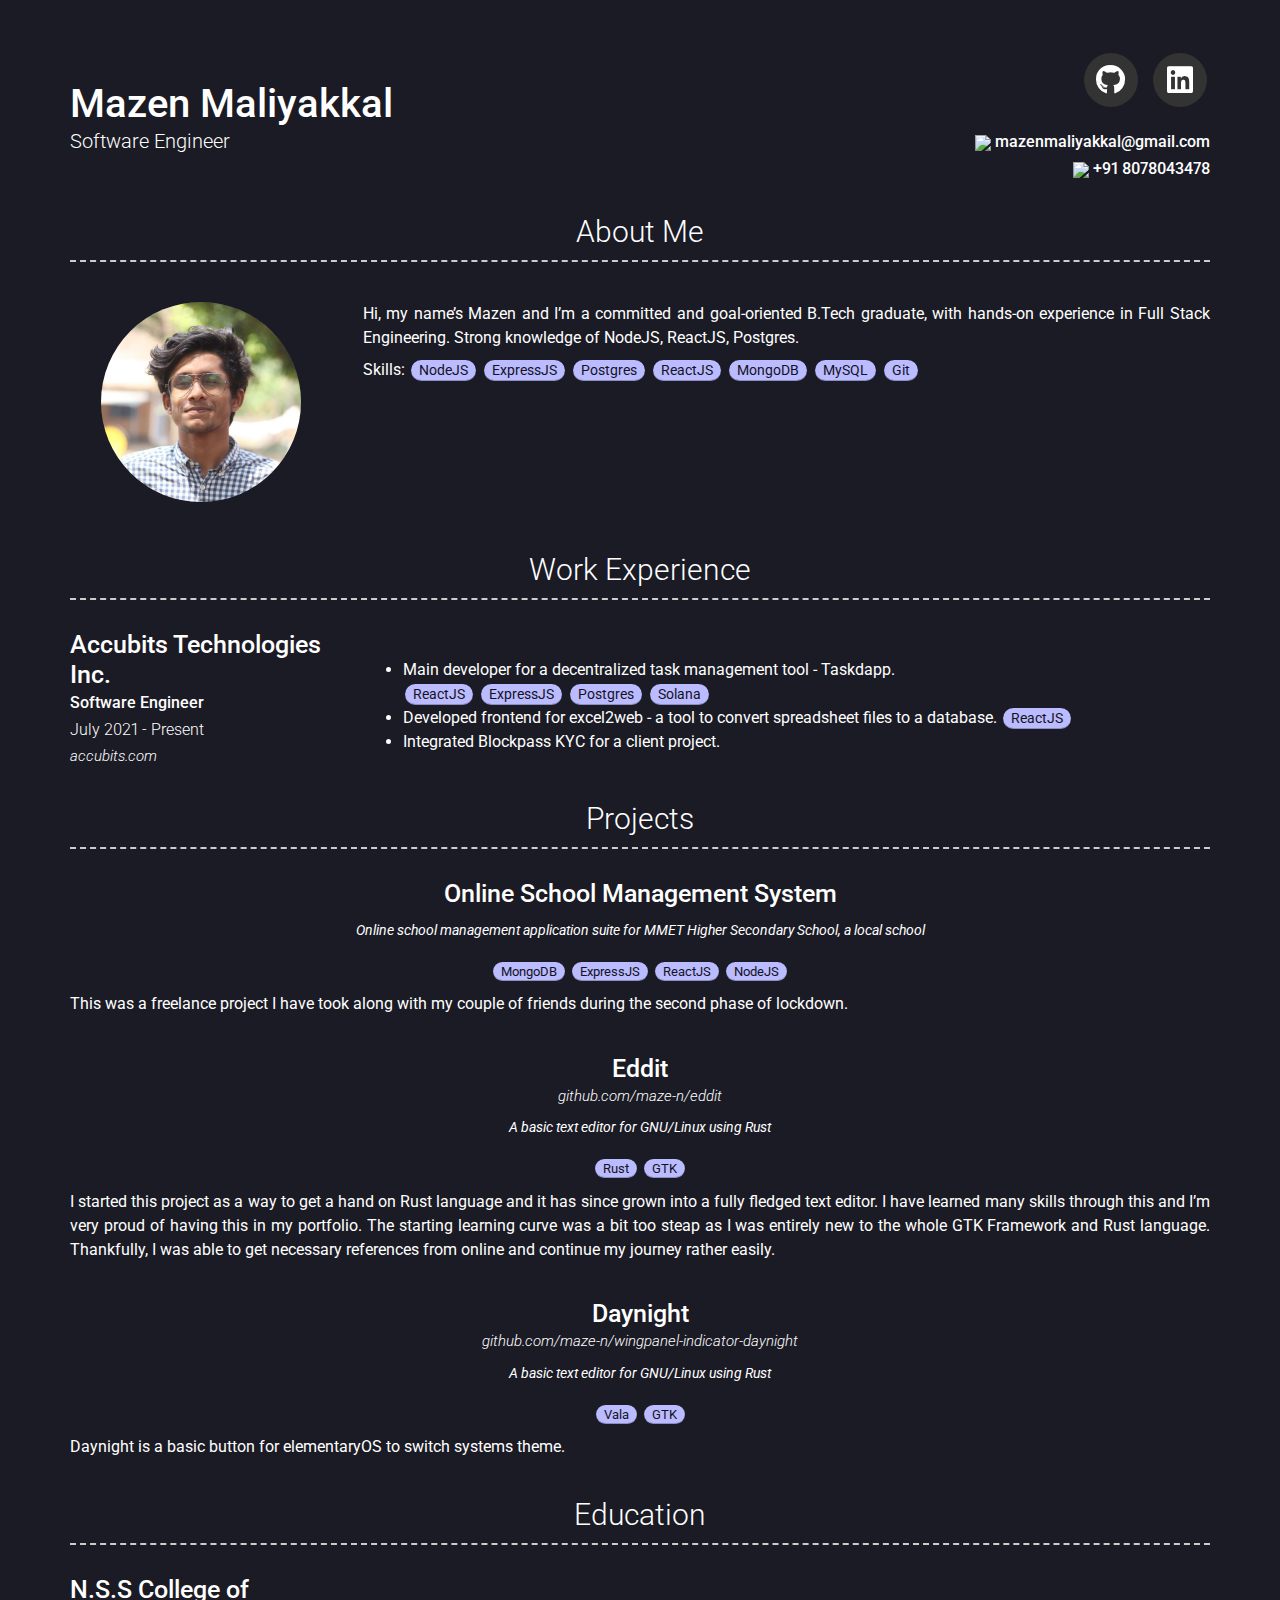
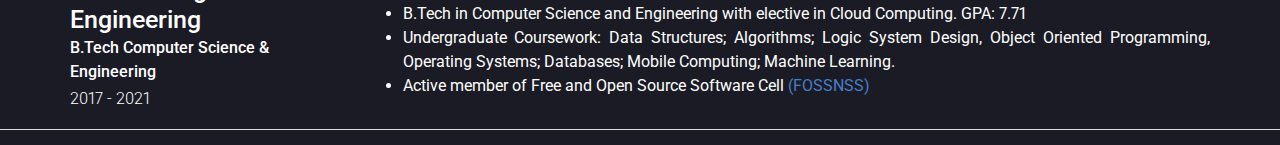
==== index.html @ d196fcff "CSS Fix" ====
<!DOCTYPE html>
<html lang="en">
  <head>
    <title>Mazen Maliyakkal | Software Engineer</title>
    <link rel="stylesheet" href="assets/main.css" />
  </head>
  <body>
    <div class="container header-contianer">
      <div class="row">
        <div class="col-xs-12 col-sm-6 col-md-6 col-lg-8 header-left">
          <h1>Mazen Maliyakkal</h1>
          <h2>Software Engineer</h2>
        </div>
        <div class="col-xs-12 col-sm-6 col-md-6 col-lg-4 header-right">
          <ul class="icons no-print">
            <li>
              <a
                target="_blank"
                href="https://github.com/maze-n"
                class="button button--sacnite button--round-l"
              >
                <i class="fab fa-github" title="Github link"></i>
              </a>
            </li>
            <li>
              <a
                target="_blank"
                href="https://www.linkedin.com/in/mazen-maliyakkal-7802061a0/"
                class="button button--sacnite button--round-l"
              >
                <i class="fab fa-linkedin" title="Linkedin link"></i>
              </a>
            </li>
          </ul>
          <p>
            <img src="https://img.icons8.com/ios-glyphs/30/ffffff/new-post.png" style="width: 15px;"/>
            <a href="mailto:mazenmaliyakkal@gmail.com" target="_blank"
              >mazenmaliyakkal@gmail.com</a
            >
          </p>
          <p>
            <img src="https://img.icons8.com/material-outlined/30/ffffff/phone.png" style="width: 15px;"/><a href="tel:+918078043478">
              +91 8078043478
            </a>
          </p>
        </div>
      </div>
    </div>
    <main class="page-content" aria-label="Content">
      <div class="wrapper">
        <div class="container intro-container">
          <h3>About Me</h3>
          <div class="row clearfix">
            <div class="col-xs-12 col-sm-4 col-md-3 no-print">
              <img class="profile-img" src="./assets/me.jpg" />
            </div>
            <div class="col-xs-12 col-sm-8 col-md-9 col-print-12">
              <p>
                Hi, my name’s Mazen and I’m a committed and goal-oriented
                B.Tech graduate, with hands-on experience in Full Stack
                Engineering. Strong knowledge of NodeJS, ReactJS, Postgres.
              </p>

              <p>
                Skills: 
                <mark>NodeJS</mark>
                <mark>ExpressJS</mark>
                <mark>Postgres</mark>
                <mark>ReactJS</mark>
                <mark>MongoDB</mark>
                <mark>MySQL</mark>
                <mark>Git</mark>
              </p>
            </div>
          </div>
        </div>

        <div class="container list-container">
          <h3>Work Experience</h3>
          <div class="row clearfix layout layout-left">
            <div class="col-xs-12 col-sm-4 col-md-3 col-print-12 details">
              <h4>Accubits Technologies Inc.</h4>
              <p><b>Software Engineer</b></p>
              <p>July 2021 - Present</p>
              <a href="https://accubits.com/" target="_blank" class="link"
                >accubits.com</a
              >
              <p class="no-print aditional-links"></p>
            </div>
            <div class="col-xs-12 col-sm-8 col-md-9 col-print-12 content">
              <p class="quote">
               
              </p>
              <p>
                <ul>
                  <li>Main developer for a decentralized task management tool - Taskdapp.<br>
                    <mark>ReactJS</mark>
                    <mark>ExpressJS</mark> 
                    <mark>Postgres</mark> 
                    <mark>Solana</mark>
                  </li>
                  <li>
                    Developed frontend for excel2web - a tool to convert
                    spreadsheet files to a database. <mark>ReactJS</mark>
                  </li>
                  <li>
                    Integrated Blockpass KYC for a client project.
                  </li>
                </ul>
              </p>
            </div>
          </div>
        </div>

        <div class="container list-container">
          <h3>Projects</h3>

          <div class="row clearfix layout layout-top-middle">
            <div class="col-xs-12 col-sm-4 col-md-3 col-print-12 details">
              <h4>Online School Management
                System</h4>
            </div>
            <div class="col-xs-12 col-sm-8 col-md-9 col-print-12 content">
              <p class="quote">
                Online school management application suite for MMET Higher Secondary School, a local school
              </p>
              <p class="mark">
                <mark>MongoDB</mark>
                <mark>ExpressJS</mark>
                <mark>ReactJS</mark>
                <mark>NodeJS</mark>
              </p>
              <p>
                This was a freelance project I have took along with my couple of friends during the second phase of lockdown. 
              </p>
            </div>
          </div>

          <div class="row clearfix layout layout-top-middle">
            <div class="col-xs-12 col-sm-4 col-md-3 col-print-12 details">
              <h4>Eddit</h4>
              <a href="https://github.com/maze-n/eddit" target="_blank" class="link">
                github.com/maze-n/eddit
              </a>
            </div>
            <div class="col-xs-12 col-sm-8 col-md-9 col-print-12 content">
              <p class="quote">
                A basic text editor for GNU/Linux using Rust
              </p>
              <p class="mark">
                <mark>Rust</mark>
                <mark>GTK</mark>
              </p>
              <p>
                  I started this project as a way to get a hand on Rust language and it has since grown into a fully fledged text editor.
                  I have learned many skills through this and I’m very proud of having this in my portfolio. The starting learning 
                  curve was a bit too steap as I was entirely new to the whole GTK Framework and Rust language. Thankfully, I was able to
                  get necessary references from online and continue my journey
                  rather easily.
              </p>
            </div>
          </div>

          <div class="row clearfix layout layout-top-middle">
            <div class="col-xs-12 col-sm-4 col-md-3 col-print-12 details">
              <h4>Daynight</h4>
              <a href="https://github.com/maze-n/wingpanel-indicator-daynight" target="_blank" class="link">
                github.com/maze-n/wingpanel-indicator-daynight
              </a>
            </div>
            <div class="col-xs-12 col-sm-8 col-md-9 col-print-12 content">
              <p class="quote">
                A basic text editor for GNU/Linux using Rust
              </p>
              <p class="mark">
                <mark>Vala</mark>
                <mark>GTK</mark>
              </p>
              <p>
                  Daynight is a basic button for elementaryOS to switch systems theme.
              </p>
            </div>
          </div>
        </div>

        <div class="container list-container">
          <h3>Education</h3>
          <div class="row clearfix layout layout-left">
            <div class="col-xs-12 col-sm-4 col-md-3 col-print-12 details">
              <h4>N.S.S College of Engineering</h4>
              <p><b>B.Tech Computer Science & Engineering</b></p>
              <p>2017 - 2021</p>
              <p class="no-print aditional-links"></p>
            </div>
            <div class="col-xs-12 col-sm-8 col-md-9 col-print-12 content">
              <p class="quote">
              </p>
              <p>
                <ul>
                  <li>
                    B.Tech in Computer Science and Engineering with elective in 
                    Cloud Computing. GPA: 7.71
                  </li>
                  <li>
                    Undergraduate Coursework: Data Structures; Algorithms; Logic
                    System Design, Object Oriented Programming, Operating
                    Systems; Databases; Mobile Computing; Machine Learning.
                  </li>
                  <li>
                    Active member of Free and Open Source Software Cell <a href="https://fossnss.org/">(FOSSNSS)</a>
                  </li>
                </ul>
              </p>
            </div>
          </div>
        </div>
      </div>
    </main>
    <hr/>
  </body>
</html>
---- assets/main.css ----
@import url(https://fonts.googleapis.com/css?family=Roboto:100,300,400,700,500,500italic,400italic,300italic,100italic,700italic);
@import url(https://maxcdn.bootstrapcdn.com/bootstrap/3.3.5/css/bootstrap.min.css);
@import url(https://use.fontawesome.com/releases/v5.11.2/css/all.css);
@import url(https://use.fontawesome.com/releases/v5.11.2/css/v4-shims.css);
button,
input[type="button"],
input[type="reset"],
input[type="submit"] {
  appearance: none;
  background-color: #477dca;
  border: 0;
  border-radius: 3px;
  color: #fff;
  cursor: pointer;
  display: inline-block;
  font-family: "Helvetica Neue", "Helvetica", "Roboto", "Arial", sans-serif;
  font-size: 1rem;
  -webkit-font-smoothing: antialiased;
  font-weight: 600;
  line-height: 1;
  padding: 0.75rem 1.5rem;
  text-decoration: none;
  transition: background-color 150ms ease;
  user-select: none;
  vertical-align: middle;
  white-space: nowrap;
}
button:hover,
button:focus,
input[type="button"]:hover,
input[type="button"]:focus,
input[type="reset"]:hover,
input[type="reset"]:focus,
input[type="submit"]:hover,
input[type="submit"]:focus {
  background-color: #3964a2;
  color: #fff;
}
button:disabled,
input[type="button"]:disabled,
input[type="reset"]:disabled,
input[type="submit"]:disabled {
  cursor: not-allowed;
  opacity: 0.5;
}
button:disabled:hover,
input[type="button"]:disabled:hover,
input[type="reset"]:disabled:hover,
input[type="submit"]:disabled:hover {
  background-color: #477dca;
}
fieldset {
  background-color: #f7f7f7;
  border: 1px solid #ddd;
  margin: 0 0 0.75rem;
  padding: 1.5rem;
}
input,
label,
select {
  display: block;
  font-family: "Helvetica Neue", "Helvetica", "Roboto", "Arial", sans-serif;
  font-size: 1rem;
}
label {
  font-weight: 600;
  margin-bottom: 0.375rem;
}
label.required::after {
  content: "*";
}
label abbr {
  display: none;
}
select {
  margin-bottom: 1.5rem;
  max-width: 100%;
  width: auto;
}
dl {
  margin-bottom: 0.75rem;
}
dl dt {
  font-weight: bold;
  margin-top: 0.75rem;
}
dl dd {
  margin: 0;
}
table {
  border-collapse: collapse;
  font-feature-settings: "kern", "liga", "tnum";
  margin: 0.75rem 0;
  table-layout: fixed;
  width: 100%;
}
th {
  border-bottom: 1px solid #a6a6a6;
  font-weight: 600;
  padding: 0.75rem 0;
  text-align: left;
}
td {
  border-bottom: 1px solid #ddd;
  padding: 0.75rem 0;
}
tr,
td,
th {
  vertical-align: middle;
}
hr {
  border-bottom: 1px solid #ddd;
  border-left: 0;
  border-right: 0;
  border-top: 0;
  margin: 1.5rem 0;
}
img,
picture {
  margin: 0;
  max-width: 100%;
}
html {
  box-sizing: border-box;
}
*,
*::after,
*::before {
  box-sizing: inherit;
}
.btn {
  border: none;
  font-family: inherit;
  font-size: inherit;
  color: inherit;
  background: none;
  cursor: pointer;
  padding: 18px 60px;
  display: inline-block;
  margin: 15px 30px;
  text-transform: uppercase;
  letter-spacing: 1px;
  font-weight: 700;
  outline: none;
  position: relative;
  -webkit-transition: all 0.3s;
  -moz-transition: all 0.3s;
  transition: all 0.3s;
  border-radius: 0;
  background: #dedede;
  color: #4c4c4c;
}
.btn:focus {
  background: #dedede;
  color: #4c4c4c;
}
.btn:hover {
  background: #cccccc;
  color: #4c4c4c;
}
.btn:active {
  top: 2px;
}
.btn.disabled {
  background: #eaeaea;
  color: #9e9e9e;
  cursor: default;
  top: 0px;
}
body {
  background: #ffffff;
  font-family: Roboto, sans-serif;
  -webkit-font-smoothing: antialiased;
}
.center-text {
  text-align: center;
}
.container {
  margin-top: 30px;
}
@media print {
  .container {
    margin-top: 20px;
  }
}
.header-contianer {
  margin-top: 50px;
}
.header-right {
  text-align: right;
}
.header-left {
  margin-top: 30px;
}
@media print {
  .header-left {
    margin-top: 0px;
  }
}
.header-right p {
  font-size: 1.6rem;
  text-align: right;
}
@media print {
  a[href]:after {
    content: none !important;
  }
  img[src]:after {
    content: none !important;
  }
  .col-sm-1,
  .col-sm-2,
  .col-sm-3,
  .col-sm-4,
  .col-sm-5,
  .col-sm-6,
  .col-sm-7,
  .col-sm-8,
  .col-sm-9,
  .col-sm-10,
  .col-sm-11,
  .col-sm-12 {
    float: left;
  }
  .col-sm-12 {
    width: 100%;
  }
  .col-sm-11 {
    width: 91.66666667%;
  }
  .col-sm-10 {
    width: 83.33333333%;
  }
  .col-sm-9 {
    width: 75%;
  }
  .col-sm-8 {
    width: 66.66666667%;
  }
  .col-sm-7 {
    width: 58.33333333%;
  }
  .col-sm-6 {
    width: 50%;
  }
  .col-sm-5 {
    width: 41.66666667%;
  }
  .col-sm-4 {
    width: 33.33333333%;
  }
  .col-sm-3 {
    width: 25%;
  }
  .col-sm-2 {
    width: 16.66666667%;
  }
  .col-sm-1 {
    width: 8.33333333%;
  }
  .col-print-12 {
    width: 100%;
  }
  .no-print,
  .no-print * {
    display: none !important;
  }
}
.button--sacnite::before {
  content: "";
  position: absolute;
  top: 0;
  left: 0;
  width: 100%;
  height: 100%;
  border-radius: inherit;
  z-index: -1;
  box-shadow: inset 0 0 0 35px #333;
  -webkit-transform: scale3d(0.9, 0.9, 1);
  transform: scale3d(0.9, 0.9, 1);
  -webkit-transition: box-shadow 0.3s, -webkit-transform 0.3;
  transition: box-shadow 0.3s, transform 0.3s;
}
.button {
  min-width: 150px;
  border: none;
  background: none;
  color: inherit;
  vertical-align: middle;
  position: relative;
  z-index: 1;
  -webkit-backface-visibility: hidden;
  -moz-osx-font-smoothing: grayscale;
  border-radius: 0;
  float: none;
  margin: 0 auto;
  margin-top: 0px;
  padding: 5px 20px;
  display: inline-block;
  font-weight: 400;
  max-width: 400px;
}
.button--round-l {
  border-radius: 40px;
}
.button.button--sacnite {
  width: 60px;
  height: 60px;
  min-width: 0;
  padding: 0;
  color: #fff;
  -webkit-transition: color 0.3s;
  transition: color 0.3s;
}
.button--sacnite:hover {
  color: #333;
}
.button--sacnite:hover::before {
  box-shadow: inset 0 0 0 2px #333;
  -webkit-transform: scale3d(1, 1, 1);
  transform: scale3d(1, 1, 1);
}
.dark .button--sacnite::before {
  box-shadow: inset 0 0 0 35px #e6e6e6;
}
.dark .button.button--sacnite {
  color: #222;
}
.dark .button--sacnite:hover {
  color: #e6e6e6;
}
.dark .button--sacnite:hover::before {
  box-shadow: inset 0 0 0 2px #e6e6e6;
}
body {
  color: #333;
  font-family: Roboto, sans-serif;
  font-feature-settings: "kern", "liga", "pnum";
  font-size: 1rem;
  line-height: 1.5;
}
@media print {
  body {
    font-size: 0.9rem;
  }
}
h1,
h2,
h3,
h4,
h5,
h6 {
  font-family: Roboto, sans-serif;
  font-size: 1rem;
  line-height: 1.2;
  margin: 0 0 0.75rem;
}
p {
  margin: 0 0 0.75rem;
}
a {
  color: #477dca;
  transition: color 150ms ease;
}
a:active,
a:focus,
a:hover {
  color: #355e98;
}
h1 {
  font-size: 4rem;
  margin-bottom: 0.1rem;
  font-weight: 500;
}
h2 {
  font-weight: 300;
  font-size: 2rem;
}
h3 {
  font-weight: 300;
  font-size: 3rem;
  text-align: center;
  border-bottom: dashed 2px #cccccc;
  padding-bottom: 10px;
  margin-bottom: 40px;
}
@media print {
  h3 {
    margin-bottom: 20px;
  }
}
h4 {
  font-weight: 300;
  font-size: 2.5rem;
  margin-bottom: 3px;
}
p,
ul {
  font-size: 1.6rem;
  text-align: justify;
}
a i {
  font-size: 1.6rem;
}
mark {
  margin-left: 2px;
  margin-right: 2px;
  padding: 2px 8px;
  font-size: 90%;
  color: rgb(19, 18, 29);
  background-color: #bbbbff;
  border-radius: 20px;
  -webkit-box-shadow: inset 0 -1px 0 rgba(0, 0, 0, 0.25);
  box-shadow: inset 0 -1px 0 rgba(0, 0, 0, 0.25);
}
.dark {
  background-color: #222;
  color: #e6e6e6;
}
.dark mark {
  color: #222;
  background-color: #e6e6e6;
}
.dark a {
  color: #477dca;
}
ul.icons a:hover {
  background: rgb(255, 255, 255);
}
ul.icons li {
  display: inline-block;
  padding-left: 0.75rem;
}
ul.icons a {
  -moz-transition: background-color 0.25s ease-in-out;
  -webkit-transition: background-color 0.25s ease-in-out;
  -ms-transition: background-color 0.25s ease-in-out;
  transition: background-color 0.25s ease-in-out;
  display: inline-block;
  width: 2.75rem;
  height: 2.75rem;
  line-height: 2.8rem;
  text-align: center;
  border: 0;
  box-shadow: none;
  padding: 0;
  border-radius: 100%;
  color: #aaa;
}
.icons i {
  font-size: 30px;
  line-height: 60px;
}
.icons {
  padding: 0;
  font-size: 1rem;
  margin-bottom: 20px;
  text-align: right;
}
@media screen and (max-width: 768px) {
  .icons {
    text-align: center;
  }
}
.dark .icons i {
  background: none;
  color: #222;
}
.dark .icons a:hover i {
  color: #e6e6e6;
}
.header-right p {
  margin-bottom: 3px;
}
.header-right a {
  color: inherit;
  font-weight: 500;
}
@media screen and (max-width: 768px) {
  .header-contianer div {
    text-align: center;
  }
  .header-right p {
    text-align: center;
  }
  .header-left {
    margin-top: 0px;
  }
}
.profile-img {
  width: 200px;
  height: 200px;
  margin: 0 auto;
  margin-bottom: 20px;
  display: block;
  border-radius: 100px;
  background-size: cover;
  background-position: center;
  background-repeat: repeat, no-repeat;
  -moz-box-shadow: inset 0 0 20px #636161;
  -webkit-box-shadow: inset 0 0 20px #636161;
  box-shadow: inset 0 0 20px #636161;
}
.into-text-1 {
  margin-top: 30px;
}
@media only screen and (max-width: 992px) {
  .into-text-1 {
    margin-top: 20px;
  }
}
.list-container h3 {
  margin-bottom: 0;
}
.layout {
  margin-top: 3rem;
  display: flex;
  flex-direction: row;
}
.layout .details {
  text-align: left;
}
.layout .details p {
  margin-bottom: 3px;
  font-size: 1.6rem;
  text-align: inherit;
  font-weight: 300;
}
.layout .details p b {
  font-weight: 500;
}
@media screen and (max-width: 768px) {
  .layout .details {
    text-align: center !important;
  }
  .layout .details p {
    text-align: center !important;
  }
}
.layout .details a {
  color: inherit;
  font-style: italic;
  font-weight: 300;
}
.layout .details .fa {
  font-size: 2rem;
}
.layout .details .link {
  font-size: 1.5rem;
}
.layout .details h4 {
  margin-bottom: 0.1rem;
  font-weight: 500;
}
@media print {
  .layout .details h4 {
    margin-bottom: 0.2rem;
  }
}
.layout .details h4 a {
  font-weight: 500;
}
.layout-right {
  flex-direction: row-reverse;
}
.layout-right .details,
.layout-top-right .details {
  text-align: right;
}
@media screen and (max-width: 768px) {
  .layout-left,
  .layout-right {
    flex-direction: column;
  }
}
.layout-top-middle,
.layout-top,
.layout-top-right {
  flex-direction: column;
}
.layout-top-middle .details,
.layout-top-middle .content,
.layout-top .details,
.layout-top .content,
.layout-top-right .details,
.layout-top-right .content {
  width: 100%;
}
.layout-top-middle .details {
  text-align: center;
}
.footer-container {
  margin-top: 100px;
}
.footer-container p {
  text-align: center;
  font-style: italic;
  font-weight: 300;
}
.footer-container a {
  color: inherit;
  font-style: italic;
  font-weight: 300;
}
.page-content {
  padding: 0;
}
.contact a {
  line-height: 50px;
  margin-left: 30px;
  color: #bbbbbb;
  -webkit-transition: color 0.4s ease;
  -moz-transition: color 0.4s ease;
  transition: color 0.4s ease;
}
.contact a:hover {
  color: #4c4c4c;
}
p.quote {
  font-size: 1.4rem;
  font-style: italic;
  padding: 1rem 2.5rem;
  text-align: center;
}
@media print {
  p.quote {
    text-align: left;
    padding: 0rem 1rem;
    margin-top: 1rem;
  }
}
body {
  background: #1b1b25;
  color: white;
}

p.mark {
  font-size: 1.4rem;
  text-align: center;
  background-color: #1b1b25;
}
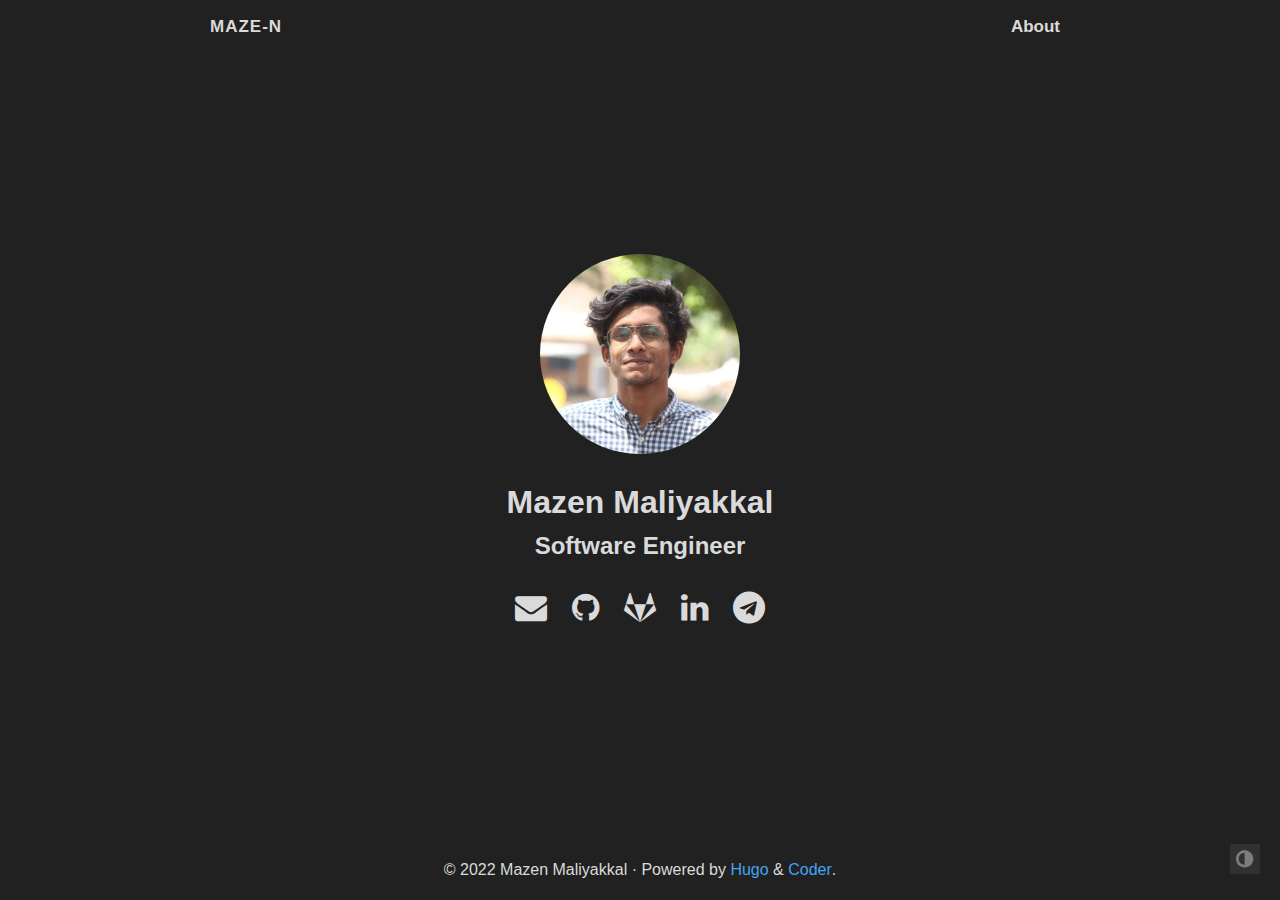
==== commit 0d18f13e: "Add changes" ====
--- a/index.html
+++ b/index.html
@@ -1,221 +1,208 @@
 <!DOCTYPE html>
 <html lang="en">
+
   <head>
-    <title>Mazen Maliyakkal | Software Engineer</title>
-    <link rel="stylesheet" href="assets/main.css" />
+    <meta charset="utf-8">
+    <meta name="viewport" content="width=device-width, initial-scale=1.0">
+    <meta http-equiv="Content-Language" content="en">
+    <meta name="color-scheme" content="light dark">
+
+    
+      <meta http-equiv="Content-Security-Policy" content="upgrade-insecure-requests; block-all-mixed-content; default-src 'self'; child-src 'self'; font-src 'self' https://fonts.gstatic.com https://cdn.jsdelivr.net/; form-action 'self'; frame-src 'self'; img-src 'self'; object-src 'none'; style-src 'self' 'unsafe-inline' https://fonts.googleapis.com/ https://cdn.jsdelivr.net/; script-src 'self' 'unsafe-inline' https://www.google-analytics.com; prefetch-src 'self'; connect-src 'self' https://www.google-analytics.com;">
+
+    
+
+    <meta name="author" content="Mazen Maliyakkal">
+    <meta name="description" content="Mazen Maliyakkal&#39;s personal website">
+    <meta name="keywords" content="blog,developer,personal">
+
+    <meta name="twitter:card" content="summary"/>
+<meta name="twitter:title" content="maze-n"/>
+<meta name="twitter:description" content="Mazen Maliyakkal&#39;s personal website"/>
+
+    <meta property="og:title" content="maze-n" />
+<meta property="og:description" content="Mazen Maliyakkal&#39;s personal website" />
+<meta property="og:type" content="website" />
+<meta property="og:url" content="https://maze-n.github.io/" />
+
+
+
+    <title>maze-n</title>
+
+    
+      <link rel="canonical" href="https://maze-n.github.io/">
+    
+
+    <link rel="preload" href="/fonts/forkawesome-webfont.woff2?v=1.2.0" as="font" type="font/woff2" crossorigin>
+
+    
+      
+      
+      <link rel="stylesheet" href="/css/coder.min.d9fddbffe6f27e69985dc5fe0471cdb0e57fbf4775714bc3d847accb08f4a1f6.css" integrity="sha256-2f3b/&#43;byfmmYXcX&#43;BHHNsOV/v0d1cUvD2Eesywj0ofY=" crossorigin="anonymous" media="screen" />
+    
+
+    
+
+    
+      
+        
+        
+        <link rel="stylesheet" href="/css/coder-dark.min.ccbbada2e264e4fdbf9b2181cccc2cdb289a63dc9520a1e96ac2b9a45778df29.css" integrity="sha256-zLutouJk5P2/myGBzMws2yiaY9yVIKHpasK5pFd43yk=" crossorigin="anonymous" media="screen" />
+      
+    
+
+    
+
+    
+
+    <link rel="icon" type="image/png" href="/images/favicon-32x32.png" sizes="32x32">
+    <link rel="icon" type="image/png" href="/images/favicon-16x16.png" sizes="16x16">
+
+    <link rel="apple-touch-icon" href="/images/apple-touch-icon.png">
+    <link rel="apple-touch-icon" sizes="180x180" href="/images/apple-touch-icon.png">
+
+    <link rel="alternate" type="application/rss+xml" href="/index.xml" title="maze-n" />
+    <meta name="generator" content="Hugo 0.90.0" />
   </head>
-  <body>
-    <div class="container header-contianer">
-      <div class="row">
-        <div class="col-xs-12 col-sm-6 col-md-6 col-lg-8 header-left">
-          <h1>Mazen Maliyakkal</h1>
-          <h2>Software Engineer</h2>
-        </div>
-        <div class="col-xs-12 col-sm-6 col-md-6 col-lg-4 header-right">
-          <ul class="icons no-print">
-            <li>
-              <a
-                target="_blank"
-                href="https://github.com/maze-n"
-                class="button button--sacnite button--round-l"
-              >
-                <i class="fab fa-github" title="Github link"></i>
-              </a>
+
+  
+  
+    
+  
+  <body class="preload-transitions colorscheme-dark">
+    
+<div class="float-container">
+    <a id="dark-mode-toggle" class="colorscheme-toggle">
+        <i class="fa fa-adjust fa-fw" aria-hidden="true"></i>
+    </a>
+</div>
+
+
+    <main class="wrapper">
+      <nav class="navigation">
+  <section class="container">
+    <a class="navigation-title" href="/">
+      maze-n
+    </a>
+    
+      <input type="checkbox" id="menu-toggle" />
+      <label class="menu-button float-right" for="menu-toggle">
+        <i class="fa fa-bars fa-fw" aria-hidden="true"></i>
+      </label>
+      <ul class="navigation-list">
+        
+          
+            <li class="navigation-item">
+              <a class="navigation-link" href="/about/">About</a>
             </li>
-            <li>
-              <a
-                target="_blank"
-                href="https://www.linkedin.com/in/mazen-maliyakkal-7802061a0/"
-                class="button button--sacnite button--round-l"
-              >
-                <i class="fab fa-linkedin" title="Linkedin link"></i>
-              </a>
-            </li>
-          </ul>
-          <p>
-            <img src="https://img.icons8.com/ios-glyphs/30/ffffff/new-post.png" style="width: 15px;"/>
-            <a href="mailto:mazenmaliyakkal@gmail.com" target="_blank"
-              >mazenmaliyakkal@gmail.com</a
-            >
-          </p>
-          <p>
-            <img src="https://img.icons8.com/material-outlined/30/ffffff/phone.png" style="width: 15px;"/><a href="tel:+918078043478">
-              +91 8078043478
-            </a>
-          </p>
-        </div>
+          
+        
+        
+      </ul>
+    
+  </section>
+</nav>
+
+
+      <div class="content">
+        
+  <section class="container centered">
+  <div class="about">
+    
+      
+        <div class="avatar"><img src="/images/avatar.jpg" alt="avatar"></div>
+      
+    
+    
+    <h1>Mazen Maliyakkal</h1>
+    
+    <h2>Software Engineer<br></h2>
+    
+    
+    <ul>
+      
+        
+          <li>
+            <a href="mailto:mazenmaliyakkal@gmail.com" aria-label="Email"   >
+              <i class="fa fa-2x fa-envelope" aria-hidden="true"></i>
+            </a>
+          </li>
+        
+      
+        
+          <li>
+            <a href="https://github.com/maze-n/" aria-label="Github"   >
+              <i class="fa fa-2x fa-github" aria-hidden="true"></i>
+            </a>
+          </li>
+        
+      
+        
+          <li>
+            <a href="https://gitlab.com/maze-n/" aria-label="Gitlab"   >
+              <i class="fa fa-2x fa-gitlab" aria-hidden="true"></i>
+            </a>
+          </li>
+        
+      
+        
+          <li>
+            <a href="https://www.linkedin.com/in/maze-n/" aria-label="LinkedIn"   >
+              <i class="fa fa-2x fa-linkedin" aria-hidden="true"></i>
+            </a>
+          </li>
+        
+      
+        
+          <li>
+            <a href="https://t.me/maze_n" aria-label="Telegram"   >
+              <i class="fa fa-2x fa-telegram" aria-hidden="true"></i>
+            </a>
+          </li>
+        
+      
+    </ul>
+    
+  </div>
+</section>
+
+
       </div>
-    </div>
-    <main class="page-content" aria-label="Content">
-      <div class="wrapper">
-        <div class="container intro-container">
-          <h3>About Me</h3>
-          <div class="row clearfix">
-            <div class="col-xs-12 col-sm-4 col-md-3 no-print">
-              <img class="profile-img" src="./assets/me.jpg" />
-            </div>
-            <div class="col-xs-12 col-sm-8 col-md-9 col-print-12">
-              <p>
-                Hi, my name’s Mazen and I’m a committed and goal-oriented
-                B.Tech graduate, with hands-on experience in Full Stack
-                Engineering. Strong knowledge of NodeJS, ReactJS, Postgres.
-              </p>
-
-              <p>
-                Skills: 
-                <mark>NodeJS</mark>
-                <mark>ExpressJS</mark>
-                <mark>Postgres</mark>
-                <mark>ReactJS</mark>
-                <mark>MongoDB</mark>
-                <mark>MySQL</mark>
-                <mark>Git</mark>
-              </p>
-            </div>
-          </div>
-        </div>
-
-        <div class="container list-container">
-          <h3>Work Experience</h3>
-          <div class="row clearfix layout layout-left">
-            <div class="col-xs-12 col-sm-4 col-md-3 col-print-12 details">
-              <h4>Accubits Technologies Inc.</h4>
-              <p><b>Software Engineer</b></p>
-              <p>July 2021 - Present</p>
-              <a href="https://accubits.com/" target="_blank" class="link"
-                >accubits.com</a
-              >
-              <p class="no-print aditional-links"></p>
-            </div>
-            <div class="col-xs-12 col-sm-8 col-md-9 col-print-12 content">
-              <p class="quote">
-               
-              </p>
-              <p>
-                <ul>
-                  <li>Main developer for a decentralized task management tool - Taskdapp.<br>
-                    <mark>ReactJS</mark>
-                    <mark>ExpressJS</mark> 
-                    <mark>Postgres</mark> 
-                    <mark>Solana</mark>
-                  </li>
-                  <li>
-                    Developed frontend for excel2web - a tool to convert
-                    spreadsheet files to a database. <mark>ReactJS</mark>
-                  </li>
-                  <li>
-                    Integrated Blockpass KYC for a client project.
-                  </li>
-                </ul>
-              </p>
-            </div>
-          </div>
-        </div>
-
-        <div class="container list-container">
-          <h3>Projects</h3>
-
-          <div class="row clearfix layout layout-top-middle">
-            <div class="col-xs-12 col-sm-4 col-md-3 col-print-12 details">
-              <h4>Online School Management
-                System</h4>
-            </div>
-            <div class="col-xs-12 col-sm-8 col-md-9 col-print-12 content">
-              <p class="quote">
-                Online school management application suite for MMET Higher Secondary School, a local school
-              </p>
-              <p class="mark">
-                <mark>MongoDB</mark>
-                <mark>ExpressJS</mark>
-                <mark>ReactJS</mark>
-                <mark>NodeJS</mark>
-              </p>
-              <p>
-                This was a freelance project I have took along with my couple of friends during the second phase of lockdown. 
-              </p>
-            </div>
-          </div>
-
-          <div class="row clearfix layout layout-top-middle">
-            <div class="col-xs-12 col-sm-4 col-md-3 col-print-12 details">
-              <h4>Eddit</h4>
-              <a href="https://github.com/maze-n/eddit" target="_blank" class="link">
-                github.com/maze-n/eddit
-              </a>
-            </div>
-            <div class="col-xs-12 col-sm-8 col-md-9 col-print-12 content">
-              <p class="quote">
-                A basic text editor for GNU/Linux using Rust
-              </p>
-              <p class="mark">
-                <mark>Rust</mark>
-                <mark>GTK</mark>
-              </p>
-              <p>
-                  I started this project as a way to get a hand on Rust language and it has since grown into a fully fledged text editor.
-                  I have learned many skills through this and I’m very proud of having this in my portfolio. The starting learning 
-                  curve was a bit too steap as I was entirely new to the whole GTK Framework and Rust language. Thankfully, I was able to
-                  get necessary references from online and continue my journey
-                  rather easily.
-              </p>
-            </div>
-          </div>
-
-          <div class="row clearfix layout layout-top-middle">
-            <div class="col-xs-12 col-sm-4 col-md-3 col-print-12 details">
-              <h4>Daynight</h4>
-              <a href="https://github.com/maze-n/wingpanel-indicator-daynight" target="_blank" class="link">
-                github.com/maze-n/wingpanel-indicator-daynight
-              </a>
-            </div>
-            <div class="col-xs-12 col-sm-8 col-md-9 col-print-12 content">
-              <p class="quote">
-                A basic text editor for GNU/Linux using Rust
-              </p>
-              <p class="mark">
-                <mark>Vala</mark>
-                <mark>GTK</mark>
-              </p>
-              <p>
-                  Daynight is a basic button for elementaryOS to switch systems theme.
-              </p>
-            </div>
-          </div>
-        </div>
-
-        <div class="container list-container">
-          <h3>Education</h3>
-          <div class="row clearfix layout layout-left">
-            <div class="col-xs-12 col-sm-4 col-md-3 col-print-12 details">
-              <h4>N.S.S College of Engineering</h4>
-              <p><b>B.Tech Computer Science & Engineering</b></p>
-              <p>2017 - 2021</p>
-              <p class="no-print aditional-links"></p>
-            </div>
-            <div class="col-xs-12 col-sm-8 col-md-9 col-print-12 content">
-              <p class="quote">
-              </p>
-              <p>
-                <ul>
-                  <li>
-                    B.Tech in Computer Science and Engineering with elective in 
-                    Cloud Computing. GPA: 7.71
-                  </li>
-                  <li>
-                    Undergraduate Coursework: Data Structures; Algorithms; Logic
-                    System Design, Object Oriented Programming, Operating
-                    Systems; Databases; Mobile Computing; Machine Learning.
-                  </li>
-                  <li>
-                    Active member of Free and Open Source Software Cell <a href="https://fossnss.org/">(FOSSNSS)</a>
-                  </li>
-                </ul>
-              </p>
-            </div>
-          </div>
-        </div>
-      </div>
+
+      <footer class="footer">
+  <section class="container">
+    ©
+    
+    2022
+     Mazen Maliyakkal 
+    ·
+    Powered by <a href="https://gohugo.io/">Hugo</a> & <a href="https://github.com/luizdepra/hugo-coder/">Coder</a>.
+    
+  </section>
+</footer>
+
     </main>
-    <hr/>
+
+    
+      
+      <script src="/js/coder.min.03b17769f4f91ae35667e1f2a1ca8c16f50562576cf90ff32b3179926914daa5.js" integrity="sha256-A7F3afT5GuNWZ&#43;HyocqMFvUFYlds&#43;Q/zKzF5kmkU2qU="></script>
+    
+
+    
+
+    
+
+    
+
+    
+
+    
+
+    
+
+    
+
+    
   </body>
+
 </html>
--- a/css/coder.min.d9fddbffe6f27e69985dc5fe0471cdb0e57fbf4775714bc3d847accb08f4a1f6.css
+++ b/css/coder.min.d9fddbffe6f27e69985dc5fe0471cdb0e57fbf4775714bc3d847accb08f4a1f6.css
@@ -0,0 +1,6 @@
+@charset "UTF-8";/*!normalize.css v8.0.1 | MIT License | github.com/necolas/normalize.css*/html{line-height:1.15;-webkit-text-size-adjust:100%}body{margin:0}main{display:block}h1{font-size:2em;margin:.67em 0}hr{box-sizing:content-box;height:0;overflow:visible}pre{font-family:monospace,monospace;font-size:1em}a{background-color:transparent;word-wrap:break-word}abbr[title]{border-bottom:none;text-decoration:underline;text-decoration:underline dotted}b,strong{font-weight:bolder}code,kbd,samp{font-family:monospace,monospace;font-size:1em}small{font-size:80%}sub,sup{font-size:75%;line-height:0;position:relative;vertical-align:baseline}sub{bottom:-.25em}sup{top:-.5em}img{border-style:none}button,input,optgroup,select,textarea{font-family:inherit;font-size:100%;line-height:1.15;margin:0}button,input{overflow:visible}button,select{text-transform:none}button,[type=button],[type=reset],[type=submit]{-webkit-appearance:button}button::-moz-focus-inner,[type=button]::-moz-focus-inner,[type=reset]::-moz-focus-inner,[type=submit]::-moz-focus-inner{border-style:none;padding:0}button:-moz-focusring,[type=button]:-moz-focusring,[type=reset]:-moz-focusring,[type=submit]:-moz-focusring{outline:1px dotted ButtonText}fieldset{padding:.35em .75em .625em}legend{box-sizing:border-box;color:inherit;display:table;max-width:100%;padding:0;white-space:normal}progress{vertical-align:baseline}textarea{overflow:auto}[type=checkbox],[type=radio]{box-sizing:border-box;padding:0}[type=number]::-webkit-inner-spin-button,[type=number]::-webkit-outer-spin-button{height:auto}[type=search]{-webkit-appearance:textfield;outline-offset:-2px}[type=search]::-webkit-search-decoration{-webkit-appearance:none}::-webkit-file-upload-button{-webkit-appearance:button;font:inherit}details{display:block}summary{display:list-item}template{display:none}[hidden]{display:none}/*!Fork Awesome 1.2.0
+License - https://forkaweso.me/Fork-Awesome/license
+Copyright 2018 Dave Gandy & Fork Awesome
+Permission is hereby granted, free of charge, to any person obtaining a copy of this software and associated documentation files (the "Software"), to deal in the Software without restriction, including without limitation the rights to use, copy, modify, merge, publish, distribute, sublicense, and/or sell copies of the Software, and to permit persons to whom the Software is furnished to do so, subject to the following conditions:
+The above copyright notice and this permission notice shall be included in all copies or substantial portions of the Software.
+THE SOFTWARE IS PROVIDED "AS IS", WITHOUT WARRANTY OF ANY KIND, EXPRESS OR IMPLIED, INCLUDING BUT NOT LIMITED TO THE WARRANTIES OF MERCHANTABILITY, FITNESS FOR A PARTICULAR PURPOSE AND NONINFRINGEMENT. IN NO EVENT SHALL THE AUTHORS OR COPYRIGHT HOLDERS BE LIABLE FOR ANY CLAIM, DAMAGES OR OTHER LIABILITY, WHETHER IN AN ACTION OF CONTRACT, TORT OR OTHERWISE, ARISING FROM, OUT OF OR IN CONNECTION WITH THE SOFTWARE OR THE USE OR OTHER DEALINGS IN THE SOFTWARE.*/@font-face{font-family:forkawesome;src:url(../fonts/forkawesome-webfont.eot?v=1.2.0);src:url(../fonts/forkawesome-webfont.eot?#iefix&v=1.2.0)format("embedded-opentype"),url(../fonts/forkawesome-webfont.woff2?v=1.2.0)format("woff2"),url(../fonts/forkawesome-webfont.woff?v=1.2.0)format("woff"),url(../fonts/forkawesome-webfont.ttf?v=1.2.0)format("truetype"),url(../fonts/forkawesome-webfont.svg?v=1.2.0#forkawesomeregular)format("svg");font-weight:400;font-style:normal;font-display:block}.fa{display:inline-block;font:14px/1 ForkAwesome;font-size:inherit;text-rendering:auto;-webkit-font-smoothing:antialiased;-moz-osx-font-smoothing:grayscale}.fa-lg{font-size:1.33333333em;line-height:.75em;vertical-align:-15%}.fa-2x{font-size:2em}.fa-3x{font-size:3em}.fa-4x{font-size:4em}.fa-5x{font-size:5em}.fa-fw{width:1.28571429em;text-align:center}.fa-ul{padding-left:0;margin-left:2.14285714em;list-style-type:none}.fa-ul>li{position:relative}.fa-li{position:absolute;left:-2.14285714em;width:2.14285714em;top:.14285714em;text-align:center}.fa-li.fa-lg{left:-1.85714286em}.fa-border{padding:.2em .25em .15em;border:solid .08em #eee;border-radius:.1em}.fa-pull-left{float:left}.fa-pull-right{float:right}.fa.fa-pull-left{margin-right:.3em}.fa.fa-pull-right{margin-left:.3em}.pull-right{float:right}.pull-left{float:left}.fa.pull-left{margin-right:.3em}.fa.pull-right{margin-left:.3em}.fa-spin{-webkit-animation:fa-spin 2s infinite linear;animation:fa-spin 2s infinite linear}.fa-pulse{-webkit-animation:fa-spin 1s infinite steps(8);animation:fa-spin 1s infinite steps(8)}@-webkit-keyframes fa-spin{0%{-webkit-transform:rotate(0);transform:rotate(0)}100%{-webkit-transform:rotate(359deg);transform:rotate(359deg)}}@keyframes fa-spin{0%{-webkit-transform:rotate(0);transform:rotate(0)}100%{-webkit-transform:rotate(359deg);transform:rotate(359deg)}}.fa-rotate-90{-ms-filter:"progid:DXImageTransform.Microsoft.BasicImage(rotation=1)";-webkit-transform:rotate(90deg);-ms-transform:rotate(90deg);transform:rotate(90deg)}.fa-rotate-180{-ms-filter:"progid:DXImageTransform.Microsoft.BasicImage(rotation=2)";-webkit-transform:rotate(180deg);-ms-transform:rotate(180deg);transform:rotate(180deg)}.fa-rotate-270{-ms-filter:"progid:DXImageTransform.Microsoft.BasicImage(rotation=3)";-webkit-transform:rotate(270deg);-ms-transform:rotate(270deg);transform:rotate(270deg)}.fa-flip-horizontal{-ms-filter:"progid:DXImageTransform.Microsoft.BasicImage(rotation=0, mirror=1)";-webkit-transform:scale(-1,1);-ms-transform:scale(-1,1);transform:scale(-1,1)}.fa-flip-vertical{-ms-filter:"progid:DXImageTransform.Microsoft.BasicImage(rotation=2, mirror=1)";-webkit-transform:scale(1,-1);-ms-transform:scale(1,-1);transform:scale(1,-1)}:root .fa-rotate-90,:root .fa-rotate-180,:root .fa-rotate-270,:root .fa-flip-horizontal,:root .fa-flip-vertical{filter:none}.fa-stack{position:relative;display:inline-block;width:2em;height:2em;line-height:2em;vertical-align:middle}.fa-stack-1x,.fa-stack-2x{position:absolute;left:0;width:100%;text-align:center}.fa-stack-1x{line-height:inherit}.fa-stack-2x{font-size:2em}.fa-inverse{color:#fff}.fa-glass:before{content:"\f000"}.fa-music:before{content:"\f001"}.fa-search:before{content:"\f002"}.fa-envelope-o:before{content:"\f003"}.fa-heart:before{content:"\f004"}.fa-star:before{content:"\f005"}.fa-star-o:before{content:"\f006"}.fa-user:before{content:"\f007"}.fa-film:before{content:"\f008"}.fa-th-large:before{content:"\f009"}.fa-th:before{content:"\f00a"}.fa-th-list:before{content:"\f00b"}.fa-check:before{content:"\f00c"}.fa-remove:before,.fa-close:before,.fa-times:before{content:"\f00d"}.fa-search-plus:before{content:"\f00e"}.fa-search-minus:before{content:"\f010"}.fa-power-off:before{content:"\f011"}.fa-signal:before{content:"\f012"}.fa-gear:before,.fa-cog:before{content:"\f013"}.fa-trash-o:before{content:"\f014"}.fa-home:before{content:"\f015"}.fa-file-o:before{content:"\f016"}.fa-clock-o:before{content:"\f017"}.fa-road:before{content:"\f018"}.fa-download:before{content:"\f019"}.fa-arrow-circle-o-down:before{content:"\f01a"}.fa-arrow-circle-o-up:before{content:"\f01b"}.fa-inbox:before{content:"\f01c"}.fa-play-circle-o:before{content:"\f01d"}.fa-rotate-right:before,.fa-repeat:before{content:"\f01e"}.fa-sync:before,.fa-refresh:before{content:"\f021"}.fa-list-alt:before{content:"\f022"}.fa-lock:before{content:"\f023"}.fa-flag:before{content:"\f024"}.fa-headphones:before{content:"\f025"}.fa-volume-off:before{content:"\f026"}.fa-volume-down:before{content:"\f027"}.fa-volume-up:before{content:"\f028"}.fa-qrcode:before{content:"\f029"}.fa-barcode:before{content:"\f02a"}.fa-tag:before{content:"\f02b"}.fa-tags:before{content:"\f02c"}.fa-book:before{content:"\f02d"}.fa-bookmark:before{content:"\f02e"}.fa-print:before{content:"\f02f"}.fa-camera:before{content:"\f030"}.fa-font:before{content:"\f031"}.fa-bold:before{content:"\f032"}.fa-italic:before{content:"\f033"}.fa-text-height:before{content:"\f034"}.fa-text-width:before{content:"\f035"}.fa-align-left:before{content:"\f036"}.fa-align-center:before{content:"\f037"}.fa-align-right:before{content:"\f038"}.fa-align-justify:before{content:"\f039"}.fa-list:before{content:"\f03a"}.fa-dedent:before,.fa-outdent:before{content:"\f03b"}.fa-indent:before{content:"\f03c"}.fa-video:before,.fa-video-camera:before{content:"\f03d"}.fa-photo:before,.fa-image:before,.fa-picture-o:before{content:"\f03e"}.fa-pencil:before{content:"\f040"}.fa-map-marker:before{content:"\f041"}.fa-adjust:before{content:"\f042"}.fa-tint:before{content:"\f043"}.fa-edit:before,.fa-pencil-square-o:before{content:"\f044"}.fa-share-square-o:before{content:"\f045"}.fa-check-square-o:before{content:"\f046"}.fa-arrows:before{content:"\f047"}.fa-step-backward:before{content:"\f048"}.fa-fast-backward:before{content:"\f049"}.fa-backward:before{content:"\f04a"}.fa-play:before{content:"\f04b"}.fa-pause:before{content:"\f04c"}.fa-stop:before{content:"\f04d"}.fa-forward:before{content:"\f04e"}.fa-fast-forward:before{content:"\f050"}.fa-step-forward:before{content:"\f051"}.fa-eject:before{content:"\f052"}.fa-chevron-left:before{content:"\f053"}.fa-chevron-right:before{content:"\f054"}.fa-plus-circle:before{content:"\f055"}.fa-minus-circle:before{content:"\f056"}.fa-times-circle:before{content:"\f057"}.fa-check-circle:before{content:"\f058"}.fa-question-circle:before{content:"\f059"}.fa-info-circle:before{content:"\f05a"}.fa-crosshairs:before{content:"\f05b"}.fa-times-circle-o:before{content:"\f05c"}.fa-check-circle-o:before{content:"\f05d"}.fa-ban:before{content:"\f05e"}.fa-arrow-left:before{content:"\f060"}.fa-arrow-right:before{content:"\f061"}.fa-arrow-up:before{content:"\f062"}.fa-arrow-down:before{content:"\f063"}.fa-mail-forward:before,.fa-share:before{content:"\f064"}.fa-expand:before{content:"\f065"}.fa-compress:before{content:"\f066"}.fa-plus:before{content:"\f067"}.fa-minus:before{content:"\f068"}.fa-asterisk:before{content:"\f069"}.fa-exclamation-circle:before{content:"\f06a"}.fa-gift:before{content:"\f06b"}.fa-leaf:before{content:"\f06c"}.fa-fire:before{content:"\f06d"}.fa-eye:before{content:"\f06e"}.fa-eye-slash:before{content:"\f070"}.fa-warning:before,.fa-exclamation-triangle:before{content:"\f071"}.fa-plane:before{content:"\f072"}.fa-calendar:before{content:"\f073"}.fa-random:before{content:"\f074"}.fa-comment:before{content:"\f075"}.fa-magnet:before{content:"\f076"}.fa-chevron-up:before{content:"\f077"}.fa-chevron-down:before{content:"\f078"}.fa-retweet:before{content:"\f079"}.fa-shopping-cart:before{content:"\f07a"}.fa-folder:before{content:"\f07b"}.fa-folder-open:before{content:"\f07c"}.fa-arrows-v:before{content:"\f07d"}.fa-arrows-h:before{content:"\f07e"}.fa-bar-chart-o:before,.fa-bar-chart:before{content:"\f080"}.fa-twitter-square:before{content:"\f081"}.fa-facebook-square:before{content:"\f082"}.fa-camera-retro:before{content:"\f083"}.fa-key:before{content:"\f084"}.fa-gears:before,.fa-cogs:before{content:"\f085"}.fa-comments:before{content:"\f086"}.fa-thumbs-o-up:before{content:"\f087"}.fa-thumbs-o-down:before{content:"\f088"}.fa-star-half:before{content:"\f089"}.fa-heart-o:before{content:"\f08a"}.fa-sign-out:before{content:"\f08b"}.fa-linkedin-square:before{content:"\f08c"}.fa-thumb-tack:before{content:"\f08d"}.fa-external-link:before{content:"\f08e"}.fa-sign-in:before{content:"\f090"}.fa-trophy:before{content:"\f091"}.fa-github-square:before{content:"\f092"}.fa-upload:before{content:"\f093"}.fa-lemon-o:before{content:"\f094"}.fa-phone:before{content:"\f095"}.fa-square-o:before{content:"\f096"}.fa-bookmark-o:before{content:"\f097"}.fa-phone-square:before{content:"\f098"}.fa-twitter:before{content:"\f099"}.fa-facebook-f:before,.fa-facebook:before{content:"\f09a"}.fa-github:before{content:"\f09b"}.fa-unlock:before{content:"\f09c"}.fa-credit-card:before{content:"\f09d"}.fa-feed:before,.fa-rss:before{content:"\f09e"}.fa-hdd-o:before{content:"\f0a0"}.fa-bullhorn:before{content:"\f0a1"}.fa-bell-o:before{content:"\f0f3"}.fa-certificate:before{content:"\f0a3"}.fa-hand-o-right:before{content:"\f0a4"}.fa-hand-o-left:before{content:"\f0a5"}.fa-hand-o-up:before{content:"\f0a6"}.fa-hand-o-down:before{content:"\f0a7"}.fa-arrow-circle-left:before{content:"\f0a8"}.fa-arrow-circle-right:before{content:"\f0a9"}.fa-arrow-circle-up:before{content:"\f0aa"}.fa-arrow-circle-down:before{content:"\f0ab"}.fa-globe:before{content:"\f0ac"}.fa-globe-e:before{content:"\f304"}.fa-globe-w:before{content:"\f305"}.fa-wrench:before{content:"\f0ad"}.fa-tasks:before{content:"\f0ae"}.fa-filter:before{content:"\f0b0"}.fa-briefcase:before{content:"\f0b1"}.fa-arrows-alt:before{content:"\f0b2"}.fa-community:before,.fa-group:before,.fa-users:before{content:"\f0c0"}.fa-chain:before,.fa-link:before{content:"\f0c1"}.fa-cloud:before{content:"\f0c2"}.fa-flask:before{content:"\f0c3"}.fa-cut:before,.fa-scissors:before{content:"\f0c4"}.fa-copy:before,.fa-files-o:before{content:"\f0c5"}.fa-paperclip:before{content:"\f0c6"}.fa-save:before,.fa-floppy-o:before{content:"\f0c7"}.fa-square:before{content:"\f0c8"}.fa-navicon:before,.fa-reorder:before,.fa-bars:before{content:"\f0c9"}.fa-list-ul:before{content:"\f0ca"}.fa-list-ol:before{content:"\f0cb"}.fa-strikethrough:before{content:"\f0cc"}.fa-underline:before{content:"\f0cd"}.fa-table:before{content:"\f0ce"}.fa-magic:before{content:"\f0d0"}.fa-truck:before{content:"\f0d1"}.fa-pinterest:before{content:"\f0d2"}.fa-pinterest-square:before{content:"\f0d3"}.fa-google-plus-square:before{content:"\f0d4"}.fa-google-plus-g:before,.fa-google-plus:before{content:"\f0d5"}.fa-money:before{content:"\f0d6"}.fa-caret-down:before{content:"\f0d7"}.fa-caret-up:before{content:"\f0d8"}.fa-caret-left:before{content:"\f0d9"}.fa-caret-right:before{content:"\f0da"}.fa-columns:before{content:"\f0db"}.fa-unsorted:before,.fa-sort:before{content:"\f0dc"}.fa-sort-down:before,.fa-sort-desc:before{content:"\f0dd"}.fa-sort-up:before,.fa-sort-asc:before{content:"\f0de"}.fa-envelope:before{content:"\f0e0"}.fa-linkedin:before{content:"\f0e1"}.fa-rotate-left:before,.fa-undo:before{content:"\f0e2"}.fa-legal:before,.fa-gavel:before{content:"\f0e3"}.fa-dashboard:before,.fa-tachometer:before{content:"\f0e4"}.fa-comment-o:before{content:"\f0e5"}.fa-comments-o:before{content:"\f0e6"}.fa-flash:before,.fa-bolt:before{content:"\f0e7"}.fa-sitemap:before{content:"\f0e8"}.fa-umbrella:before{content:"\f0e9"}.fa-paste:before,.fa-clipboard:before{content:"\f0ea"}.fa-lightbulb-o:before{content:"\f0eb"}.fa-exchange:before{content:"\f0ec"}.fa-cloud-download:before{content:"\f0ed"}.fa-cloud-upload:before{content:"\f0ee"}.fa-user-md:before{content:"\f0f0"}.fa-stethoscope:before{content:"\f0f1"}.fa-suitcase:before{content:"\f0f2"}.fa-bell:before{content:"\f0a2"}.fa-coffee:before{content:"\f0f4"}.fa-utensils:before,.fa-cutlery:before{content:"\f0f5"}.fa-file-text-o:before{content:"\f0f6"}.fa-building-o:before{content:"\f0f7"}.fa-hospital-o:before{content:"\f0f8"}.fa-ambulance:before{content:"\f0f9"}.fa-medkit:before{content:"\f0fa"}.fa-fighter-jet:before{content:"\f0fb"}.fa-beer:before{content:"\f0fc"}.fa-h-square:before{content:"\f0fd"}.fa-plus-square:before{content:"\f0fe"}.fa-angle-double-left:before{content:"\f100"}.fa-angle-double-right:before{content:"\f101"}.fa-angle-double-up:before{content:"\f102"}.fa-angle-double-down:before{content:"\f103"}.fa-angle-left:before{content:"\f104"}.fa-angle-right:before{content:"\f105"}.fa-angle-up:before{content:"\f106"}.fa-angle-down:before{content:"\f107"}.fa-desktop:before{content:"\f108"}.fa-laptop:before{content:"\f109"}.fa-tablet:before{content:"\f10a"}.fa-mobile-phone:before,.fa-mobile:before{content:"\f10b"}.fa-circle-o:before{content:"\f10c"}.fa-quote-left:before{content:"\f10d"}.fa-quote-right:before{content:"\f10e"}.fa-spinner:before{content:"\f110"}.fa-circle:before{content:"\f111"}.fa-mail-reply:before,.fa-reply:before{content:"\f112"}.fa-github-alt:before{content:"\f113"}.fa-folder-o:before{content:"\f114"}.fa-folder-open-o:before{content:"\f115"}.fa-smile-o:before{content:"\f118"}.fa-frown-o:before{content:"\f119"}.fa-meh-o:before{content:"\f11a"}.fa-gamepad:before{content:"\f11b"}.fa-keyboard-o:before{content:"\f11c"}.fa-flag-o:before{content:"\f11d"}.fa-flag-checkered:before{content:"\f11e"}.fa-terminal:before{content:"\f120"}.fa-code:before{content:"\f121"}.fa-mail-reply-all:before,.fa-reply-all:before{content:"\f122"}.fa-star-half-empty:before,.fa-star-half-full:before,.fa-star-half-o:before{content:"\f123"}.fa-location-arrow:before{content:"\f124"}.fa-crop:before{content:"\f125"}.fa-code-fork:before{content:"\f126"}.fa-unlink:before,.fa-chain-broken:before{content:"\f127"}.fa-question:before{content:"\f128"}.fa-info:before{content:"\f129"}.fa-exclamation:before{content:"\f12a"}.fa-superscript:before{content:"\f12b"}.fa-subscript:before{content:"\f12c"}.fa-eraser:before{content:"\f12d"}.fa-puzzle-piece:before{content:"\f12e"}.fa-microphone:before{content:"\f130"}.fa-microphone-slash:before{content:"\f131"}.fa-shield:before{content:"\f132"}.fa-calendar-o:before{content:"\f133"}.fa-fire-extinguisher:before{content:"\f134"}.fa-rocket:before{content:"\f135"}.fa-maxcdn:before{content:"\f136"}.fa-chevron-circle-left:before{content:"\f137"}.fa-chevron-circle-right:before{content:"\f138"}.fa-chevron-circle-up:before{content:"\f139"}.fa-chevron-circle-down:before{content:"\f13a"}.fa-html5:before{content:"\f13b"}.fa-css3:before{content:"\f13c"}.fa-anchor:before{content:"\f13d"}.fa-unlock-alt:before{content:"\f13e"}.fa-bullseye:before{content:"\f140"}.fa-ellipsis-h:before{content:"\f141"}.fa-ellipsis-v:before{content:"\f142"}.fa-rss-square:before{content:"\f143"}.fa-play-circle:before{content:"\f144"}.fa-ticket:before{content:"\f145"}.fa-minus-square:before{content:"\f146"}.fa-minus-square-o:before{content:"\f147"}.fa-level-up:before{content:"\f148"}.fa-level-down:before{content:"\f149"}.fa-check-square:before{content:"\f14a"}.fa-pencil-square:before{content:"\f14b"}.fa-external-link-square:before{content:"\f14c"}.fa-share-square:before{content:"\f14d"}.fa-compass:before{content:"\f14e"}.fa-toggle-down:before,.fa-caret-square-o-down:before{content:"\f150"}.fa-toggle-up:before,.fa-caret-square-o-up:before{content:"\f151"}.fa-toggle-right:before,.fa-caret-square-o-right:before{content:"\f152"}.fa-euro:before,.fa-eur:before{content:"\f153"}.fa-pound:before,.fa-gbp:before{content:"\f154"}.fa-dollar:before,.fa-usd:before{content:"\f155"}.fa-rupee:before,.fa-inr:before{content:"\f156"}.fa-cny:before,.fa-rmb:before,.fa-yen:before,.fa-jpy:before{content:"\f157"}.fa-ruble:before,.fa-rouble:before,.fa-rub:before{content:"\f158"}.fa-won:before,.fa-krw:before{content:"\f159"}.fa-bitcoin:before,.fa-btc:before{content:"\f15a"}.fa-file:before{content:"\f15b"}.fa-file-text:before{content:"\f15c"}.fa-sort-alpha-down:before,.fa-sort-alpha-asc:before{content:"\f15d"}.fa-sort-alpha-up:before,.fa-sort-alpha-desc:before{content:"\f15e"}.fa-sort-amount-down:before,.fa-sort-amount-asc:before{content:"\f160"}.fa-sort-amount-up:before,.fa-sort-amount-desc:before{content:"\f161"}.fa-sort-numeric-down:before,.fa-sort-numeric-asc:before{content:"\f162"}.fa-sort-numeric-up:before,.fa-sort-numeric-desc:before{content:"\f163"}.fa-thumbs-up:before{content:"\f164"}.fa-thumbs-down:before{content:"\f165"}.fa-youtube-square:before{content:"\f166"}.fa-youtube:before{content:"\f167"}.fa-xing:before{content:"\f168"}.fa-xing-square:before{content:"\f169"}.fa-youtube-play:before{content:"\f16a"}.fa-dropbox:before{content:"\f16b"}.fa-stack-overflow:before{content:"\f16c"}.fa-instagram:before{content:"\f16d"}.fa-flickr:before{content:"\f16e"}.fa-adn:before{content:"\f170"}.fa-bitbucket:before{content:"\f171"}.fa-bitbucket-square:before{content:"\f172"}.fa-tumblr:before{content:"\f173"}.fa-tumblr-square:before{content:"\f174"}.fa-long-arrow-down:before{content:"\f175"}.fa-long-arrow-up:before{content:"\f176"}.fa-long-arrow-left:before{content:"\f177"}.fa-long-arrow-right:before{content:"\f178"}.fa-apple:before{content:"\f179"}.fa-windows:before{content:"\f17a"}.fa-android:before{content:"\f17b"}.fa-linux:before{content:"\f17c"}.fa-dribbble:before{content:"\f17d"}.fa-skype:before{content:"\f17e"}.fa-foursquare:before{content:"\f180"}.fa-trello:before{content:"\f181"}.fa-female:before{content:"\f182"}.fa-male:before{content:"\f183"}.fa-gittip:before,.fa-gratipay:before{content:"\f184"}.fa-sun-o:before{content:"\f185"}.fa-moon-o:before{content:"\f186"}.fa-archive:before{content:"\f187"}.fa-bug:before{content:"\f188"}.fa-vk:before{content:"\f189"}.fa-weibo:before{content:"\f18a"}.fa-renren:before{content:"\f18b"}.fa-pagelines:before{content:"\f18c"}.fa-stack-exchange:before{content:"\f18d"}.fa-arrow-circle-o-right:before{content:"\f18e"}.fa-arrow-circle-o-left:before{content:"\f190"}.fa-toggle-left:before,.fa-caret-square-o-left:before{content:"\f191"}.fa-dot-circle-o:before{content:"\f192"}.fa-wheelchair:before{content:"\f193"}.fa-vimeo-square:before{content:"\f194"}.fa-turkish-lira:before,.fa-try:before{content:"\f195"}.fa-plus-square-o:before{content:"\f196"}.fa-space-shuttle:before{content:"\f197"}.fa-slack:before{content:"\f198"}.fa-envelope-square:before{content:"\f199"}.fa-wordpress:before{content:"\f19a"}.fa-openid:before{content:"\f19b"}.fa-institution:before,.fa-bank:before,.fa-university:before{content:"\f19c"}.fa-mortar-board:before,.fa-graduation-cap:before{content:"\f19d"}.fa-yahoo:before{content:"\f19e"}.fa-google:before{content:"\f1a0"}.fa-reddit:before{content:"\f1a1"}.fa-reddit-square:before{content:"\f1a2"}.fa-stumbleupon-circle:before{content:"\f1a3"}.fa-stumbleupon:before{content:"\f1a4"}.fa-delicious:before{content:"\f1a5"}.fa-digg:before{content:"\f1a6"}.fa-drupal:before{content:"\f1a9"}.fa-joomla:before{content:"\f1aa"}.fa-language:before{content:"\f1ab"}.fa-fax:before{content:"\f1ac"}.fa-building:before{content:"\f1ad"}.fa-child:before{content:"\f1ae"}.fa-paw:before{content:"\f1b0"}.fa-utensil-spoon:before,.fa-spoon:before{content:"\f1b1"}.fa-cube:before{content:"\f1b2"}.fa-cubes:before{content:"\f1b3"}.fa-behance:before{content:"\f1b4"}.fa-behance-square:before{content:"\f1b5"}.fa-steam:before{content:"\f1b6"}.fa-steam-square:before{content:"\f1b7"}.fa-recycle:before{content:"\f1b8"}.fa-automobile:before,.fa-car:before{content:"\f1b9"}.fa-cab:before,.fa-taxi:before{content:"\f1ba"}.fa-tree:before{content:"\f1bb"}.fa-spotify:before{content:"\f1bc"}.fa-deviantart:before{content:"\f1bd"}.fa-soundcloud:before{content:"\f1be"}.fa-database:before{content:"\f1c0"}.fa-file-pdf-o:before{content:"\f1c1"}.fa-file-word-o:before{content:"\f1c2"}.fa-file-excel-o:before{content:"\f1c3"}.fa-file-powerpoint-o:before{content:"\f1c4"}.fa-file-photo-o:before,.fa-file-picture-o:before,.fa-file-image-o:before{content:"\f1c5"}.fa-file-zip-o:before,.fa-file-archive-o:before{content:"\f1c6"}.fa-file-sound-o:before,.fa-file-audio-o:before{content:"\f1c7"}.fa-file-movie-o:before,.fa-file-video-o:before{content:"\f1c8"}.fa-file-code-o:before{content:"\f1c9"}.fa-vine:before{content:"\f1ca"}.fa-codepen:before{content:"\f1cb"}.fa-jsfiddle:before{content:"\f1cc"}.fa-life-bouy:before,.fa-life-buoy:before,.fa-life-saver:before,.fa-support:before,.fa-life-ring:before{content:"\f1cd"}.fa-circle-o-notch:before{content:"\f1ce"}.fa-ra:before,.fa-resistance:before,.fa-rebel:before{content:"\f1d0"}.fa-ge:before,.fa-empire:before{content:"\f1d1"}.fa-git-square:before{content:"\f1d2"}.fa-git:before{content:"\f1d3"}.fa-y-combinator-square:before,.fa-yc-square:before,.fa-hacker-news:before{content:"\f1d4"}.fa-tencent-weibo:before{content:"\f1d5"}.fa-qq:before{content:"\f1d6"}.fa-wechat:before,.fa-weixin:before{content:"\f1d7"}.fa-send:before,.fa-paper-plane:before{content:"\f1d8"}.fa-send-o:before,.fa-paper-plane-o:before{content:"\f1d9"}.fa-history:before{content:"\f1da"}.fa-circle-thin:before{content:"\f1db"}.fa-heading:before,.fa-header:before{content:"\f1dc"}.fa-paragraph:before{content:"\f1dd"}.fa-sliders:before{content:"\f1de"}.fa-share-alt:before{content:"\f1e0"}.fa-share-alt-square:before{content:"\f1e1"}.fa-bomb:before{content:"\f1e2"}.fa-soccer-ball-o:before,.fa-futbol-o:before{content:"\f1e3"}.fa-tty:before{content:"\f1e4"}.fa-binoculars:before{content:"\f1e5"}.fa-plug:before{content:"\f1e6"}.fa-slideshare:before{content:"\f1e7"}.fa-twitch:before{content:"\f1e8"}.fa-yelp:before{content:"\f1e9"}.fa-newspaper-o:before{content:"\f1ea"}.fa-wifi:before{content:"\f1eb"}.fa-calculator:before{content:"\f1ec"}.fa-paypal:before{content:"\f1ed"}.fa-google-wallet:before{content:"\f1ee"}.fa-cc-visa:before{content:"\f1f0"}.fa-cc-mastercard:before{content:"\f1f1"}.fa-cc-discover:before{content:"\f1f2"}.fa-cc-amex:before{content:"\f1f3"}.fa-cc-paypal:before{content:"\f1f4"}.fa-cc-stripe:before{content:"\f1f5"}.fa-bell-slash:before{content:"\f1f6"}.fa-bell-slash-o:before{content:"\f1f7"}.fa-trash:before{content:"\f1f8"}.fa-copyright:before{content:"\f1f9"}.fa-at:before{content:"\f1fa"}.fa-eyedropper:before{content:"\f1fb"}.fa-paint-brush:before{content:"\f1fc"}.fa-birthday-cake:before{content:"\f1fd"}.fa-area-chart:before{content:"\f1fe"}.fa-pie-chart:before{content:"\f200"}.fa-line-chart:before{content:"\f201"}.fa-lastfm:before{content:"\f202"}.fa-lastfm-square:before{content:"\f203"}.fa-toggle-off:before{content:"\f204"}.fa-toggle-on:before{content:"\f205"}.fa-bicycle:before{content:"\f206"}.fa-bus:before{content:"\f207"}.fa-ioxhost:before{content:"\f208"}.fa-angellist:before{content:"\f209"}.fa-closed-captioning:before,.fa-cc:before{content:"\f20a"}.fa-shekel:before,.fa-sheqel:before,.fa-ils:before{content:"\f20b"}.fa-meanpath:before{content:"\f20c"}.fa-buysellads:before{content:"\f20d"}.fa-connectdevelop:before{content:"\f20e"}.fa-dashcube:before{content:"\f210"}.fa-forumbee:before{content:"\f211"}.fa-leanpub:before{content:"\f212"}.fa-sellsy:before{content:"\f213"}.fa-shirtsinbulk:before{content:"\f214"}.fa-simplybuilt:before{content:"\f215"}.fa-skyatlas:before{content:"\f216"}.fa-cart-plus:before{content:"\f217"}.fa-cart-arrow-down:before{content:"\f218"}.fa-gem:before,.fa-diamond:before{content:"\f219"}.fa-ship:before{content:"\f21a"}.fa-user-secret:before{content:"\f21b"}.fa-motorcycle:before{content:"\f21c"}.fa-street-view:before{content:"\f21d"}.fa-heartbeat:before{content:"\f21e"}.fa-venus:before{content:"\f221"}.fa-mars:before{content:"\f222"}.fa-mercury:before{content:"\f223"}.fa-intersex:before,.fa-transgender:before{content:"\f224"}.fa-transgender-alt:before{content:"\f225"}.fa-venus-double:before{content:"\f226"}.fa-mars-double:before{content:"\f227"}.fa-venus-mars:before{content:"\f228"}.fa-mars-stroke:before{content:"\f229"}.fa-mars-stroke-v:before{content:"\f22a"}.fa-mars-stroke-h:before{content:"\f22b"}.fa-neuter:before{content:"\f22c"}.fa-genderless:before{content:"\f22d"}.fa-facebook-official:before{content:"\f230"}.fa-pinterest-p:before{content:"\f231"}.fa-whatsapp:before{content:"\f232"}.fa-server:before{content:"\f233"}.fa-user-plus:before{content:"\f234"}.fa-user-times:before{content:"\f235"}.fa-hotel:before,.fa-bed:before{content:"\f236"}.fa-viacoin:before{content:"\f237"}.fa-train:before{content:"\f238"}.fa-subway:before{content:"\f239"}.fa-medium:before{content:"\f23a"}.fa-medium-square:before{content:"\f2f8"}.fa-yc:before,.fa-y-combinator:before{content:"\f23b"}.fa-optin-monster:before{content:"\f23c"}.fa-opencart:before{content:"\f23d"}.fa-expeditedssl:before{content:"\f23e"}.fa-battery-4:before,.fa-battery:before,.fa-battery-full:before{content:"\f240"}.fa-battery-3:before,.fa-battery-three-quarters:before{content:"\f241"}.fa-battery-2:before,.fa-battery-half:before{content:"\f242"}.fa-battery-1:before,.fa-battery-quarter:before{content:"\f243"}.fa-battery-0:before,.fa-battery-empty:before{content:"\f244"}.fa-mouse-pointer:before{content:"\f245"}.fa-i-cursor:before{content:"\f246"}.fa-object-group:before{content:"\f247"}.fa-object-ungroup:before{content:"\f248"}.fa-sticky-note:before{content:"\f249"}.fa-sticky-note-o:before{content:"\f24a"}.fa-cc-jcb:before{content:"\f24b"}.fa-cc-diners-club:before{content:"\f24c"}.fa-clone:before{content:"\f24d"}.fa-balance-scale:before{content:"\f24e"}.fa-hourglass-o:before{content:"\f250"}.fa-hourglass-1:before,.fa-hourglass-start:before{content:"\f251"}.fa-hourglass-2:before,.fa-hourglass-half:before{content:"\f252"}.fa-hourglass-3:before,.fa-hourglass-end:before{content:"\f253"}.fa-hourglass:before{content:"\f254"}.fa-hand-grab-o:before,.fa-hand-rock-o:before{content:"\f255"}.fa-hand-stop-o:before,.fa-hand-paper-o:before{content:"\f256"}.fa-hand-scissors-o:before{content:"\f257"}.fa-hand-lizard-o:before{content:"\f258"}.fa-hand-spock-o:before{content:"\f259"}.fa-hand-pointer-o:before{content:"\f25a"}.fa-hand-peace-o:before{content:"\f25b"}.fa-trademark:before{content:"\f25c"}.fa-registered:before{content:"\f25d"}.fa-creative-commons:before{content:"\f25e"}.fa-gg:before{content:"\f260"}.fa-gg-circle:before{content:"\f261"}.fa-tripadvisor:before{content:"\f262"}.fa-odnoklassniki:before{content:"\f263"}.fa-odnoklassniki-square:before{content:"\f264"}.fa-get-pocket:before{content:"\f265"}.fa-wikipedia-w:before{content:"\f266"}.fa-safari:before{content:"\f267"}.fa-chrome:before{content:"\f268"}.fa-firefox:before{content:"\f269"}.fa-opera:before{content:"\f26a"}.fa-internet-explorer:before{content:"\f26b"}.fa-tv:before,.fa-television:before{content:"\f26c"}.fa-contao:before{content:"\f26d"}.fa-500px:before{content:"\f26e"}.fa-amazon:before{content:"\f270"}.fa-calendar-plus-o:before{content:"\f271"}.fa-calendar-minus-o:before{content:"\f272"}.fa-calendar-times-o:before{content:"\f273"}.fa-calendar-check-o:before{content:"\f274"}.fa-industry:before{content:"\f275"}.fa-map-pin:before{content:"\f276"}.fa-map-signs:before{content:"\f277"}.fa-map-o:before{content:"\f278"}.fa-map:before{content:"\f279"}.fa-commenting:before{content:"\f27a"}.fa-commenting-o:before{content:"\f27b"}.fa-houzz:before{content:"\f27c"}.fa-vimeo-v:before,.fa-vimeo:before{content:"\f27d"}.fa-black-tie:before{content:"\f27e"}.fa-fonticons:before{content:"\f280"}.fa-reddit-alien:before{content:"\f281"}.fa-edge:before{content:"\f282"}.fa-credit-card-alt:before{content:"\f283"}.fa-codiepie:before{content:"\f284"}.fa-modx:before{content:"\f285"}.fa-fort-awesome:before{content:"\f286"}.fa-usb:before{content:"\f287"}.fa-product-hunt:before{content:"\f288"}.fa-mixcloud:before{content:"\f289"}.fa-scribd:before{content:"\f28a"}.fa-pause-circle:before{content:"\f28b"}.fa-pause-circle-o:before{content:"\f28c"}.fa-stop-circle:before{content:"\f28d"}.fa-stop-circle-o:before{content:"\f28e"}.fa-shopping-bag:before{content:"\f290"}.fa-shopping-basket:before{content:"\f291"}.fa-hashtag:before{content:"\f292"}.fa-bluetooth:before{content:"\f293"}.fa-bluetooth-b:before{content:"\f294"}.fa-percent:before{content:"\f295"}.fa-gitlab:before{content:"\f296"}.fa-wpbeginner:before{content:"\f297"}.fa-wpforms:before{content:"\f298"}.fa-envira:before{content:"\f299"}.fa-universal-access:before{content:"\f29a"}.fa-wheelchair-alt:before{content:"\f29b"}.fa-question-circle-o:before{content:"\f29c"}.fa-blind:before{content:"\f29d"}.fa-audio-description:before{content:"\f29e"}.fa-phone-volume:before,.fa-volume-control-phone:before{content:"\f2a0"}.fa-braille:before{content:"\f2a1"}.fa-assistive-listening-systems:before{content:"\f2a2"}.fa-asl-interpreting:before,.fa-american-sign-language-interpreting:before{content:"\f2a3"}.fa-deafness:before,.fa-hard-of-hearing:before,.fa-deaf:before{content:"\f2a4"}.fa-glide:before{content:"\f2a5"}.fa-glide-g:before{content:"\f2a6"}.fa-signing:before,.fa-sign-language:before{content:"\f2a7"}.fa-low-vision:before{content:"\f2a8"}.fa-viadeo:before{content:"\f2a9"}.fa-viadeo-square:before{content:"\f2aa"}.fa-snapchat:before{content:"\f2ab"}.fa-snapchat-ghost:before{content:"\f2ac"}.fa-snapchat-square:before{content:"\f2ad"}.fa-first-order:before{content:"\f2b0"}.fa-yoast:before{content:"\f2b1"}.fa-themeisle:before{content:"\f2b2"}.fa-google-plus-circle:before,.fa-google-plus-official:before{content:"\f2b3"}.fa-fa:before,.fa-font-awesome:before{content:"\f2b4"}.fa-handshake-o:before{content:"\f2b5"}.fa-envelope-open:before{content:"\f2b6"}.fa-envelope-open-o:before{content:"\f2b7"}.fa-linode:before{content:"\f2b8"}.fa-address-book:before{content:"\f2b9"}.fa-address-book-o:before{content:"\f2ba"}.fa-vcard:before,.fa-address-card:before{content:"\f2bb"}.fa-vcard-o:before,.fa-address-card-o:before{content:"\f2bc"}.fa-user-circle:before{content:"\f2bd"}.fa-user-circle-o:before{content:"\f2be"}.fa-user-o:before{content:"\f2c0"}.fa-id-badge:before{content:"\f2c1"}.fa-drivers-license:before,.fa-id-card:before{content:"\f2c2"}.fa-drivers-license-o:before,.fa-id-card-o:before{content:"\f2c3"}.fa-quora:before{content:"\f2c4"}.fa-free-code-camp:before{content:"\f2c5"}.fa-telegram:before{content:"\f2c6"}.fa-thermometer-4:before,.fa-thermometer:before,.fa-thermometer-full:before{content:"\f2c7"}.fa-thermometer-3:before,.fa-thermometer-three-quarters:before{content:"\f2c8"}.fa-thermometer-2:before,.fa-thermometer-half:before{content:"\f2c9"}.fa-thermometer-1:before,.fa-thermometer-quarter:before{content:"\f2ca"}.fa-thermometer-0:before,.fa-thermometer-empty:before{content:"\f2cb"}.fa-shower:before{content:"\f2cc"}.fa-bathtub:before,.fa-s15:before,.fa-bath:before{content:"\f2cd"}.fa-podcast:before{content:"\f2ce"}.fa-window-maximize:before{content:"\f2d0"}.fa-window-minimize:before{content:"\f2d1"}.fa-window-restore:before{content:"\f2d2"}.fa-times-rectangle:before,.fa-window-close:before{content:"\f2d3"}.fa-times-rectangle-o:before,.fa-window-close-o:before{content:"\f2d4"}.fa-bandcamp:before{content:"\f2d5"}.fa-grav:before{content:"\f2d6"}.fa-etsy:before{content:"\f2d7"}.fa-imdb:before{content:"\f2d8"}.fa-ravelry:before{content:"\f2d9"}.fa-eercast:before{content:"\f2da"}.fa-microchip:before{content:"\f2db"}.fa-snowflake-o:before{content:"\f2dc"}.fa-superpowers:before{content:"\f2dd"}.fa-wpexplorer:before{content:"\f2de"}.fa-meetup:before{content:"\f2e0"}.fa-mastodon:before{content:"\f2e1"}.fa-mastodon-alt:before{content:"\f2e2"}.fa-fork-circle:before,.fa-fork-awesome:before{content:"\f2e3"}.fa-peertube:before{content:"\f2e4"}.fa-diaspora:before{content:"\f2e5"}.fa-friendica:before{content:"\f2e6"}.fa-gnu-social:before{content:"\f2e7"}.fa-liberapay-square:before{content:"\f2e8"}.fa-liberapay:before{content:"\f2e9"}.fa-ssb:before,.fa-scuttlebutt:before{content:"\f2ea"}.fa-hubzilla:before{content:"\f2eb"}.fa-social-home:before{content:"\f2ec"}.fa-artstation:before{content:"\f2ed"}.fa-discord:before{content:"\f2ee"}.fa-discord-alt:before{content:"\f2ef"}.fa-patreon:before{content:"\f2f0"}.fa-snowdrift:before{content:"\f2f1"}.fa-activitypub:before{content:"\f2f2"}.fa-ethereum:before{content:"\f2f3"}.fa-keybase:before{content:"\f2f4"}.fa-shaarli:before{content:"\f2f5"}.fa-shaarli-o:before{content:"\f2f6"}.fa-cut-key:before,.fa-key-modern:before{content:"\f2f7"}.fa-xmpp:before{content:"\f2f9"}.fa-archive-org:before{content:"\f2fc"}.fa-freedombox:before{content:"\f2fd"}.fa-facebook-messenger:before{content:"\f2fe"}.fa-debian:before{content:"\f2ff"}.fa-mastodon-square:before{content:"\f300"}.fa-tipeee:before{content:"\f301"}.fa-react:before{content:"\f302"}.fa-dogmazic:before{content:"\f303"}.fa-zotero:before{content:"\f309"}.fa-nodejs:before{content:"\f308"}.fa-nextcloud:before{content:"\f306"}.fa-nextcloud-square:before{content:"\f307"}.fa-hackaday:before{content:"\f30a"}.fa-laravel:before{content:"\f30b"}.fa-signalapp:before{content:"\f30c"}.fa-gnupg:before{content:"\f30d"}.fa-php:before{content:"\f30e"}.fa-ffmpeg:before{content:"\f30f"}.fa-joplin:before{content:"\f310"}.fa-syncthing:before{content:"\f311"}.fa-inkscape:before{content:"\f312"}.fa-matrix-org:before{content:"\f313"}.fa-pixelfed:before{content:"\f314"}.fa-bootstrap:before{content:"\f315"}.fa-dev-to:before{content:"\f316"}.fa-hashnode:before{content:"\f317"}.fa-jirafeau:before{content:"\f318"}.fa-emby:before{content:"\f319"}.fa-wikidata:before{content:"\f31a"}.fa-gimp:before{content:"\f31b"}.fa-c:before{content:"\f31c"}.fa-digitalocean:before{content:"\f31d"}.fa-att:before{content:"\f31e"}.fa-gitea:before{content:"\f31f"}.fa-file-epub:before{content:"\f321"}.fa-python:before{content:"\f322"}.fa-archlinux:before{content:"\f323"}.fa-pleroma:before{content:"\f324"}.fa-unsplash:before{content:"\f325"}.fa-hackster:before{content:"\f326"}.fa-spell-check:before{content:"\f327"}.fa-moon:before{content:"\f328"}.fa-sun:before{content:"\f329"}.fa-f-droid:before{content:"\f32a"}.fa-biometric:before{content:"\f32b"}.fa-wire:before{content:"\f32c"}.fa-tor-onion:before{content:"\f32e"}.fa-volume-mute:before{content:"\f32f"}.fa-bell-ringing:before{content:"\f32d"}.fa-bell-ringing-o:before{content:"\f330"}.fa-hal:before{content:"\f333"}.fa-jupyter:before{content:"\f335"}.fa-julia:before{content:"\f334"}.fa-classicpress:before{content:"\f331"}.fa-classicpress-circle:before{content:"\f332"}.fa-open-collective:before{content:"\f336"}.fa-orcid:before{content:"\f337"}.fa-researchgate:before{content:"\f338"}.fa-funkwhale:before{content:"\f339"}.fa-askfm:before{content:"\f33a"}.fa-blockstack:before{content:"\f33b"}.fa-boardgamegeek:before{content:"\f33c"}.fa-bunny:before{content:"\f35f"}.fa-buymeacoffee:before{content:"\f33d"}.fa-cc-by:before{content:"\f33e"}.fa-creative-commons-alt:before,.fa-cc-cc:before{content:"\f33f"}.fa-cc-nc-eu:before{content:"\f341"}.fa-cc-nc-jp:before{content:"\f342"}.fa-cc-nc:before{content:"\f340"}.fa-cc-nd:before{content:"\f343"}.fa-cc-pd:before{content:"\f344"}.fa-cc-remix:before{content:"\f345"}.fa-cc-sa:before{content:"\f346"}.fa-cc-share:before{content:"\f347"}.fa-cc-zero:before{content:"\f348"}.fa-conway-hacker:before,.fa-conway-glider:before{content:"\f349"}.fa-csharp:before{content:"\f34a"}.fa-email-bulk:before{content:"\f34b"}.fa-email-bulk-o:before{content:"\f34c"}.fa-gnu:before{content:"\f34d"}.fa-google-play:before{content:"\f34e"}.fa-heroku:before{content:"\f34f"}.fa-hassio:before,.fa-home-assistant:before{content:"\f350"}.fa-java:before{content:"\f351"}.fa-mariadb:before{content:"\f352"}.fa-markdown:before{content:"\f353"}.fa-mysql:before{content:"\f354"}.fa-nordcast:before{content:"\f355"}.fa-plume:before{content:"\f356"}.fa-postgresql:before{content:"\f357"}.fa-sass-alt:before{content:"\f359"}.fa-sass:before{content:"\f358"}.fa-skate:before{content:"\f35a"}.fa-sketchfab:before{content:"\f35b"}.fa-tex:before{content:"\f35c"}.fa-textpattern:before{content:"\f35d"}.fa-unity:before{content:"\f35e"}.sr-only{position:absolute;width:1px;height:1px;padding:0;margin:-1px;overflow:hidden;clip:rect(0,0,0,0);border:0}.sr-only-focusable:active,.sr-only-focusable:focus{position:static;width:auto;height:auto;margin:0;overflow:visible;clip:auto}*,*:after,*:before{box-sizing:inherit}html{box-sizing:border-box;font-size:62.5%}body{color:#212121;background-color:#fafafa;font-family:-apple-system,BlinkMacSystemFont,segoe ui,Roboto,Oxygen-Sans,Ubuntu,Cantarell,helvetica neue,Helvetica,pingfang sc,STXihei,华文细黑,microsoft yahei,微软雅黑,SimSun,宋体,Heiti,黑体,sans-serif;font-size:1.8em;font-weight:400;line-height:1.8em}@media only screen and (max-width:768px){body{font-size:1.6em;line-height:1.6em}}a{font-weight:500;color:#1565c0;text-decoration:none;transition:all .25s ease-in}a:focus,a:hover{text-decoration:underline}p{margin:2rem 0}h1,h2,h3,h4,h5,h6{font-family:-apple-system,BlinkMacSystemFont,segoe ui,Roboto,Oxygen-Sans,Ubuntu,Cantarell,helvetica neue,Helvetica,pingfang sc,STXihei,华文细黑,microsoft yahei,微软雅黑,SimSun,宋体,Heiti,黑体,sans-serif;font-weight:600;color:#000;margin:4rem 0 2.5rem}h1:hover .heading-link,h2:hover .heading-link,h3:hover .heading-link,h4:hover .heading-link,h5:hover .heading-link,h6:hover .heading-link{visibility:visible}h1 .heading-link,h2 .heading-link,h3 .heading-link,h4 .heading-link,h5 .heading-link,h6 .heading-link{color:#1565c0;font-weight:inherit;text-decoration:none;font-size:80%;visibility:hidden}h1 .title-link,h2 .title-link,h3 .title-link,h4 .title-link,h5 .title-link,h6 .title-link{color:inherit;font-weight:inherit;text-decoration:none}h1{font-size:3.2rem;line-height:3.6rem}@media only screen and (max-width:768px){h1{font-size:3rem;line-height:3.4rem}}h2{font-size:2.8rem;line-height:3.2rem}@media only screen and (max-width:768px){h2{font-size:2.6rem;line-height:3rem}}h3{font-size:2.4rem;line-height:2.8rem}@media only screen and (max-width:768px){h3{font-size:2.2rem;line-height:2.6rem}}h4{font-size:2.2rem;line-height:2.6rem}@media only screen and (max-width:768px){h4{font-size:2rem;line-height:2.4rem}}h5{font-size:2rem;line-height:2.4rem}@media only screen and (max-width:768px){h5{font-size:1.8rem;line-height:2.2rem}}h6{font-size:1.8rem;line-height:2.2rem}@media only screen and (max-width:768px){h6{font-size:1.6rem;line-height:2rem}}b,strong{font-weight:700}.highlight>div,.highlight>pre{margin:0 0 2rem;padding:1rem;border-radius:1rem}pre{display:block;font-family:SFMono-Regular,Consolas,Liberation Mono,Menlo,monospace;font-size:1.6rem;font-weight:400;line-height:2.6rem;overflow-x:auto;margin:0}pre code{display:inline-block;background-color:inherit;color:inherit}code{font-family:SFMono-Regular,Consolas,Liberation Mono,Menlo,monospace;font-size:1.6rem;font-weight:400;background-color:#e0e0e0;color:#212121;border-radius:.6rem;padding:.3rem .6rem}blockquote{border-left:2px solid #e0e0e0;padding-left:2rem;line-height:2.2rem;font-weight:400;font-style:italic}th,td{padding:1.6rem}table{border-collapse:collapse}table td,table th{border:2px solid #000}table tr:first-child th{border-top:0}table tr:last-child td{border-bottom:0}table tr td:first-child,table tr th:first-child{border-left:0}table tr td:last-child,table tr th:last-child{border-right:0}img{max-width:100%}figure{text-align:center}.preload-transitions *{-webkit-transition:none!important;-moz-transition:none!important;-ms-transition:none!important;-o-transition:none!important;transition:none!important}.wrapper{display:flex;flex-direction:column;min-height:100vh;width:100%}.container{margin:1rem auto;max-width:90rem;width:100%;padding-left:2rem;padding-right:2rem}.fab{font-weight:400}.fas{font-weight:700}.float-right{float:right}.float-left{float:left}.fab{font-weight:400}.fas{font-weight:900}.content{flex:1;display:flex;margin-top:1.6rem;margin-bottom:3.2rem}.content article details summary{cursor:pointer}.content article header{margin-top:6.4rem;margin-bottom:3.2rem}.content article header h1{font-size:4.2rem;line-height:4.6rem;margin:0}@media only screen and (max-width:768px){.content article header h1{font-size:4rem;line-height:4.4rem}}.content article footer{margin-top:4rem}.content article footer .see-also{margin:3.2rem 0}.content article footer .see-also h3{margin:3.2rem 0}.content article p{text-align:justify;text-justify:auto;hyphens:auto}.content .post .post-title{margin-bottom:.75em}.content .post .post-meta i{text-align:center;width:1.6rem;margin-left:0;margin-right:.5rem}.content .post .post-meta .date .posted-on{margin-left:0;margin-right:1.5rem}.content .post .post-meta .tags .tag{display:inline-block;padding:.3rem .6rem;background-color:#e0e0e0;border-radius:.6rem;line-height:1.4em}.content .post .post-meta .tags .tag a{color:#212121}.content .post .post-meta .tags .tag a:active{color:#212121}.content figure{margin:0;padding:0}.content figcaption p{text-align:center;font-style:italic;font-size:1.6rem;margin:0}.avatar img{width:20rem;height:auto;border-radius:50%}@media only screen and (max-width:768px){.avatar img{width:10rem}}.list ul{margin:3.2rem 0;list-style:none;padding:0}.list ul li{font-size:1.8rem}@media only screen and (max-width:768px){.list ul li{margin:1.6rem 0}}.list ul li .date{display:inline-block;flex:1;width:20rem;text-align:right;margin-right:3rem}@media only screen and (max-width:768px){.list ul li .date{display:block;text-align:left}}.list ul li .title{font-size:1.8rem;flex:2;color:#212121;font-family:-apple-system,BlinkMacSystemFont,segoe ui,Roboto,Oxygen-Sans,Ubuntu,Cantarell,helvetica neue,Helvetica,pingfang sc,STXihei,华文细黑,microsoft yahei,微软雅黑,SimSun,宋体,Heiti,黑体,sans-serif;font-weight:700}.list ul li .title:hover,.list ul li .title:focus{color:#1565c0}@media only screen and (min-width:768.1px){.list ul:not(.pagination) li{display:flex}}.centered{display:flex;align-items:center;justify-content:center}.centered .about{text-align:center}.centered .about h1{margin-top:2rem;margin-bottom:.5rem}.centered .about h2{margin-top:1rem;margin-bottom:.5rem;font-size:2.4rem}@media only screen and (max-width:768px){.centered .about h2{font-size:2rem}}.centered .about ul{list-style:none;margin:3rem 0 1rem;padding:0}.centered .about ul li{display:inline-block;position:relative}.centered .about ul li a{color:#212121;text-transform:uppercase;margin-left:1rem;margin-right:1rem;font-size:1.6rem}.centered .about ul li a:hover,.centered .about ul li a:focus{color:#1565c0}@media only screen and (max-width:768px){.centered .about ul li a{font-size:1.4rem}}.centered .error{text-align:center}.centered .error h1{margin-top:2rem;margin-bottom:.5rem;font-size:4.6rem}@media only screen and (max-width:768px){.centered .error h1{font-size:3.2rem}}.centered .error h2{margin-top:2rem;margin-bottom:3.2rem;font-size:3.2rem}@media only screen and (max-width:768px){.centered .error h2{font-size:2.8rem}}.notice{border-radius:.2rem;position:relative;margin:2rem 0;padding:0 .75rem;overflow:auto}.notice .notice-title{position:relative;font-weight:700;margin:0 -.75rem;padding:.2rem 3.5rem;border-bottom:1px solid #fafafa}.notice .notice-title i{position:absolute;top:50%;left:1.8rem;transform:translate(-50%,-50%)}.notice .notice-content{display:block;margin:2rem}.notice.note{background-color:#7e57c21a}.notice.note .notice-title{background-color:#673ab71a}.notice.note .notice-title i{color:#5e35b1}.notice.tip{background-color:#26a69a1a}.notice.tip .notice-title{background-color:#0096881a}.notice.tip .notice-title i{color:#00897b}.notice.example{background-color:#8d6e631a}.notice.example .notice-title{background-color:#7955481a}.notice.example .notice-title i{color:#6d4c41}.notice.question{background-color:#9ccc651a}.notice.question .notice-title{background-color:#8bc34a1a}.notice.question .notice-title i{color:#7cb342}.notice.info{background-color:#42a5f51a}.notice.info .notice-title{background-color:#2196f31a}.notice.info .notice-title i{color:#1e88e5}.notice.warning{background-color:#ffca281a}.notice.warning .notice-title{background-color:#ffc1071a}.notice.warning .notice-title i{color:#ffb300}.notice.error{background-color:#ef53501a}.notice.error .notice-title{background-color:#f443361a}.notice.error .notice-title i{color:#e53935}.navigation{height:6rem;width:100%}.navigation a,.navigation span{display:inline;font-size:1.7rem;font-family:-apple-system,BlinkMacSystemFont,segoe ui,Roboto,Oxygen-Sans,Ubuntu,Cantarell,helvetica neue,Helvetica,pingfang sc,STXihei,华文细黑,microsoft yahei,微软雅黑,SimSun,宋体,Heiti,黑体,sans-serif;font-weight:600;color:#212121}.navigation a:hover,.navigation a:focus{color:#1565c0}.navigation .navigation-title{letter-spacing:.1rem;text-transform:uppercase}.navigation .navigation-list{float:right;list-style:none;margin-bottom:0;margin-top:0}@media only screen and (max-width:768px){.navigation .navigation-list{position:relative;top:2rem;right:0;z-index:5;visibility:hidden;opacity:0;padding:0;max-height:0;width:100%;background-color:#fafafa;border-top:solid 2px #e0e0e0;border-bottom:solid 2px #e0e0e0;transition:opacity .25s,max-height .15s linear}}.navigation .navigation-list .navigation-item{float:left;margin:0;position:relative}@media only screen and (max-width:768px){.navigation .navigation-list .navigation-item{float:none!important;text-align:center}.navigation .navigation-list .navigation-item a,.navigation .navigation-list .navigation-item span{line-height:5rem}}.navigation .navigation-list .navigation-item a,.navigation .navigation-list .navigation-item span{margin-left:1rem;margin-right:1rem}@media only screen and (max-width:768px){.navigation .navigation-list .separator{display:none}}@media only screen and (max-width:768px){.navigation .navigation-list .menu-separator{border-top:2px solid #212121;margin:0 8rem}.navigation .navigation-list .menu-separator span{display:none}}.navigation #dark-mode-toggle{margin:1.7rem 0;font-size:2.4rem;line-height:inherit;bottom:2rem;left:2rem;z-index:100;position:fixed}.navigation #menu-toggle{display:none}@media only screen and (max-width:768px){.navigation #menu-toggle:checked+label>i{color:#e0e0e0}.navigation #menu-toggle:checked+label+ul{visibility:visible;opacity:1;max-height:100rem}}.navigation .menu-button{display:none}@media only screen and (max-width:768px){.navigation .menu-button{position:relative;display:block;font-size:2.4rem;font-weight:400}}.navigation .menu-button i:hover,.navigation .menu-button i:focus{color:#000}.navigation i{color:#212121;cursor:pointer}.navigation i:hover,.navigation i:focus{color:#1565c0}.pagination{margin-top:6rem;text-align:center;font-family:-apple-system,BlinkMacSystemFont,segoe ui,Roboto,Oxygen-Sans,Ubuntu,Cantarell,helvetica neue,Helvetica,pingfang sc,STXihei,华文细黑,microsoft yahei,微软雅黑,SimSun,宋体,Heiti,黑体,sans-serif}.pagination li{display:inline;text-align:center;font-weight:700}.pagination li span{margin:0;text-align:center;width:3.2rem}.pagination li a{font-weight:300}.pagination li a span{margin:0;text-align:center;width:3.2rem}.taxonomy li{display:inline-block;margin:.9rem}.taxonomy .taxonomy-element{display:block;padding:.3rem .9rem;background-color:#e0e0e0;border-radius:.6rem}.taxonomy .taxonomy-element a{color:#212121}.taxonomy .taxonomy-element a:active{color:#212121}.footer{width:100%;text-align:center;font-size:1.6rem;line-height:2rem;margin-bottom:1rem}.footer a{color:#1565c0}.float-container{bottom:2rem;right:2rem;z-index:100;position:fixed;font-size:1.6em}.float-container a{position:relative;display:inline-block;width:3rem;height:3rem;font-size:2rem;color:#000;background-color:#e0e0e0;border-radius:.2rem;opacity:50%;transition:all .25s ease-in}.float-container a:hover,.float-container a:focus{color:#1565c0;opacity:100%}@media only screen and (max-width:768px){.float-container a:hover,.float-container a:focus{color:#000;opacity:50%}}.float-container a i{position:absolute;top:50%;left:50%;transform:translate(-50%,-50%)}--- a/css/coder-dark.min.ccbbada2e264e4fdbf9b2181cccc2cdb289a63dc9520a1e96ac2b9a45778df29.css
+++ b/css/coder-dark.min.ccbbada2e264e4fdbf9b2181cccc2cdb289a63dc9520a1e96ac2b9a45778df29.css
@@ -0,0 +1 @@
+body.colorscheme-dark{color:#dadada;background-color:#212121}body.colorscheme-dark a{color:#42a5f5}body.colorscheme-dark h1,body.colorscheme-dark h2,body.colorscheme-dark h3,body.colorscheme-dark h4,body.colorscheme-dark h5,body.colorscheme-dark h6{color:#dadada}body.colorscheme-dark h1:hover .heading-link,body.colorscheme-dark h2:hover .heading-link,body.colorscheme-dark h3:hover .heading-link,body.colorscheme-dark h4:hover .heading-link,body.colorscheme-dark h5:hover .heading-link,body.colorscheme-dark h6:hover .heading-link{visibility:visible}body.colorscheme-dark h1 .heading-link,body.colorscheme-dark h2 .heading-link,body.colorscheme-dark h3 .heading-link,body.colorscheme-dark h4 .heading-link,body.colorscheme-dark h5 .heading-link,body.colorscheme-dark h6 .heading-link{color:#42a5f5;font-weight:inherit;text-decoration:none;font-size:80%;visibility:hidden}body.colorscheme-dark h1 .title-link,body.colorscheme-dark h2 .title-link,body.colorscheme-dark h3 .title-link,body.colorscheme-dark h4 .title-link,body.colorscheme-dark h5 .title-link,body.colorscheme-dark h6 .title-link{color:inherit;font-weight:inherit;text-decoration:none}body.colorscheme-dark code{background-color:#424242;color:#dadada}body.colorscheme-dark pre code{background-color:inherit;color:inherit}body.colorscheme-dark blockquote{border-left:2px solid #424242}body.colorscheme-dark th,body.colorscheme-dark td{padding:1.6rem}body.colorscheme-dark table{border-collapse:collapse}body.colorscheme-dark table td,body.colorscheme-dark table th{border:2px solid #dadada}body.colorscheme-dark table tr:first-child th{border-top:0}body.colorscheme-dark table tr:last-child td{border-bottom:0}body.colorscheme-dark table tr td:first-child,body.colorscheme-dark table tr th:first-child{border-left:0}body.colorscheme-dark table tr td:last-child,body.colorscheme-dark table tr th:last-child{border-right:0}@media(prefers-color-scheme:dark){body.colorscheme-auto{color:#dadada;background-color:#212121}body.colorscheme-auto a{color:#42a5f5}body.colorscheme-auto h1,body.colorscheme-auto h2,body.colorscheme-auto h3,body.colorscheme-auto h4,body.colorscheme-auto h5,body.colorscheme-auto h6{color:#dadada}body.colorscheme-auto h1:hover .heading-link,body.colorscheme-auto h2:hover .heading-link,body.colorscheme-auto h3:hover .heading-link,body.colorscheme-auto h4:hover .heading-link,body.colorscheme-auto h5:hover .heading-link,body.colorscheme-auto h6:hover .heading-link{visibility:visible}body.colorscheme-auto h1 .heading-link,body.colorscheme-auto h2 .heading-link,body.colorscheme-auto h3 .heading-link,body.colorscheme-auto h4 .heading-link,body.colorscheme-auto h5 .heading-link,body.colorscheme-auto h6 .heading-link{color:#42a5f5;font-weight:inherit;text-decoration:none;font-size:80%;visibility:hidden}body.colorscheme-auto h1 .title-link,body.colorscheme-auto h2 .title-link,body.colorscheme-auto h3 .title-link,body.colorscheme-auto h4 .title-link,body.colorscheme-auto h5 .title-link,body.colorscheme-auto h6 .title-link{color:inherit;font-weight:inherit;text-decoration:none}body.colorscheme-auto code{background-color:#424242;color:#dadada}body.colorscheme-auto pre code{background-color:inherit;color:inherit}body.colorscheme-auto blockquote{border-left:2px solid #424242}body.colorscheme-auto th,body.colorscheme-auto td{padding:1.6rem}body.colorscheme-auto table{border-collapse:collapse}body.colorscheme-auto table td,body.colorscheme-auto table th{border:2px solid #dadada}body.colorscheme-auto table tr:first-child th{border-top:0}body.colorscheme-auto table tr:last-child td{border-bottom:0}body.colorscheme-auto table tr td:first-child,body.colorscheme-auto table tr th:first-child{border-left:0}body.colorscheme-auto table tr td:last-child,body.colorscheme-auto table tr th:last-child{border-right:0}}body.colorscheme-dark .content .post .tags .tag{background-color:#424242}body.colorscheme-dark .content .post .tags .tag a{color:#dadada}body.colorscheme-dark .content .post .tags .tag a:active{color:#dadada}body.colorscheme-dark .content .list ul li .title{color:#dadada}body.colorscheme-dark .content .list ul li .title:hover,body.colorscheme-dark .content .list ul li .title:focus{color:#42a5f5}body.colorscheme-dark .content .centered .about ul li a{color:#dadada}body.colorscheme-dark .content .centered .about ul li a:hover,body.colorscheme-dark .content .centered .about ul li a:focus{color:#42a5f5}@media(prefers-color-scheme:dark){body.colorscheme-auto .content .post .tags .tag{background-color:#424242}body.colorscheme-auto .content .post .tags .tag a{color:#dadada}body.colorscheme-auto .content .post .tags .tag a:active{color:#dadada}body.colorscheme-auto .content .list ul li .title{color:#dadada}body.colorscheme-auto .content .list ul li .title:hover,body.colorscheme-auto .content .list ul li .title:focus{color:#42a5f5}body.colorscheme-auto .content .centered .about ul li a{color:#dadada}body.colorscheme-auto .content .centered .about ul li a:hover,body.colorscheme-auto .content .centered .about ul li a:focus{color:#42a5f5}}body.colorscheme-dark .notice .notice-title{border-bottom:1px solid #212121}@media(prefers-color-scheme:dark){body.colorscheme-auto .notice .notice-title{border-bottom:1px solid #212121}}body.colorscheme-dark .navigation a,body.colorscheme-dark .navigation span{color:#dadada}body.colorscheme-dark .navigation a:hover,body.colorscheme-dark .navigation a:focus{color:#42a5f5}@media only screen and (max-width:768px){body.colorscheme-dark .navigation .navigation-list{background-color:#212121;border-top:solid 2px #424242;border-bottom:solid 2px #424242}}@media only screen and (max-width:768px){body.colorscheme-dark .navigation .navigation-list .menu-separator{border-top:2px solid #dadada}}@media only screen and (max-width:768px){body.colorscheme-dark .navigation #menu-toggle:checked+label>i{color:#424242}}body.colorscheme-dark .navigation i{color:#dadada}body.colorscheme-dark .navigation i:hover,body.colorscheme-dark .navigation i:focus{color:#42a5f5}body.colorscheme-dark .navigation .menu-button i:hover,body.colorscheme-dark .navigation .menu-button i:focus{color:#dadada}@media(prefers-color-scheme:dark){body.colorscheme-auto .navigation a,body.colorscheme-auto .navigation span{color:#dadada}body.colorscheme-auto .navigation a:hover,body.colorscheme-auto .navigation a:focus{color:#42a5f5}}@media only screen and (prefers-color-scheme:dark) and (max-width:768px){body.colorscheme-auto .navigation .navigation-list{background-color:#212121;border-top:solid 2px #424242;border-bottom:solid 2px #424242}}@media only screen and (prefers-color-scheme:dark) and (max-width:768px){body.colorscheme-auto .navigation .navigation-list .menu-separator{border-top:2px solid #dadada}}@media only screen and (prefers-color-scheme:dark) and (max-width:768px){body.colorscheme-auto .navigation #menu-toggle:checked+label>i{color:#424242}}@media(prefers-color-scheme:dark){body.colorscheme-auto .navigation i{color:#dadada}body.colorscheme-auto .navigation i:hover,body.colorscheme-auto .navigation i:focus{color:#42a5f5}body.colorscheme-auto .navigation .menu-button i:hover,body.colorscheme-auto .navigation .menu-button i:focus{color:#dadada}}body.colorscheme-dark .taxonomy-element{background-color:#424242}body.colorscheme-dark .taxonomy-element a{color:#dadada}body.colorscheme-dark .taxonomy-element a:active{color:#dadada}@media(prefers-color-scheme:dark){body.colorscheme-auto .taxonomy-element{background-color:#424242}body.colorscheme-auto .taxonomy-element a{color:#dadada}body.colorscheme-auto .taxonomy-element a:active{color:#dadada}}body.colorscheme-dark .footer a{color:#42a5f5}@media(prefers-color-scheme:dark){body.colorscheme-auto .footer a{color:#42a5f5}}body.colorscheme-dark .float-container a{color:#dadada;background-color:#424242}body.colorscheme-dark .float-container a:hover,body.colorscheme-dark .float-container a:focus{color:#42a5f5}@media only screen and (max-width:768px){body.colorscheme-dark .float-container a:hover,body.colorscheme-dark .float-container a:focus{color:#dadada}}@media(prefers-color-scheme:dark){body.colorscheme-auto .float-container a{color:#dadada;background-color:#424242}body.colorscheme-auto .float-container a:hover,body.colorscheme-auto .float-container a:focus{color:#42a5f5}}@media only screen and (prefers-color-scheme:dark) and (max-width:768px){body.colorscheme-auto .float-container a:hover,body.colorscheme-auto .float-container a:focus{color:#dadada}}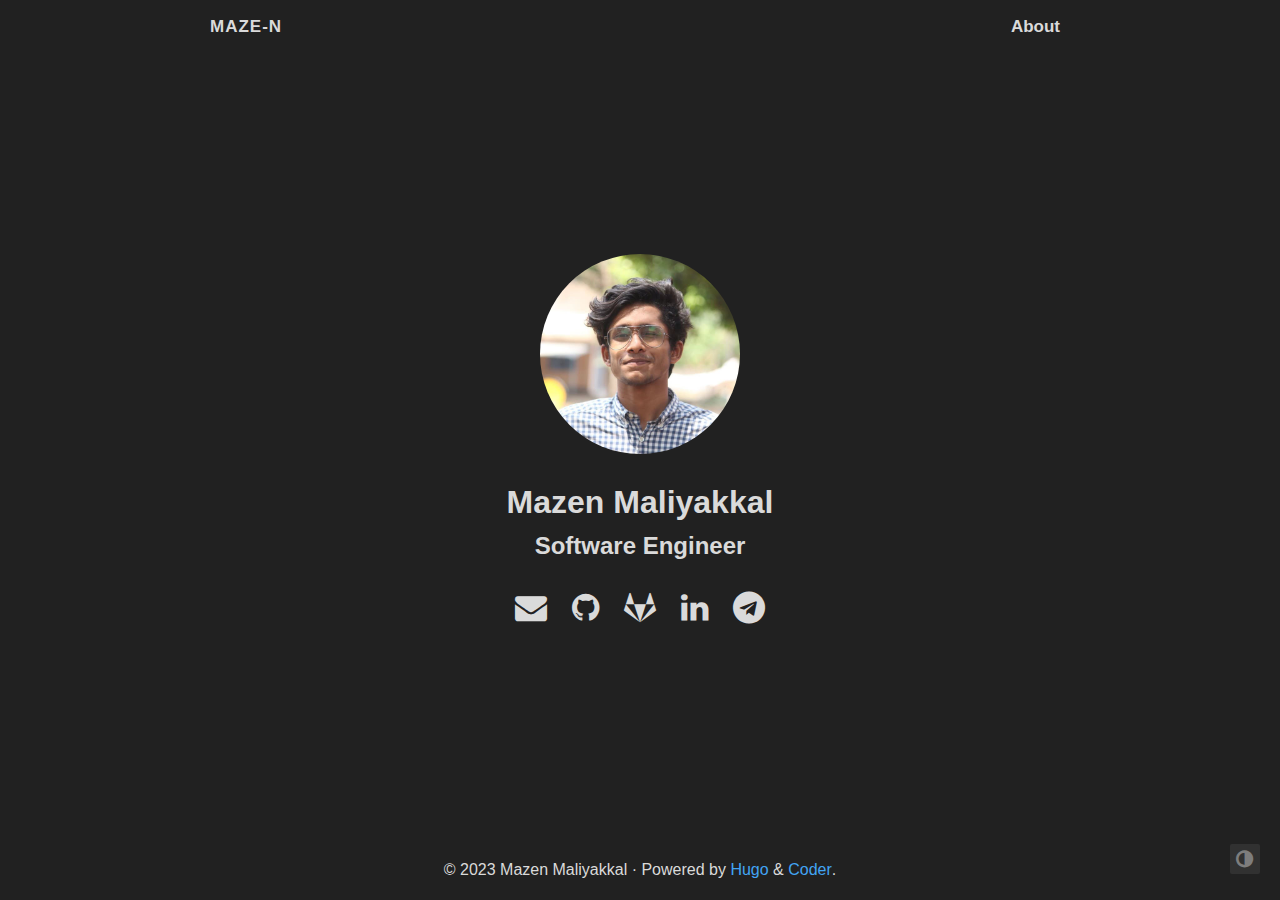
==== commit f4694dd0: "Updates new experience" ====
--- a/index.html
+++ b/index.html
@@ -62,7 +62,7 @@
     <link rel="apple-touch-icon" sizes="180x180" href="/images/apple-touch-icon.png">
 
     <link rel="alternate" type="application/rss+xml" href="/index.xml" title="maze-n" />
-    <meta name="generator" content="Hugo 0.90.0" />
+    <meta name="generator" content="Hugo 0.120.4">
   </head>
 
   
@@ -173,7 +173,7 @@
   <section class="container">
     ©
     
-    2022
+    2023
      Mazen Maliyakkal 
     ·
     Powered by <a href="https://gohugo.io/">Hugo</a> & <a href="https://github.com/luizdepra/hugo-coder/">Coder</a>.
@@ -185,7 +185,7 @@
 
     
       
-      <script src="/js/coder.min.03b17769f4f91ae35667e1f2a1ca8c16f50562576cf90ff32b3179926914daa5.js" integrity="sha256-A7F3afT5GuNWZ&#43;HyocqMFvUFYlds&#43;Q/zKzF5kmkU2qU="></script>
+      <script src="/js/coder.min.cb0c595e02234420f3ad3886bf4a9bd2874d0e1e78e090138a9ef158b35aaf17.js" integrity="sha256-ywxZXgIjRCDzrTiGv0qb0odNDh544JATip7xWLNarxc="></script>
     
 
     
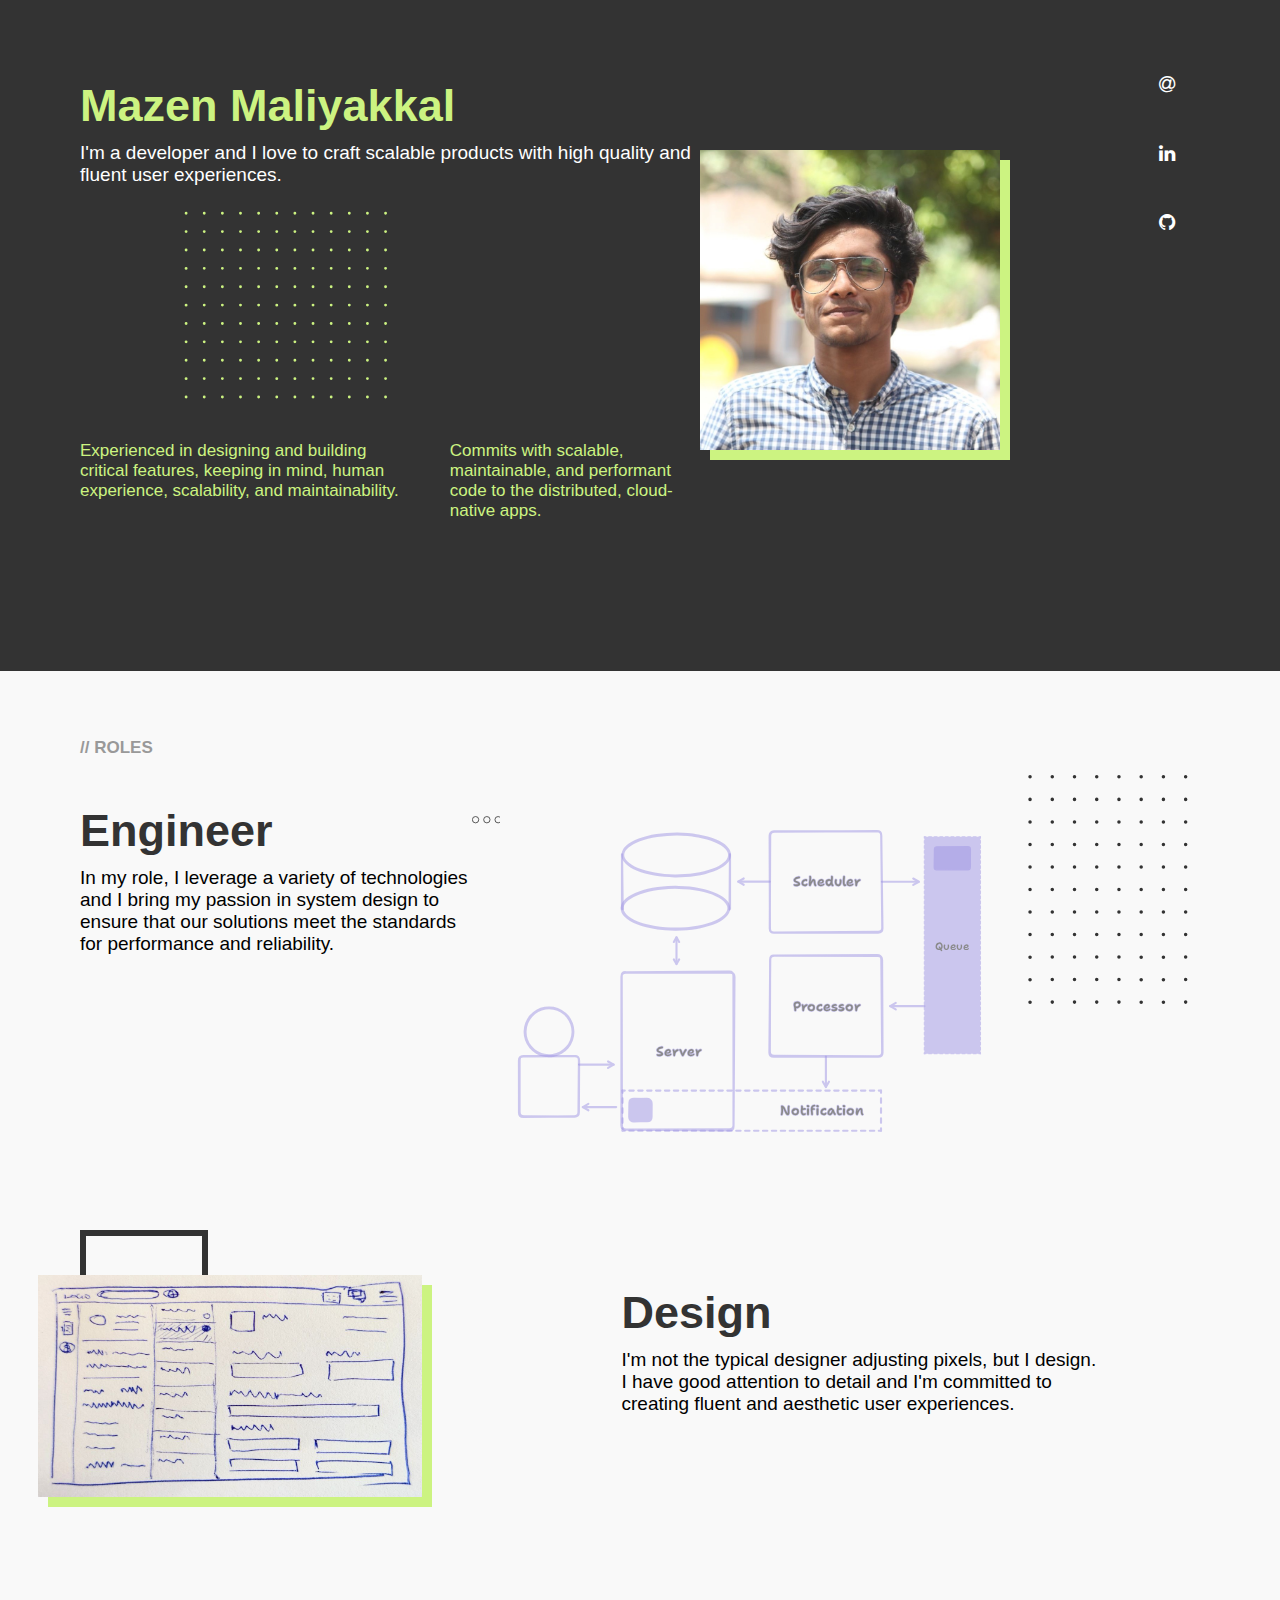
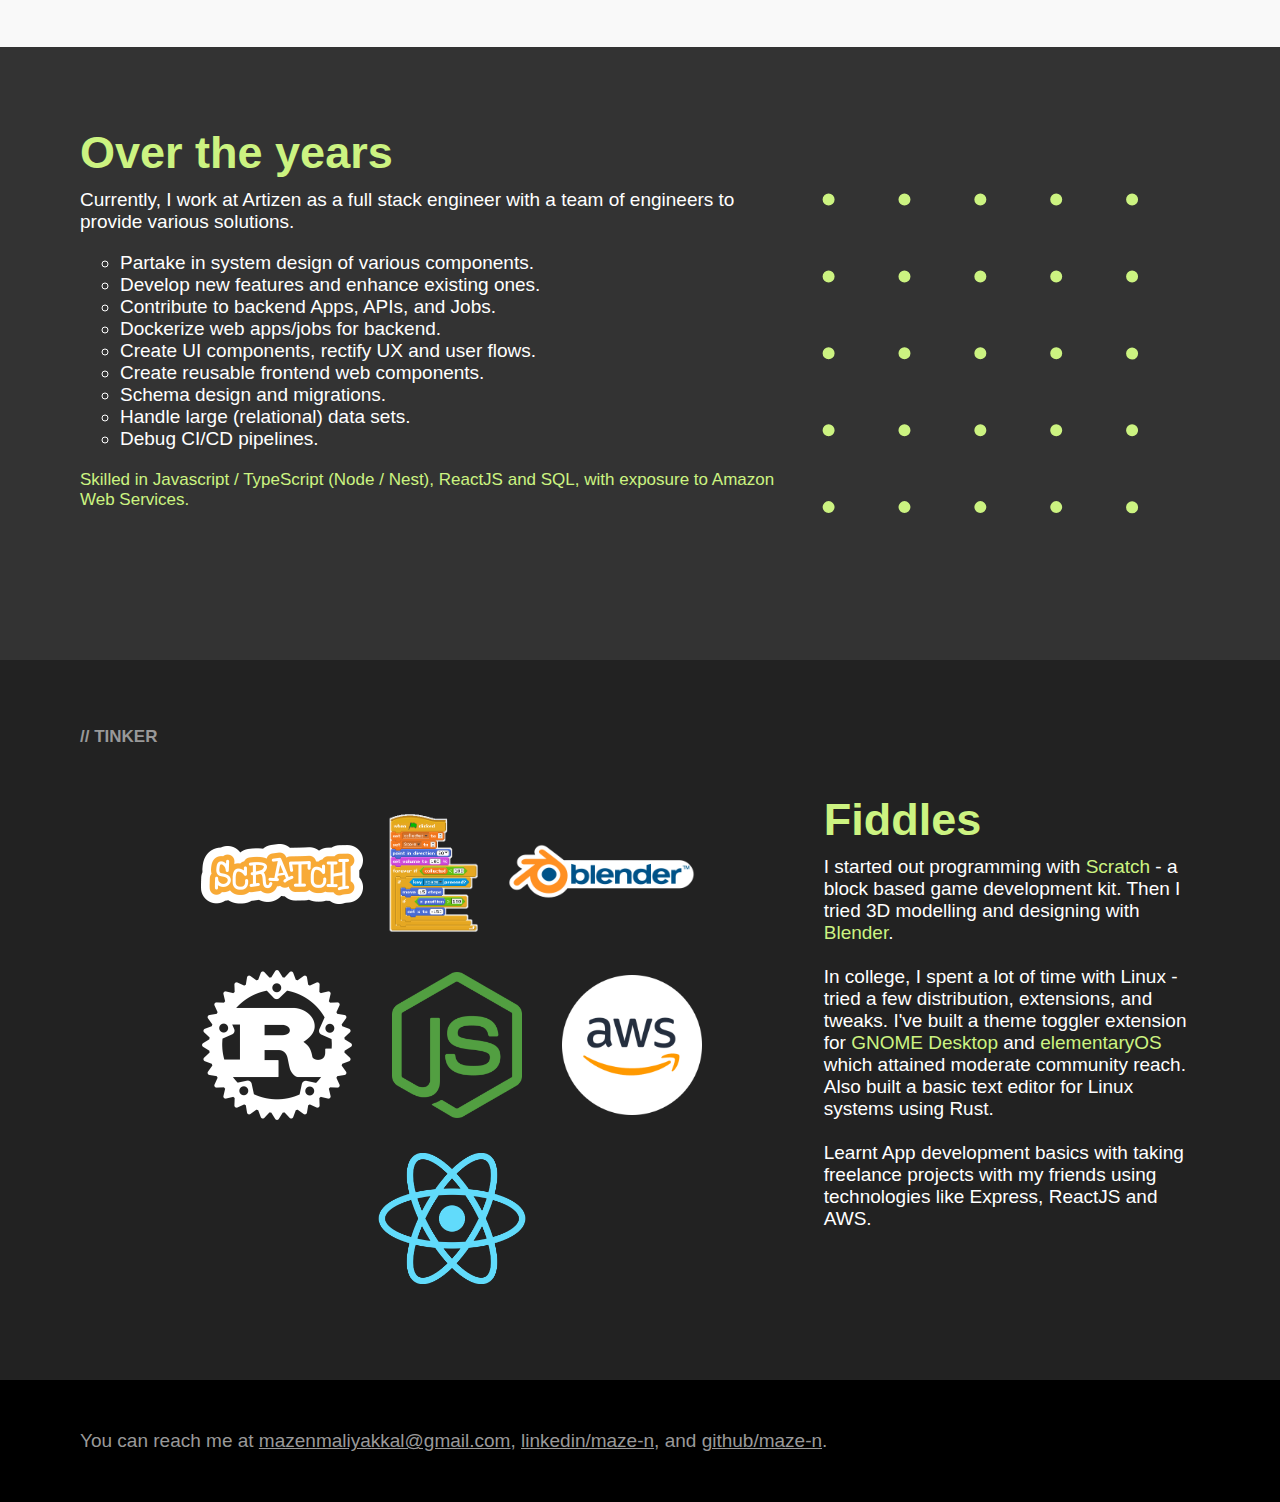
==== commit 9d9db751: "Adds new layout" ====
--- a/index.html
+++ b/index.html
@@ -1,208 +1,266 @@
-<!DOCTYPE html>
 <html lang="en">
 
-  <head>
-    <meta charset="utf-8">
-    <meta name="viewport" content="width=device-width, initial-scale=1.0">
-    <meta http-equiv="Content-Language" content="en">
-    <meta name="color-scheme" content="light dark">
-
-    
-      <meta http-equiv="Content-Security-Policy" content="upgrade-insecure-requests; block-all-mixed-content; default-src 'self'; child-src 'self'; font-src 'self' https://fonts.gstatic.com https://cdn.jsdelivr.net/; form-action 'self'; frame-src 'self'; img-src 'self'; object-src 'none'; style-src 'self' 'unsafe-inline' https://fonts.googleapis.com/ https://cdn.jsdelivr.net/; script-src 'self' 'unsafe-inline' https://www.google-analytics.com; prefetch-src 'self'; connect-src 'self' https://www.google-analytics.com;">
-
-    
-
-    <meta name="author" content="Mazen Maliyakkal">
-    <meta name="description" content="Mazen Maliyakkal&#39;s personal website">
-    <meta name="keywords" content="blog,developer,personal">
-
-    <meta name="twitter:card" content="summary"/>
-<meta name="twitter:title" content="maze-n"/>
-<meta name="twitter:description" content="Mazen Maliyakkal&#39;s personal website"/>
-
-    <meta property="og:title" content="maze-n" />
-<meta property="og:description" content="Mazen Maliyakkal&#39;s personal website" />
-<meta property="og:type" content="website" />
-<meta property="og:url" content="https://maze-n.github.io/" />
-
-
-
-    <title>maze-n</title>
-
-    
-      <link rel="canonical" href="https://maze-n.github.io/">
-    
-
-    <link rel="preload" href="/fonts/forkawesome-webfont.woff2?v=1.2.0" as="font" type="font/woff2" crossorigin>
-
-    
-      
-      
-      <link rel="stylesheet" href="/css/coder.min.d9fddbffe6f27e69985dc5fe0471cdb0e57fbf4775714bc3d847accb08f4a1f6.css" integrity="sha256-2f3b/&#43;byfmmYXcX&#43;BHHNsOV/v0d1cUvD2Eesywj0ofY=" crossorigin="anonymous" media="screen" />
-    
-
-    
-
-    
-      
-        
-        
-        <link rel="stylesheet" href="/css/coder-dark.min.ccbbada2e264e4fdbf9b2181cccc2cdb289a63dc9520a1e96ac2b9a45778df29.css" integrity="sha256-zLutouJk5P2/myGBzMws2yiaY9yVIKHpasK5pFd43yk=" crossorigin="anonymous" media="screen" />
-      
-    
-
-    
-
-    
-
-    <link rel="icon" type="image/png" href="/images/favicon-32x32.png" sizes="32x32">
-    <link rel="icon" type="image/png" href="/images/favicon-16x16.png" sizes="16x16">
-
-    <link rel="apple-touch-icon" href="/images/apple-touch-icon.png">
-    <link rel="apple-touch-icon" sizes="180x180" href="/images/apple-touch-icon.png">
-
-    <link rel="alternate" type="application/rss+xml" href="/index.xml" title="maze-n" />
-    <meta name="generator" content="Hugo 0.120.4">
-  </head>
-
-  
-  
-    
-  
-  <body class="preload-transitions colorscheme-dark">
-    
-<div class="float-container">
-    <a id="dark-mode-toggle" class="colorscheme-toggle">
-        <i class="fa fa-adjust fa-fw" aria-hidden="true"></i>
-    </a>
-</div>
-
-
-    <main class="wrapper">
-      <nav class="navigation">
-  <section class="container">
-    <a class="navigation-title" href="/">
-      maze-n
-    </a>
-    
-      <input type="checkbox" id="menu-toggle" />
-      <label class="menu-button float-right" for="menu-toggle">
-        <i class="fa fa-bars fa-fw" aria-hidden="true"></i>
-      </label>
-      <ul class="navigation-list">
-        
-          
-            <li class="navigation-item">
-              <a class="navigation-link" href="/about/">About</a>
-            </li>
-          
-        
-        
-      </ul>
-    
-  </section>
-</nav>
-
-
-      <div class="content">
-        
-  <section class="container centered">
-  <div class="about">
-    
-      
-        <div class="avatar"><img src="/images/avatar.jpg" alt="avatar"></div>
-      
-    
-    
-    <h1>Mazen Maliyakkal</h1>
-    
-    <h2>Software Engineer<br></h2>
-    
-    
-    <ul>
-      
-        
-          <li>
-            <a href="mailto:mazenmaliyakkal@gmail.com" aria-label="Email"   >
-              <i class="fa fa-2x fa-envelope" aria-hidden="true"></i>
-            </a>
-          </li>
-        
-      
-        
-          <li>
-            <a href="https://github.com/maze-n/" aria-label="Github"   >
-              <i class="fa fa-2x fa-github" aria-hidden="true"></i>
-            </a>
-          </li>
-        
-      
-        
-          <li>
-            <a href="https://gitlab.com/maze-n/" aria-label="Gitlab"   >
-              <i class="fa fa-2x fa-gitlab" aria-hidden="true"></i>
-            </a>
-          </li>
-        
-      
-        
-          <li>
-            <a href="https://www.linkedin.com/in/maze-n/" aria-label="LinkedIn"   >
-              <i class="fa fa-2x fa-linkedin" aria-hidden="true"></i>
-            </a>
-          </li>
-        
-      
-        
-          <li>
-            <a href="https://t.me/maze_n" aria-label="Telegram"   >
-              <i class="fa fa-2x fa-telegram" aria-hidden="true"></i>
-            </a>
-          </li>
-        
-      
-    </ul>
-    
-  </div>
-</section>
-
-
-      </div>
-
-      <footer class="footer">
-  <section class="container">
-    ©
-    
-    2023
-     Mazen Maliyakkal 
-    ·
-    Powered by <a href="https://gohugo.io/">Hugo</a> & <a href="https://github.com/luizdepra/hugo-coder/">Coder</a>.
-    
-  </section>
-</footer>
-
-    </main>
-
-    
-      
-      <script src="/js/coder.min.cb0c595e02234420f3ad3886bf4a9bd2874d0e1e78e090138a9ef158b35aaf17.js" integrity="sha256-ywxZXgIjRCDzrTiGv0qb0odNDh544JATip7xWLNarxc="></script>
-    
-
-    
-
-    
-
-    
-
-    
-
-    
-
-    
-
-    
-
-    
-  </body>
+<head>
+    <meta http-equiv="Content-Type" content="text/html; charset=UTF-8" />
+    <meta name="viewport" content="width=device-width, initial-scale=1.0" />
+
+    <title>Mazen Maliyakkal - Full Stack Developer</title>
+    <script src="./scripts/index.js"></script>
+    <link rel="stylesheet" href="styles.css" />
+    <link rel="stylesheet" href="https://cdnjs.cloudflare.com/ajax/libs/font-awesome/4.7.0/css/font-awesome.min.css">
+    </link>
+</head>
+
+<body>
+    <!-- about me -->
+    <section class="primary-background">
+        <div class="row">
+            <!-- brief -->
+            <div class="card" style="max-width: 700px">
+                <h1 class="secondary">Mazen Maliyakkal</h1>
+                <div>
+                    I'm a developer and I love to craft scalable products
+                    with high quality and fluent user experiences.
+                </div>
+
+                <!-- dots -->
+                <svg style="padding-top: 21px" xmlns="http://www.w3.org/2000/svg" width="500" height="214"
+                    viewBox="0 0 523 214" data-shape="true" aria-hidden="true">
+                    <path fill="var(--secondaryColor)"
+                        d="M112.476 1.58a1.5 1.5 0 11-3 0 1.5 1.5 0 013 0zM131.444 1.58a1.5 1.5 0 11-3 0 1.5 1.5 0 013 0zM150.412 1.58a1.5 1.5 0 11-3.001 0 1.5 1.5 0 013.001 0zM169.38 1.58a1.5 1.5 0 11-3.001 0 1.5 1.5 0 013 0zM188.348 1.58a1.5 1.5 0 11-3.001 0 1.5 1.5 0 013 0zM207.315 1.58a1.5 1.5 0 11-3 0 1.5 1.5 0 013 0zM226.283 1.58a1.5 1.5 0 11-3 0 1.5 1.5 0 013 0zM245.252 1.58a1.5 1.5 0 11-3.001 0 1.5 1.5 0 013.001 0zM264.22 1.58a1.5 1.5 0 11-3.001 0 1.5 1.5 0 013 0zM283.188 1.58a1.5 1.5 0 11-3.002 0 1.5 1.5 0 013.002 0zM302.155 1.58a1.5 1.5 0 11-3 0 1.5 1.5 0 013 0zM321.123 1.58a1.5 1.5 0 11-3.001 0 1.5 1.5 0 013.001 0zM112.476 20.804a1.5 1.5 0 11-3 0 1.5 1.5 0 013 0zM131.444 20.804a1.5 1.5 0 11-3-.001 1.5 1.5 0 013 0zM150.412 20.804a1.5 1.5 0 11-3.001-.001 1.5 1.5 0 013.001 0zM169.38 20.804a1.5 1.5 0 11-3.001-.001 1.5 1.5 0 013 0zM188.348 20.804a1.5 1.5 0 11-3.001-.001 1.5 1.5 0 013 0zM207.315 20.804a1.5 1.5 0 11-3 0 1.5 1.5 0 013 0zM226.283 20.804a1.5 1.5 0 11-3 0 1.5 1.5 0 013 0zM245.252 20.804a1.5 1.5 0 11-3.001-.001 1.5 1.5 0 013.001 0zM264.22 20.804a1.5 1.5 0 11-3.001-.001 1.5 1.5 0 013 0zM283.188 20.804a1.5 1.5 0 11-3.002-.001 1.5 1.5 0 013.002 0zM302.155 20.804a1.5 1.5 0 11-3-.001 1.5 1.5 0 013 0zM321.123 20.804a1.5 1.5 0 11-3.001-.001 1.5 1.5 0 013.001 0zM112.476 40.026a1.5 1.5 0 11-2.998.002 1.5 1.5 0 012.998-.002zM131.444 40.026a1.5 1.5 0 11-3 0 1.5 1.5 0 013 0zM150.412 40.026a1.5 1.5 0 11-3 0 1.5 1.5 0 013 0zM169.38 40.026a1.5 1.5 0 11-3 0 1.5 1.5 0 013 0zM188.348 40.026a1.5 1.5 0 11-3 0 1.5 1.5 0 013 0zM207.315 40.026a1.5 1.5 0 11-2.998.002 1.5 1.5 0 012.998-.002zM226.283 40.026a1.5 1.5 0 11-2.998.002 1.5 1.5 0 012.998-.002zM245.252 40.026a1.5 1.5 0 11-3 0 1.5 1.5 0 013 0zM264.22 40.026a1.5 1.5 0 11-3 0 1.5 1.5 0 013 0zM283.188 40.026a1.5 1.5 0 11-3 0 1.5 1.5 0 013 0zM302.155 40.026a1.5 1.5 0 11-3 0 1.5 1.5 0 013 0zM321.123 40.026a1.5 1.5 0 11-3 0 1.5 1.5 0 013 0zM112.476 59.25a1.5 1.5 0 11-2.998.001 1.5 1.5 0 012.998-.001zM131.444 59.25a1.5 1.5 0 11-3 0 1.5 1.5 0 013 0zM150.412 59.25a1.5 1.5 0 11-3 0 1.5 1.5 0 013 0zM169.38 59.25a1.5 1.5 0 11-3 0 1.5 1.5 0 013 0zM188.348 59.25a1.5 1.5 0 11-3 0 1.5 1.5 0 013 0zM207.315 59.25a1.5 1.5 0 11-2.998.001 1.5 1.5 0 012.998-.001zM226.283 59.25a1.5 1.5 0 11-2.998.001 1.5 1.5 0 012.998-.001zM245.252 59.25a1.5 1.5 0 11-3 0 1.5 1.5 0 013 0zM264.22 59.25a1.5 1.5 0 11-3 0 1.5 1.5 0 013 0zM283.188 59.25a1.5 1.5 0 11-3 0 1.5 1.5 0 013 0zM302.155 59.25a1.5 1.5 0 11-3 0 1.5 1.5 0 013 0zM321.123 59.25a1.5 1.5 0 11-3 0 1.5 1.5 0 013 0zM112.476 78.473a1.5 1.5 0 11-2.998.001 1.5 1.5 0 012.998-.001zM131.444 78.473a1.5 1.5 0 11-3 0 1.5 1.5 0 013 0zM150.412 78.473a1.5 1.5 0 11-3 0 1.5 1.5 0 013 0zM169.38 78.473a1.5 1.5 0 11-3 0 1.5 1.5 0 013 0zM188.348 78.473a1.5 1.5 0 11-3 0 1.5 1.5 0 013 0zM207.315 78.473a1.5 1.5 0 11-2.998.001 1.5 1.5 0 012.998-.001zM226.283 78.473a1.5 1.5 0 11-2.998.001 1.5 1.5 0 012.998-.001zM245.252 78.473a1.5 1.5 0 11-3 0 1.5 1.5 0 013 0zM264.22 78.473a1.5 1.5 0 11-3 0 1.5 1.5 0 013 0zM283.188 78.473a1.5 1.5 0 11-3 0 1.5 1.5 0 013 0zM302.155 78.473a1.5 1.5 0 11-3 0 1.5 1.5 0 013 0zM321.123 78.473a1.5 1.5 0 11-3 0 1.5 1.5 0 013 0zM112.476 97.696a1.5 1.5 0 11-2.998.001 1.5 1.5 0 012.998-.001zM131.444 97.696a1.5 1.5 0 11-3 0 1.5 1.5 0 013 0zM150.412 97.696a1.5 1.5 0 11-3 0 1.5 1.5 0 013 0zM169.38 97.696a1.5 1.5 0 11-3 0 1.5 1.5 0 013 0zM188.348 97.696a1.5 1.5 0 11-3 0 1.5 1.5 0 013 0zM207.315 97.696a1.5 1.5 0 11-2.998.001 1.5 1.5 0 012.998-.001zM226.283 97.696a1.5 1.5 0 11-2.998.001 1.5 1.5 0 012.998-.001zM245.252 97.696a1.5 1.5 0 11-3 0 1.5 1.5 0 013 0zM264.22 97.696a1.5 1.5 0 11-3 0 1.5 1.5 0 013 0zM283.188 97.696a1.5 1.5 0 11-3 0 1.5 1.5 0 013 0zM302.155 97.696a1.5 1.5 0 11-3 0 1.5 1.5 0 013 0zM321.123 97.696a1.5 1.5 0 11-3 0 1.5 1.5 0 013 0zM112.476 116.92a1.5 1.5 0 11-3 0 1.5 1.5 0 013 0zM131.444 116.92a1.5 1.5 0 11-3-.002 1.5 1.5 0 013 .001zM150.412 116.92a1.5 1.5 0 11-3.001-.002 1.5 1.5 0 013.001.001zM169.38 116.92a1.5 1.5 0 11-3.001-.002 1.5 1.5 0 013 .001zM188.348 116.92a1.5 1.5 0 11-3.001-.002 1.5 1.5 0 013 .001zM207.315 116.92a1.5 1.5 0 11-3 0 1.5 1.5 0 013 0zM226.283 116.92a1.5 1.5 0 11-3 0 1.5 1.5 0 013 0zM245.252 116.92a1.5 1.5 0 11-3.001-.002 1.5 1.5 0 013.001.001zM264.22 116.92a1.5 1.5 0 11-3.001-.002 1.5 1.5 0 013 .001zM283.188 116.92a1.5 1.5 0 11-3.002-.002 1.5 1.5 0 013.002.001zM302.155 116.92a1.5 1.5 0 11-3-.002 1.5 1.5 0 013 .001zM321.123 116.92a1.5 1.5 0 11-3.001-.002 1.5 1.5 0 013.001.001zM112.476 136.142a1.5 1.5 0 11-3 0 1.5 1.5 0 013 0zM131.444 136.142a1.5 1.5 0 11-3 0 1.5 1.5 0 013 0zM150.412 136.142a1.5 1.5 0 11-3.001 0 1.5 1.5 0 013.001 0zM169.38 136.142a1.5 1.5 0 11-3.001 0 1.5 1.5 0 013 0zM188.348 136.142a1.5 1.5 0 11-3.001 0 1.5 1.5 0 013 0zM207.315 136.142a1.5 1.5 0 11-3 0 1.5 1.5 0 013 0zM226.283 136.142a1.5 1.5 0 11-3 0 1.5 1.5 0 013 0zM245.252 136.142a1.5 1.5 0 11-3.001 0 1.5 1.5 0 013.001 0zM264.22 136.142a1.5 1.5 0 11-3.001 0 1.5 1.5 0 013 0zM283.188 136.142a1.5 1.5 0 11-3.002 0 1.5 1.5 0 013.002 0zM302.155 136.142a1.5 1.5 0 11-3 0 1.5 1.5 0 013 0zM321.123 136.142a1.5 1.5 0 11-3.001 0 1.5 1.5 0 013.001 0zM112.476 155.365a1.5 1.5 0 11-2.998.001 1.5 1.5 0 012.998-.001zM131.444 155.365a1.5 1.5 0 11-3 0 1.5 1.5 0 013 0zM150.412 155.365a1.5 1.5 0 11-3 0 1.5 1.5 0 013 0zM169.38 155.365a1.5 1.5 0 11-3 0 1.5 1.5 0 013 0zM188.348 155.365a1.5 1.5 0 11-3 0 1.5 1.5 0 013 0zM207.315 155.365a1.5 1.5 0 11-2.998.001 1.5 1.5 0 012.998-.001zM226.283 155.365a1.5 1.5 0 11-2.998.001 1.5 1.5 0 012.998-.001zM245.252 155.365a1.5 1.5 0 11-3 0 1.5 1.5 0 013 0zM264.22 155.365a1.5 1.5 0 11-3 0 1.5 1.5 0 013 0zM283.188 155.365a1.5 1.5 0 11-3 0 1.5 1.5 0 013 0zM302.155 155.365a1.5 1.5 0 11-3 0 1.5 1.5 0 013 0zM321.123 155.365a1.5 1.5 0 11-3 0 1.5 1.5 0 013 0zM112.476 174.588a1.5 1.5 0 11-2.998.002 1.5 1.5 0 012.998-.002zM131.444 174.588a1.5 1.5 0 11-3 0 1.5 1.5 0 013 0zM150.412 174.588a1.5 1.5 0 11-3 0 1.5 1.5 0 013 0zM169.38 174.588a1.5 1.5 0 11-3 0 1.5 1.5 0 013 0zM188.348 174.588a1.5 1.5 0 11-3 0 1.5 1.5 0 013 0zM207.315 174.588a1.5 1.5 0 11-2.998.002 1.5 1.5 0 012.998-.002zM226.283 174.588a1.5 1.5 0 11-2.998.002 1.5 1.5 0 012.998-.002zM245.252 174.588a1.5 1.5 0 11-3 0 1.5 1.5 0 013 0zM264.22 174.588a1.5 1.5 0 11-3 0 1.5 1.5 0 013 0zM283.188 174.588a1.5 1.5 0 11-3 0 1.5 1.5 0 013 0zM302.155 174.588a1.5 1.5 0 11-3 0 1.5 1.5 0 013 0zM321.123 174.588a1.5 1.5 0 11-3 0 1.5 1.5 0 013 0zM112.476 193.811a1.5 1.5 0 11-2.998.002 1.5 1.5 0 012.998-.002zM131.444 193.811a1.5 1.5 0 11-3 0 1.5 1.5 0 013 0zM150.412 193.811a1.5 1.5 0 11-3 0 1.5 1.5 0 013 0zM169.38 193.811a1.5 1.5 0 11-3 0 1.5 1.5 0 013 0zM188.348 193.811a1.5 1.5 0 11-3 0 1.5 1.5 0 013 0zM207.315 193.811a1.5 1.5 0 11-2.998.002 1.5 1.5 0 012.998-.002zM226.283 193.811a1.5 1.5 0 11-2.998.002 1.5 1.5 0 012.998-.002zM245.252 193.811a1.5 1.5 0 11-3 0 1.5 1.5 0 013 0zM264.22 193.811a1.5 1.5 0 11-3 0 1.5 1.5 0 013 0zM283.188 193.811a1.5 1.5 0 11-3 0 1.5 1.5 0 013 0zM302.155 193.811a1.5 1.5 0 11-3 0 1.5 1.5 0 013 0zM321.123 193.811a1.5 1.5 0 11-3 0 1.5 1.5 0 013 0z">
+                    </path>
+                </svg>
+
+                <!-- light texts -->
+                <div class="row secondary" style="font-size: 17px; margin-top: 20px">
+                    <div>
+                        Experienced in designing and building critical
+                        features, keeping in mind, human experience,
+                        scalability, and maintainability.
+                    </div>
+                    <div style="margin-left: 50px">
+                        Commits with scalable, maintainable, and performant
+                        code to the distributed, cloud-native apps.
+                    </div>
+                </div>
+            </div>
+
+            <!-- picture  & links-->
+            <div class="row" style="justify-content: flex-end; flex-grow: 1">
+                <div class="grow"></div>
+
+                <img src="./assets/profile.jpg" width="300px" height="300px" style="
+                            margin-top: 100px;
+                            box-shadow: var(--secondaryColor) 10px 10px;
+                        " />
+
+                <!-- links -->
+                <div class="links">
+                    <div id="email">
+                        <a href="mailto:mazenmaliyakkal@gmail.com" onclick="copyMailAddress()" class="fa fa-at"></a>
+                    </div>
+                    <a href="https://www.linkedin.com/in/maze-n/" class="fa fa-linkedin"></a>
+                    <a href="https://github.com/maze-n" class="fa fa-github"></a>
+                </div>
+            </div>
+        </div>
+    </section>
+
+    <!-- roles -->
+    <section>
+        <h3>// ROLES</h3>
+
+        <!-- engineer -->
+        <div class="row">
+            <div class="card">
+                <h1 class="primary">Engineer</h1>
+                <div>
+                    In my role, I leverage a variety of technologies and I
+                    bring my passion in system design to ensure that our
+                    solutions meet the standards for performance and
+                    reliability.
+                </div>
+            </div>
+
+            <div class="grow"></div>
+
+            <!-- dots + circle -->
+            <svg style="padding-top: 21px" xmlns="http://www.w3.org/2000/svg" width="100" height="100"
+                viewBox="0 0 70 150">
+                <!-- <path fill="var(--primaryColor)"
+						d="M313.651 20.388a1.5 1.5 0 11-3 0 1.5 1.5 0 013 0zM332.62 20.388a1.5 1.5 0 11-3.002 0 1.5 1.5 0 013.001 0zM351.587 20.388a1.5 1.5 0 11-3.001 0 1.5 1.5 0 013 0zM370.555 20.388a1.5 1.5 0 11-3.001 0 1.5 1.5 0 013 0zM389.522 20.388a1.5 1.5 0 11-3 0 1.5 1.5 0 013 0zM408.49 20.388a1.5 1.5 0 11-3 0 1.5 1.5 0 013 0zM427.458 20.388a1.5 1.5 0 11-3 0 1.5 1.5 0 013 0zM446.427 20.388a1.5 1.5 0 11-3.001 0 1.5 1.5 0 013 0zM465.394 20.388a1.5 1.5 0 11-3 0 1.5 1.5 0 013 0zM484.362 20.388a1.5 1.5 0 11-3 0 1.5 1.5 0 013 0zM503.33 20.388a1.5 1.5 0 11-3.001 0 1.5 1.5 0 013.001 0zM522.298 20.388a1.5 1.5 0 11-3.001 0 1.5 1.5 0 013 0zM313.651 39.611a1.5 1.5 0 11-3-.001 1.5 1.5 0 013 .001zM332.62 39.611a1.5 1.5 0 11-3.002-.001 1.5 1.5 0 013.001.001zM351.587 39.611a1.5 1.5 0 11-3.001-.001 1.5 1.5 0 013 .001zM370.555 39.611a1.5 1.5 0 11-3.001-.001 1.5 1.5 0 013 .001zM389.522 39.611a1.5 1.5 0 11-3 0 1.5 1.5 0 013 0zM408.49 39.611a1.5 1.5 0 11-3 0 1.5 1.5 0 013 0zM427.458 39.611a1.5 1.5 0 11-3 0 1.5 1.5 0 013 0zM446.427 39.611a1.5 1.5 0 11-3.001-.001 1.5 1.5 0 013 .001zM465.394 39.611a1.5 1.5 0 11-3-.001 1.5 1.5 0 013 .001zM484.362 39.611a1.5 1.5 0 11-3-.001 1.5 1.5 0 013 .001zM503.33 39.611a1.5 1.5 0 11-3.001-.001 1.5 1.5 0 013.001.001zM522.298 39.611a1.5 1.5 0 11-3.001-.001 1.5 1.5 0 013 .001zM313.651 58.834a1.5 1.5 0 11-3 0 1.5 1.5 0 013 0zM332.62 58.834a1.5 1.5 0 11-3 0 1.5 1.5 0 013 0zM351.587 58.834a1.5 1.5 0 11-3 0 1.5 1.5 0 013 0zM370.555 58.834a1.5 1.5 0 11-3 0 1.5 1.5 0 013 0zM389.522 58.834a1.5 1.5 0 11-2.998.001 1.5 1.5 0 012.998-.001zM408.49 58.834a1.5 1.5 0 11-2.998.001 1.5 1.5 0 012.998-.001zM427.458 58.834a1.5 1.5 0 11-2.999.001 1.5 1.5 0 012.999-.001zM446.427 58.834a1.5 1.5 0 11-3 0 1.5 1.5 0 013 0zM465.394 58.834a1.5 1.5 0 11-3 0 1.5 1.5 0 013 0zM484.362 58.834a1.5 1.5 0 11-3 0 1.5 1.5 0 013 0zM503.33 58.834a1.5 1.5 0 11-3 0 1.5 1.5 0 013 0zM522.298 58.834a1.5 1.5 0 11-3 0 1.5 1.5 0 013 0zM313.651 78.057a1.5 1.5 0 11-3 0 1.5 1.5 0 013 0zM332.62 78.057a1.5 1.5 0 11-3.002 0 1.5 1.5 0 013.001 0zM351.587 78.057a1.5 1.5 0 11-3.001 0 1.5 1.5 0 013 0zM370.555 78.057a1.5 1.5 0 11-3.001 0 1.5 1.5 0 013 0zM389.522 78.057a1.5 1.5 0 11-3 0 1.5 1.5 0 013 0zM408.49 78.057a1.5 1.5 0 11-3 0 1.5 1.5 0 013 0zM427.458 78.057a1.5 1.5 0 11-3 0 1.5 1.5 0 013 0zM446.427 78.057a1.5 1.5 0 11-3.001 0 1.5 1.5 0 013 0zM465.394 78.057a1.5 1.5 0 11-3 0 1.5 1.5 0 013 0zM484.362 78.057a1.5 1.5 0 11-3 0 1.5 1.5 0 013 0zM503.33 78.057a1.5 1.5 0 11-3.001 0 1.5 1.5 0 013.001 0zM522.298 78.057a1.5 1.5 0 11-3.001 0 1.5 1.5 0 013 0zM313.651 97.28a1.5 1.5 0 11-3 0 1.5 1.5 0 013 0zM332.62 97.28a1.5 1.5 0 11-3 0 1.5 1.5 0 013 0zM351.587 97.28a1.5 1.5 0 11-3 0 1.5 1.5 0 013 0zM370.555 97.28a1.5 1.5 0 11-3 0 1.5 1.5 0 013 0zM389.522 97.28a1.5 1.5 0 11-2.998.001 1.5 1.5 0 012.998-.001zM408.49 97.28a1.5 1.5 0 11-2.998.001 1.5 1.5 0 012.998-.001zM427.458 97.28a1.5 1.5 0 11-2.999.001 1.5 1.5 0 012.999-.001zM446.427 97.28a1.5 1.5 0 11-3 0 1.5 1.5 0 013 0zM465.394 97.28a1.5 1.5 0 11-3 0 1.5 1.5 0 013 0zM484.362 97.28a1.5 1.5 0 11-3 0 1.5 1.5 0 013 0zM503.33 97.28a1.5 1.5 0 11-3 0 1.5 1.5 0 013 0zM522.298 97.28a1.5 1.5 0 11-3 0 1.5 1.5 0 013 0zM313.651 116.504a1.5 1.5 0 11-3-.001 1.5 1.5 0 013 0zM332.62 116.504a1.5 1.5 0 11-3.002-.001 1.5 1.5 0 013.001 0zM351.587 116.504a1.5 1.5 0 11-3.001-.001 1.5 1.5 0 013 0zM370.555 116.504a1.5 1.5 0 11-3.001-.001 1.5 1.5 0 013 0zM389.522 116.504a1.5 1.5 0 11-3 0 1.5 1.5 0 013 0zM408.49 116.504a1.5 1.5 0 11-3 0 1.5 1.5 0 013 0zM427.458 116.504a1.5 1.5 0 11-3 0 1.5 1.5 0 013 0zM446.427 116.504a1.5 1.5 0 11-3.001-.001 1.5 1.5 0 013 0zM465.394 116.504a1.5 1.5 0 11-3-.001 1.5 1.5 0 013 0zM484.362 116.504a1.5 1.5 0 11-3-.001 1.5 1.5 0 013 0zM503.33 116.504a1.5 1.5 0 11-3.001-.001 1.5 1.5 0 013.001 0zM522.298 116.504a1.5 1.5 0 11-3.001-.001 1.5 1.5 0 013 0zM313.651 135.726a1.5 1.5 0 11-3 0 1.5 1.5 0 013 0zM332.62 135.726a1.5 1.5 0 11-3.002 0 1.5 1.5 0 013.001 0zM351.587 135.726a1.5 1.5 0 11-3.001 0 1.5 1.5 0 013 0zM370.555 135.726a1.5 1.5 0 11-3.001 0 1.5 1.5 0 013 0zM389.522 135.726a1.5 1.5 0 11-3 0 1.5 1.5 0 013 0zM408.49 135.726a1.5 1.5 0 11-3 0 1.5 1.5 0 013 0zM427.458 135.726a1.5 1.5 0 11-3 0 1.5 1.5 0 013 0zM446.427 135.726a1.5 1.5 0 11-3.001 0 1.5 1.5 0 013 0zM465.394 135.726a1.5 1.5 0 11-3 0 1.5 1.5 0 013 0zM484.362 135.726a1.5 1.5 0 11-3 0 1.5 1.5 0 013 0zM503.33 135.726a1.5 1.5 0 11-3.001 0 1.5 1.5 0 013.001 0zM522.298 135.726a1.5 1.5 0 11-3.001 0 1.5 1.5 0 013 0zM313.651 154.95a1.5 1.5 0 11-3-.001 1.5 1.5 0 013 0zM332.62 154.95a1.5 1.5 0 11-3.002-.001 1.5 1.5 0 013.001 0zM351.587 154.95a1.5 1.5 0 11-3.001-.001 1.5 1.5 0 013 0zM370.555 154.95a1.5 1.5 0 11-3.001-.001 1.5 1.5 0 013 0zM389.522 154.95a1.5 1.5 0 11-3 0 1.5 1.5 0 013 0zM408.49 154.95a1.5 1.5 0 11-3 0 1.5 1.5 0 013 0zM427.458 154.95a1.5 1.5 0 11-3 0 1.5 1.5 0 013 0zM446.427 154.95a1.5 1.5 0 11-3.001-.001 1.5 1.5 0 013 0zM465.394 154.95a1.5 1.5 0 11-3-.001 1.5 1.5 0 013 0zM484.362 154.95a1.5 1.5 0 11-3-.001 1.5 1.5 0 013 0zM503.33 154.95a1.5 1.5 0 11-3.001-.001 1.5 1.5 0 013.001 0zM522.298 154.95a1.5 1.5 0 11-3.001-.001 1.5 1.5 0 013 0zM313.651 174.173a1.5 1.5 0 11-3-.002 1.5 1.5 0 013 .002zM332.62 174.173a1.5 1.5 0 11-3.002-.002 1.5 1.5 0 013.001.002zM351.587 174.173a1.5 1.5 0 11-3.001-.002 1.5 1.5 0 013 .002zM370.555 174.173a1.5 1.5 0 11-3.001-.002 1.5 1.5 0 013 .002zM389.522 174.173a1.5 1.5 0 11-3 0 1.5 1.5 0 013 0zM408.49 174.173a1.5 1.5 0 11-3 0 1.5 1.5 0 013 0zM427.458 174.173a1.5 1.5 0 11-3 0 1.5 1.5 0 013 0zM446.427 174.173a1.5 1.5 0 11-3.001-.002 1.5 1.5 0 013 .002zM465.394 174.173a1.5 1.5 0 11-3-.002 1.5 1.5 0 013 .002zM484.362 174.173a1.5 1.5 0 11-3-.002 1.5 1.5 0 013 .002zM503.33 174.173a1.5 1.5 0 11-3.001-.002 1.5 1.5 0 013.001.002zM522.298 174.173a1.5 1.5 0 11-3.001-.002 1.5 1.5 0 013 .002zM313.651 193.395a1.5 1.5 0 11-3 0 1.5 1.5 0 013 0zM332.62 193.395a1.5 1.5 0 11-3 0 1.5 1.5 0 013 0zM351.587 193.395a1.5 1.5 0 11-3 0 1.5 1.5 0 013 0zM370.555 193.395a1.5 1.5 0 11-3 0 1.5 1.5 0 013 0zM389.522 193.395a1.5 1.5 0 11-2.998.002 1.5 1.5 0 012.998-.002zM408.49 193.395a1.5 1.5 0 11-2.998.002 1.5 1.5 0 012.998-.002zM427.458 193.395a1.5 1.5 0 11-2.999.002 1.5 1.5 0 012.999-.002zM446.427 193.395a1.5 1.5 0 11-3 0 1.5 1.5 0 013 0zM465.394 193.395a1.5 1.5 0 11-3 0 1.5 1.5 0 013 0zM484.362 193.395a1.5 1.5 0 11-3 0 1.5 1.5 0 013 0zM503.33 193.395a1.5 1.5 0 11-3 0 1.5 1.5 0 013 0zM522.298 193.395a1.5 1.5 0 11-3 0 1.5 1.5 0 013 0zM313.651 212.619a1.5 1.5 0 11-3-.001 1.5 1.5 0 013 0zM332.62 212.619a1.5 1.5 0 11-3.002-.001 1.5 1.5 0 013.001 0zM351.587 212.619a1.5 1.5 0 11-3.001-.001 1.5 1.5 0 013 0zM370.555 212.619a1.5 1.5 0 11-3.001-.001 1.5 1.5 0 013 0zM389.522 212.619a1.5 1.5 0 11-3 0 1.5 1.5 0 013 0zM408.49 212.619a1.5 1.5 0 11-3 0 1.5 1.5 0 013 0zM427.458 212.619a1.5 1.5 0 11-3 0 1.5 1.5 0 013 0zM446.427 212.619a1.5 1.5 0 11-3.001-.001 1.5 1.5 0 013 0zM465.394 212.619a1.5 1.5 0 11-3-.001 1.5 1.5 0 013 0zM484.362 212.619a1.5 1.5 0 11-3-.001 1.5 1.5 0 013 0zM503.33 212.619a1.5 1.5 0 11-3.001-.001 1.5 1.5 0 013.001 0zM522.298 212.619a1.5 1.5 0 11-3.001-.001 1.5 1.5 0 013 0z"></path> -->
+                <path fill="none" stroke="var(--primaryColor)" stroke-miterlimit="50" stroke-width="2"
+                    d="M16.753 9.614a7.891 7.891 0 11-15.782 0 7.891 7.891 0 0115.782 0zM44.822 9.614a7.892 7.892 0 11-15.784-.002 7.892 7.892 0 0115.784.002zM72.89 9.614a7.891 7.891 0 11-15.782 0 7.891 7.891 0 0115.783 0zM100.96 9.614a7.892 7.892 0 11-15.783-.002 7.892 7.892 0 0115.783.002zM129.028 9.614a7.891 7.891 0 11-15.782 0 7.891 7.891 0 0115.782 0z">
+                </path>
+            </svg>
+
+            <!-- diagram -->
+            <object data="./assets/architecture.svg" type="image/svg+xml"></object>
+
+            <!-- dots -->
+            <div style="margin-left: -100px">
+                <svg xmlns="http://www.w3.org/2000/svg" fill="var(--primaryColor)" width="300" height="300"
+                    viewBox="0 0 256 256" id="Flat">
+                    <path
+                        d="M112.476 1.58a1.5 1.5 0 11-3 0 1.5 1.5 0 013 0zM131.444 1.58a1.5 1.5 0 11-3 0 1.5 1.5 0 013 0zM150.412 1.58a1.5 1.5 0 11-3.001 0 1.5 1.5 0 013.001 0zM169.38 1.58a1.5 1.5 0 11-3.001 0 1.5 1.5 0 013 0zM188.348 1.58a1.5 1.5 0 11-3.001 0 1.5 1.5 0 013 0zM207.315 1.58a1.5 1.5 0 11-3 0 1.5 1.5 0 013 0zM226.283 1.58a1.5 1.5 0 11-3 0 1.5 1.5 0 013 0zM245.252 1.58a1.5 1.5 0 11-3.001 0 1.5 1.5 0 013.001 0zM264.22 1.58a1.5 1.5 0 11-3.001 0 1.5 1.5 0 013 0zM283.188 1.58a1.5 1.5 0 11-3.002 0 1.5 1.5 0 013.002 0zM302.155 1.58a1.5 1.5 0 11-3 0 1.5 1.5 0 013 0zM321.123 1.58a1.5 1.5 0 11-3.001 0 1.5 1.5 0 013.001 0zM112.476 20.804a1.5 1.5 0 11-3 0 1.5 1.5 0 013 0zM131.444 20.804a1.5 1.5 0 11-3-.001 1.5 1.5 0 013 0zM150.412 20.804a1.5 1.5 0 11-3.001-.001 1.5 1.5 0 013.001 0zM169.38 20.804a1.5 1.5 0 11-3.001-.001 1.5 1.5 0 013 0zM188.348 20.804a1.5 1.5 0 11-3.001-.001 1.5 1.5 0 013 0zM207.315 20.804a1.5 1.5 0 11-3 0 1.5 1.5 0 013 0zM226.283 20.804a1.5 1.5 0 11-3 0 1.5 1.5 0 013 0zM245.252 20.804a1.5 1.5 0 11-3.001-.001 1.5 1.5 0 013.001 0zM264.22 20.804a1.5 1.5 0 11-3.001-.001 1.5 1.5 0 013 0zM283.188 20.804a1.5 1.5 0 11-3.002-.001 1.5 1.5 0 013.002 0zM302.155 20.804a1.5 1.5 0 11-3-.001 1.5 1.5 0 013 0zM321.123 20.804a1.5 1.5 0 11-3.001-.001 1.5 1.5 0 013.001 0zM112.476 40.026a1.5 1.5 0 11-2.998.002 1.5 1.5 0 012.998-.002zM131.444 40.026a1.5 1.5 0 11-3 0 1.5 1.5 0 013 0zM150.412 40.026a1.5 1.5 0 11-3 0 1.5 1.5 0 013 0zM169.38 40.026a1.5 1.5 0 11-3 0 1.5 1.5 0 013 0zM188.348 40.026a1.5 1.5 0 11-3 0 1.5 1.5 0 013 0zM207.315 40.026a1.5 1.5 0 11-2.998.002 1.5 1.5 0 012.998-.002zM226.283 40.026a1.5 1.5 0 11-2.998.002 1.5 1.5 0 012.998-.002zM245.252 40.026a1.5 1.5 0 11-3 0 1.5 1.5 0 013 0zM264.22 40.026a1.5 1.5 0 11-3 0 1.5 1.5 0 013 0zM283.188 40.026a1.5 1.5 0 11-3 0 1.5 1.5 0 013 0zM302.155 40.026a1.5 1.5 0 11-3 0 1.5 1.5 0 013 0zM321.123 40.026a1.5 1.5 0 11-3 0 1.5 1.5 0 013 0zM112.476 59.25a1.5 1.5 0 11-2.998.001 1.5 1.5 0 012.998-.001zM131.444 59.25a1.5 1.5 0 11-3 0 1.5 1.5 0 013 0zM150.412 59.25a1.5 1.5 0 11-3 0 1.5 1.5 0 013 0zM169.38 59.25a1.5 1.5 0 11-3 0 1.5 1.5 0 013 0zM188.348 59.25a1.5 1.5 0 11-3 0 1.5 1.5 0 013 0zM207.315 59.25a1.5 1.5 0 11-2.998.001 1.5 1.5 0 012.998-.001zM226.283 59.25a1.5 1.5 0 11-2.998.001 1.5 1.5 0 012.998-.001zM245.252 59.25a1.5 1.5 0 11-3 0 1.5 1.5 0 013 0zM264.22 59.25a1.5 1.5 0 11-3 0 1.5 1.5 0 013 0zM283.188 59.25a1.5 1.5 0 11-3 0 1.5 1.5 0 013 0zM302.155 59.25a1.5 1.5 0 11-3 0 1.5 1.5 0 013 0zM321.123 59.25a1.5 1.5 0 11-3 0 1.5 1.5 0 013 0zM112.476 78.473a1.5 1.5 0 11-2.998.001 1.5 1.5 0 012.998-.001zM131.444 78.473a1.5 1.5 0 11-3 0 1.5 1.5 0 013 0zM150.412 78.473a1.5 1.5 0 11-3 0 1.5 1.5 0 013 0zM169.38 78.473a1.5 1.5 0 11-3 0 1.5 1.5 0 013 0zM188.348 78.473a1.5 1.5 0 11-3 0 1.5 1.5 0 013 0zM207.315 78.473a1.5 1.5 0 11-2.998.001 1.5 1.5 0 012.998-.001zM226.283 78.473a1.5 1.5 0 11-2.998.001 1.5 1.5 0 012.998-.001zM245.252 78.473a1.5 1.5 0 11-3 0 1.5 1.5 0 013 0zM264.22 78.473a1.5 1.5 0 11-3 0 1.5 1.5 0 013 0zM283.188 78.473a1.5 1.5 0 11-3 0 1.5 1.5 0 013 0zM302.155 78.473a1.5 1.5 0 11-3 0 1.5 1.5 0 013 0zM321.123 78.473a1.5 1.5 0 11-3 0 1.5 1.5 0 013 0zM112.476 97.696a1.5 1.5 0 11-2.998.001 1.5 1.5 0 012.998-.001zM131.444 97.696a1.5 1.5 0 11-3 0 1.5 1.5 0 013 0zM150.412 97.696a1.5 1.5 0 11-3 0 1.5 1.5 0 013 0zM169.38 97.696a1.5 1.5 0 11-3 0 1.5 1.5 0 013 0zM188.348 97.696a1.5 1.5 0 11-3 0 1.5 1.5 0 013 0zM207.315 97.696a1.5 1.5 0 11-2.998.001 1.5 1.5 0 012.998-.001zM226.283 97.696a1.5 1.5 0 11-2.998.001 1.5 1.5 0 012.998-.001zM245.252 97.696a1.5 1.5 0 11-3 0 1.5 1.5 0 013 0zM264.22 97.696a1.5 1.5 0 11-3 0 1.5 1.5 0 013 0zM283.188 97.696a1.5 1.5 0 11-3 0 1.5 1.5 0 013 0zM302.155 97.696a1.5 1.5 0 11-3 0 1.5 1.5 0 013 0zM321.123 97.696a1.5 1.5 0 11-3 0 1.5 1.5 0 013 0zM112.476 116.92a1.5 1.5 0 11-3 0 1.5 1.5 0 013 0zM131.444 116.92a1.5 1.5 0 11-3-.002 1.5 1.5 0 013 .001zM150.412 116.92a1.5 1.5 0 11-3.001-.002 1.5 1.5 0 013.001.001zM169.38 116.92a1.5 1.5 0 11-3.001-.002 1.5 1.5 0 013 .001zM188.348 116.92a1.5 1.5 0 11-3.001-.002 1.5 1.5 0 013 .001zM207.315 116.92a1.5 1.5 0 11-3 0 1.5 1.5 0 013 0zM226.283 116.92a1.5 1.5 0 11-3 0 1.5 1.5 0 013 0zM245.252 116.92a1.5 1.5 0 11-3.001-.002 1.5 1.5 0 013.001.001zM264.22 116.92a1.5 1.5 0 11-3.001-.002 1.5 1.5 0 013 .001zM283.188 116.92a1.5 1.5 0 11-3.002-.002 1.5 1.5 0 013.002.001zM302.155 116.92a1.5 1.5 0 11-3-.002 1.5 1.5 0 013 .001zM321.123 116.92a1.5 1.5 0 11-3.001-.002 1.5 1.5 0 013.001.001zM112.476 136.142a1.5 1.5 0 11-3 0 1.5 1.5 0 013 0zM131.444 136.142a1.5 1.5 0 11-3 0 1.5 1.5 0 013 0zM150.412 136.142a1.5 1.5 0 11-3.001 0 1.5 1.5 0 013.001 0zM169.38 136.142a1.5 1.5 0 11-3.001 0 1.5 1.5 0 013 0zM188.348 136.142a1.5 1.5 0 11-3.001 0 1.5 1.5 0 013 0zM207.315 136.142a1.5 1.5 0 11-3 0 1.5 1.5 0 013 0zM226.283 136.142a1.5 1.5 0 11-3 0 1.5 1.5 0 013 0zM245.252 136.142a1.5 1.5 0 11-3.001 0 1.5 1.5 0 013.001 0zM264.22 136.142a1.5 1.5 0 11-3.001 0 1.5 1.5 0 013 0zM283.188 136.142a1.5 1.5 0 11-3.002 0 1.5 1.5 0 013.002 0zM302.155 136.142a1.5 1.5 0 11-3 0 1.5 1.5 0 013 0zM321.123 136.142a1.5 1.5 0 11-3.001 0 1.5 1.5 0 013.001 0zM112.476 155.365a1.5 1.5 0 11-2.998.001 1.5 1.5 0 012.998-.001zM131.444 155.365a1.5 1.5 0 11-3 0 1.5 1.5 0 013 0zM150.412 155.365a1.5 1.5 0 11-3 0 1.5 1.5 0 013 0zM169.38 155.365a1.5 1.5 0 11-3 0 1.5 1.5 0 013 0zM188.348 155.365a1.5 1.5 0 11-3 0 1.5 1.5 0 013 0zM207.315 155.365a1.5 1.5 0 11-2.998.001 1.5 1.5 0 012.998-.001zM226.283 155.365a1.5 1.5 0 11-2.998.001 1.5 1.5 0 012.998-.001zM245.252 155.365a1.5 1.5 0 11-3 0 1.5 1.5 0 013 0zM264.22 155.365a1.5 1.5 0 11-3 0 1.5 1.5 0 013 0zM283.188 155.365a1.5 1.5 0 11-3 0 1.5 1.5 0 013 0zM302.155 155.365a1.5 1.5 0 11-3 0 1.5 1.5 0 013 0zM321.123 155.365a1.5 1.5 0 11-3 0 1.5 1.5 0 013 0zM112.476 174.588a1.5 1.5 0 11-2.998.002 1.5 1.5 0 012.998-.002zM131.444 174.588a1.5 1.5 0 11-3 0 1.5 1.5 0 013 0zM150.412 174.588a1.5 1.5 0 11-3 0 1.5 1.5 0 013 0zM169.38 174.588a1.5 1.5 0 11-3 0 1.5 1.5 0 013 0zM188.348 174.588a1.5 1.5 0 11-3 0 1.5 1.5 0 013 0zM207.315 174.588a1.5 1.5 0 11-2.998.002 1.5 1.5 0 012.998-.002zM226.283 174.588a1.5 1.5 0 11-2.998.002 1.5 1.5 0 012.998-.002zM245.252 174.588a1.5 1.5 0 11-3 0 1.5 1.5 0 013 0zM264.22 174.588a1.5 1.5 0 11-3 0 1.5 1.5 0 013 0zM283.188 174.588a1.5 1.5 0 11-3 0 1.5 1.5 0 013 0zM302.155 174.588a1.5 1.5 0 11-3 0 1.5 1.5 0 013 0zM321.123 174.588a1.5 1.5 0 11-3 0 1.5 1.5 0 013 0zM112.476 193.811a1.5 1.5 0 11-2.998.002 1.5 1.5 0 012.998-.002zM131.444 193.811a1.5 1.5 0 11-3 0 1.5 1.5 0 013 0zM150.412 193.811a1.5 1.5 0 11-3 0 1.5 1.5 0 013 0zM169.38 193.811a1.5 1.5 0 11-3 0 1.5 1.5 0 013 0zM188.348 193.811a1.5 1.5 0 11-3 0 1.5 1.5 0 013 0zM207.315 193.811a1.5 1.5 0 11-2.998.002 1.5 1.5 0 012.998-.002zM226.283 193.811a1.5 1.5 0 11-2.998.002 1.5 1.5 0 012.998-.002zM245.252 193.811a1.5 1.5 0 11-3 0 1.5 1.5 0 013 0zM264.22 193.811a1.5 1.5 0 11-3 0 1.5 1.5 0 013 0zM283.188 193.811a1.5 1.5 0 11-3 0 1.5 1.5 0 013 0zM302.155 193.811a1.5 1.5 0 11-3 0 1.5 1.5 0 013 0zM321.123 193.811a1.5 1.5 0 11-3 0 1.5 1.5 0 013 0z">
+                    </path>
+                </svg>
+            </div>
+
+            <div class="grow"></div>
+        </div>
+
+        <!-- design -->
+        <div class="row right" style="align-items: center">
+            <div class="card">
+                <h1 class="primary">Design</h1>
+                <div>
+                    I'm not the typical designer adjusting pixels, but I
+                    design.<br />
+                    I have good attention to detail and I'm committed to
+                    creating fluent and aesthetic user experiences.
+                </div>
+            </div>
+
+            <img src="./assets/wireframe.jpg" style="
+                        width: 30vw;
+                        margin: 100px;
+                        margin-right: 200px;
+                        box-shadow: var(--secondaryColor) 10px 10px;
+                    " />
+
+            <div style="
+                        border: solid var(--primaryColor) 6px;
+                        margin-right: -270px;
+                        width: 200px;
+                        height: 100px;
+                        margin-top: -200px;
+                    "></div>
+
+            <div class="grow"></div>
+        </div>
+    </section>
+
+    <!-- experience -->
+    <section class="primary-background">
+        <div class="row">
+            <!-- left side -->
+            <div class="card" style="max-width: 700px">
+                <h1 class="secondary">Over the years</h1>
+                <div>
+                    <div>
+                        Currently, I work at Artizen as a full stack
+                        engineer with a team of engineers
+                        to provide various solutions.
+                    </div>
+
+                    <div>
+                        <ul style="list-style-type: circle">
+                            <li>
+                                Partake in system design of various
+                                components.
+                            </li>
+                            <li>
+                                Develop new features and enhance existing
+                                ones.
+                            </li>
+                            <li>
+                                Contribute to backend Apps, APIs, and Jobs.
+                            </li>
+                            <li>Dockerize web apps/jobs for backend.</li>
+                            <li>
+                                Create UI components, rectify UX and user
+                                flows.
+                            </li>
+                            <li>
+                                Create reusable frontend web components.
+                            </li>
+                            <li>Schema design and migrations.</li>
+                            <li>Handle large (relational) data sets.</li>
+                            <li>Debug CI/CD pipelines.</li>
+                        </ul>
+                    </div>
+                </div>
+
+                <div class="row secondary" style="font-size: 17px; margin-top: 20px">
+                    Skilled in Javascript / TypeScript (Node / Nest), ReactJS and SQL, with
+                    exposure to Amazon Web Services.
+                </div>
+            </div>
+
+            <!-- right side -->
+            <div>
+                <!-- dots -->
+                <svg style="padding-top: 21px" xmlns="http://www.w3.org/2000/svg" width="400" height="400"
+                    viewBox="0 0 100 100">
+                    <path fill="var(--secondaryColor)" transform="translate(-300, 0)"
+                        d="M313.651 20.388a1.5 1.5 0 11-3 0 1.5 1.5 0 013 0zM332.62 20.388a1.5 1.5 0 11-3.002 0 1.5 1.5 0 013.001 0zM351.587 20.388a1.5 1.5 0 11-3.001 0 1.5 1.5 0 013 0zM370.555 20.388a1.5 1.5 0 11-3.001 0 1.5 1.5 0 013 0zM389.522 20.388a1.5 1.5 0 11-3 0 1.5 1.5 0 013 0zM408.49 20.388a1.5 1.5 0 11-3 0 1.5 1.5 0 013 0zM427.458 20.388a1.5 1.5 0 11-3 0 1.5 1.5 0 013 0zM446.427 20.388a1.5 1.5 0 11-3.001 0 1.5 1.5 0 013 0zM465.394 20.388a1.5 1.5 0 11-3 0 1.5 1.5 0 013 0zM484.362 20.388a1.5 1.5 0 11-3 0 1.5 1.5 0 013 0zM503.33 20.388a1.5 1.5 0 11-3.001 0 1.5 1.5 0 013.001 0zM522.298 20.388a1.5 1.5 0 11-3.001 0 1.5 1.5 0 013 0zM313.651 39.611a1.5 1.5 0 11-3-.001 1.5 1.5 0 013 .001zM332.62 39.611a1.5 1.5 0 11-3.002-.001 1.5 1.5 0 013.001.001zM351.587 39.611a1.5 1.5 0 11-3.001-.001 1.5 1.5 0 013 .001zM370.555 39.611a1.5 1.5 0 11-3.001-.001 1.5 1.5 0 013 .001zM389.522 39.611a1.5 1.5 0 11-3 0 1.5 1.5 0 013 0zM408.49 39.611a1.5 1.5 0 11-3 0 1.5 1.5 0 013 0zM427.458 39.611a1.5 1.5 0 11-3 0 1.5 1.5 0 013 0zM446.427 39.611a1.5 1.5 0 11-3.001-.001 1.5 1.5 0 013 .001zM465.394 39.611a1.5 1.5 0 11-3-.001 1.5 1.5 0 013 .001zM484.362 39.611a1.5 1.5 0 11-3-.001 1.5 1.5 0 013 .001zM503.33 39.611a1.5 1.5 0 11-3.001-.001 1.5 1.5 0 013.001.001zM522.298 39.611a1.5 1.5 0 11-3.001-.001 1.5 1.5 0 013 .001zM313.651 58.834a1.5 1.5 0 11-3 0 1.5 1.5 0 013 0zM332.62 58.834a1.5 1.5 0 11-3 0 1.5 1.5 0 013 0zM351.587 58.834a1.5 1.5 0 11-3 0 1.5 1.5 0 013 0zM370.555 58.834a1.5 1.5 0 11-3 0 1.5 1.5 0 013 0zM389.522 58.834a1.5 1.5 0 11-2.998.001 1.5 1.5 0 012.998-.001zM408.49 58.834a1.5 1.5 0 11-2.998.001 1.5 1.5 0 012.998-.001zM427.458 58.834a1.5 1.5 0 11-2.999.001 1.5 1.5 0 012.999-.001zM446.427 58.834a1.5 1.5 0 11-3 0 1.5 1.5 0 013 0zM465.394 58.834a1.5 1.5 0 11-3 0 1.5 1.5 0 013 0zM484.362 58.834a1.5 1.5 0 11-3 0 1.5 1.5 0 013 0zM503.33 58.834a1.5 1.5 0 11-3 0 1.5 1.5 0 013 0zM522.298 58.834a1.5 1.5 0 11-3 0 1.5 1.5 0 013 0zM313.651 78.057a1.5 1.5 0 11-3 0 1.5 1.5 0 013 0zM332.62 78.057a1.5 1.5 0 11-3.002 0 1.5 1.5 0 013.001 0zM351.587 78.057a1.5 1.5 0 11-3.001 0 1.5 1.5 0 013 0zM370.555 78.057a1.5 1.5 0 11-3.001 0 1.5 1.5 0 013 0zM389.522 78.057a1.5 1.5 0 11-3 0 1.5 1.5 0 013 0zM408.49 78.057a1.5 1.5 0 11-3 0 1.5 1.5 0 013 0zM427.458 78.057a1.5 1.5 0 11-3 0 1.5 1.5 0 013 0zM446.427 78.057a1.5 1.5 0 11-3.001 0 1.5 1.5 0 013 0zM465.394 78.057a1.5 1.5 0 11-3 0 1.5 1.5 0 013 0zM484.362 78.057a1.5 1.5 0 11-3 0 1.5 1.5 0 013 0zM503.33 78.057a1.5 1.5 0 11-3.001 0 1.5 1.5 0 013.001 0zM522.298 78.057a1.5 1.5 0 11-3.001 0 1.5 1.5 0 013 0zM313.651 97.28a1.5 1.5 0 11-3 0 1.5 1.5 0 013 0zM332.62 97.28a1.5 1.5 0 11-3 0 1.5 1.5 0 013 0zM351.587 97.28a1.5 1.5 0 11-3 0 1.5 1.5 0 013 0zM370.555 97.28a1.5 1.5 0 11-3 0 1.5 1.5 0 013 0zM389.522 97.28a1.5 1.5 0 11-2.998.001 1.5 1.5 0 012.998-.001zM408.49 97.28a1.5 1.5 0 11-2.998.001 1.5 1.5 0 012.998-.001zM427.458 97.28a1.5 1.5 0 11-2.999.001 1.5 1.5 0 012.999-.001zM446.427 97.28a1.5 1.5 0 11-3 0 1.5 1.5 0 013 0zM465.394 97.28a1.5 1.5 0 11-3 0 1.5 1.5 0 013 0zM484.362 97.28a1.5 1.5 0 11-3 0 1.5 1.5 0 013 0zM503.33 97.28a1.5 1.5 0 11-3 0 1.5 1.5 0 013 0zM522.298 97.28a1.5 1.5 0 11-3 0 1.5 1.5 0 013 0zM313.651 116.504a1.5 1.5 0 11-3-.001 1.5 1.5 0 013 0zM332.62 116.504a1.5 1.5 0 11-3.002-.001 1.5 1.5 0 013.001 0zM351.587 116.504a1.5 1.5 0 11-3.001-.001 1.5 1.5 0 013 0zM370.555 116.504a1.5 1.5 0 11-3.001-.001 1.5 1.5 0 013 0zM389.522 116.504a1.5 1.5 0 11-3 0 1.5 1.5 0 013 0zM408.49 116.504a1.5 1.5 0 11-3 0 1.5 1.5 0 013 0zM427.458 116.504a1.5 1.5 0 11-3 0 1.5 1.5 0 013 0zM446.427 116.504a1.5 1.5 0 11-3.001-.001 1.5 1.5 0 013 0zM465.394 116.504a1.5 1.5 0 11-3-.001 1.5 1.5 0 013 0zM484.362 116.504a1.5 1.5 0 11-3-.001 1.5 1.5 0 013 0zM503.33 116.504a1.5 1.5 0 11-3.001-.001 1.5 1.5 0 013.001 0zM522.298 116.504a1.5 1.5 0 11-3.001-.001 1.5 1.5 0 013 0zM313.651 135.726a1.5 1.5 0 11-3 0 1.5 1.5 0 013 0zM332.62 135.726a1.5 1.5 0 11-3.002 0 1.5 1.5 0 013.001 0zM351.587 135.726a1.5 1.5 0 11-3.001 0 1.5 1.5 0 013 0zM370.555 135.726a1.5 1.5 0 11-3.001 0 1.5 1.5 0 013 0zM389.522 135.726a1.5 1.5 0 11-3 0 1.5 1.5 0 013 0zM408.49 135.726a1.5 1.5 0 11-3 0 1.5 1.5 0 013 0zM427.458 135.726a1.5 1.5 0 11-3 0 1.5 1.5 0 013 0zM446.427 135.726a1.5 1.5 0 11-3.001 0 1.5 1.5 0 013 0zM465.394 135.726a1.5 1.5 0 11-3 0 1.5 1.5 0 013 0zM484.362 135.726a1.5 1.5 0 11-3 0 1.5 1.5 0 013 0zM503.33 135.726a1.5 1.5 0 11-3.001 0 1.5 1.5 0 013.001 0zM522.298 135.726a1.5 1.5 0 11-3.001 0 1.5 1.5 0 013 0zM313.651 154.95a1.5 1.5 0 11-3-.001 1.5 1.5 0 013 0zM332.62 154.95a1.5 1.5 0 11-3.002-.001 1.5 1.5 0 013.001 0zM351.587 154.95a1.5 1.5 0 11-3.001-.001 1.5 1.5 0 013 0zM370.555 154.95a1.5 1.5 0 11-3.001-.001 1.5 1.5 0 013 0zM389.522 154.95a1.5 1.5 0 11-3 0 1.5 1.5 0 013 0zM408.49 154.95a1.5 1.5 0 11-3 0 1.5 1.5 0 013 0zM427.458 154.95a1.5 1.5 0 11-3 0 1.5 1.5 0 013 0zM446.427 154.95a1.5 1.5 0 11-3.001-.001 1.5 1.5 0 013 0zM465.394 154.95a1.5 1.5 0 11-3-.001 1.5 1.5 0 013 0zM484.362 154.95a1.5 1.5 0 11-3-.001 1.5 1.5 0 013 0zM503.33 154.95a1.5 1.5 0 11-3.001-.001 1.5 1.5 0 013.001 0zM522.298 154.95a1.5 1.5 0 11-3.001-.001 1.5 1.5 0 013 0zM313.651 174.173a1.5 1.5 0 11-3-.002 1.5 1.5 0 013 .002zM332.62 174.173a1.5 1.5 0 11-3.002-.002 1.5 1.5 0 013.001.002zM351.587 174.173a1.5 1.5 0 11-3.001-.002 1.5 1.5 0 013 .002zM370.555 174.173a1.5 1.5 0 11-3.001-.002 1.5 1.5 0 013 .002zM389.522 174.173a1.5 1.5 0 11-3 0 1.5 1.5 0 013 0zM408.49 174.173a1.5 1.5 0 11-3 0 1.5 1.5 0 013 0zM427.458 174.173a1.5 1.5 0 11-3 0 1.5 1.5 0 013 0zM446.427 174.173a1.5 1.5 0 11-3.001-.002 1.5 1.5 0 013 .002zM465.394 174.173a1.5 1.5 0 11-3-.002 1.5 1.5 0 013 .002zM484.362 174.173a1.5 1.5 0 11-3-.002 1.5 1.5 0 013 .002zM503.33 174.173a1.5 1.5 0 11-3.001-.002 1.5 1.5 0 013.001.002zM522.298 174.173a1.5 1.5 0 11-3.001-.002 1.5 1.5 0 013 .002zM313.651 193.395a1.5 1.5 0 11-3 0 1.5 1.5 0 013 0zM332.62 193.395a1.5 1.5 0 11-3 0 1.5 1.5 0 013 0zM351.587 193.395a1.5 1.5 0 11-3 0 1.5 1.5 0 013 0zM370.555 193.395a1.5 1.5 0 11-3 0 1.5 1.5 0 013 0zM389.522 193.395a1.5 1.5 0 11-2.998.002 1.5 1.5 0 012.998-.002zM408.49 193.395a1.5 1.5 0 11-2.998.002 1.5 1.5 0 012.998-.002zM427.458 193.395a1.5 1.5 0 11-2.999.002 1.5 1.5 0 012.999-.002zM446.427 193.395a1.5 1.5 0 11-3 0 1.5 1.5 0 013 0zM465.394 193.395a1.5 1.5 0 11-3 0 1.5 1.5 0 013 0zM484.362 193.395a1.5 1.5 0 11-3 0 1.5 1.5 0 013 0zM503.33 193.395a1.5 1.5 0 11-3 0 1.5 1.5 0 013 0zM522.298 193.395a1.5 1.5 0 11-3 0 1.5 1.5 0 013 0zM313.651 212.619a1.5 1.5 0 11-3-.001 1.5 1.5 0 013 0zM332.62 212.619a1.5 1.5 0 11-3.002-.001 1.5 1.5 0 013.001 0zM351.587 212.619a1.5 1.5 0 11-3.001-.001 1.5 1.5 0 013 0zM370.555 212.619a1.5 1.5 0 11-3.001-.001 1.5 1.5 0 013 0zM389.522 212.619a1.5 1.5 0 11-3 0 1.5 1.5 0 013 0zM408.49 212.619a1.5 1.5 0 11-3 0 1.5 1.5 0 013 0zM427.458 212.619a1.5 1.5 0 11-3 0 1.5 1.5 0 013 0zM446.427 212.619a1.5 1.5 0 11-3.001-.001 1.5 1.5 0 013 0zM465.394 212.619a1.5 1.5 0 11-3-.001 1.5 1.5 0 013 0zM484.362 212.619a1.5 1.5 0 11-3-.001 1.5 1.5 0 013 0zM503.33 212.619a1.5 1.5 0 11-3.001-.001 1.5 1.5 0 013.001 0zM522.298 212.619a1.5 1.5 0 11-3.001-.001 1.5 1.5 0 013 0z">
+                    </path>
+                </svg>
+            </div>
+        </div>
+    </section>
+
+    <!-- tinker -->
+    <section class="primary-dark-background">
+        <h3>// TINKER</h3>
+
+        <div class="row">
+            <!-- left side -->
+            <div class="tinker-logos">
+                <img src="./assets/scratch.png" style="padding: 0px 20px" />
+                <img src="./assets/scratch-block.png" width="100px" />
+
+                <img src="./assets/blender.png" width="200px" style="padding: 0px 20px" />
+                <img src="./assets/rust.png" width="150px" style="padding: 0px 20px" />
+
+                <img src="./assets/nodejs.png" width="130px" style="padding: 0px 20px" />
+
+                <img src="./assets/aws.png" width="140px" style="padding: 0px 20px" />
+
+                <img src="./assets/react.png" width="150px" style="padding: 0px 20px" />
+            </div>
+
+            <div class="grow"></div>
+
+            <!-- right side -->
+            <div>
+                <div class="card" style="max-width: 700px">
+                    <h1 class="secondary">Fiddles</h1>
+                    <div class="light-links">
+                        I started out programming with
+                        <a target="_blank" class="secondary-links" href="https://scratch.mit.edu/">Scratch</a>
+                        - a block based game development kit. Then I tried 3D modelling and designing with
+                        <a target="_blank" class="secondary-links"
+                            href="https://www.blender.org">Blender</a>.<br /><br />
+                        In college, I spent a lot of time with Linux - tried
+                        a few distribution, extensions, and tweaks. I've built a theme toggler extension for <a
+                            target="_blank" class="secondary-links" href="https://www.gnome.org">GNOME Desktop</a> and
+                        <a target="_blank" class="secondary-links" href="https://elementary.io">elementaryOS</a> which
+                        attained moderate community reach. Also built a basic text
+                        editor for Linux systems using Rust.
+                        <br /><br />
+                        Learnt App development basics with taking freelance projects with my
+                        friends using technologies like Express, ReactJS and AWS.
+                    </div>
+                </div>
+            </div>
+        </div>
+    </section>
+    <!--
+			Have some experience with C++, python, Java & Kotlin (android) as well as game development and 3D modelling with Blender.
+			Engineering professional with a Bachelor of Technology in Computer Science and Engineering degree from Rajiv Gandhi Institute of Technology, Kottayam, Kerala.
+		-->
+
+    <!-- contact -->
+    <section class="primary-darker-background">
+        <div>
+            You can reach me at
+            <a href="mailto:mazenmaliyakkal@gmail.com">mazenmaliyakkal@gmail.com</a>,
+            <a href="https://www.linkedin.com/in/maze-n/">linkedin/maze-n</a>, and <a
+                href="https://github.com/maze-n">github/maze-n</a>.
+        </div>
+    </section>
+</body>
 
 </html>
--- a/styles.css
+++ b/styles.css
@@ -0,0 +1,153 @@
+﻿:root {
+    /* blue */
+    --primaryColor: #333333;
+    --primaryText: #fff;
+    --secondaryColor: #ccf381;
+
+    --backGroundColor: #f9f9f9;
+    --primaryLight: #999999;
+    --primaryDark: #222222;
+    --primaryDarker: #000000;
+}
+
+body {
+    background-color: var(--backGroundColor);
+    font-size: 19px;
+    font-family: Helvetica, sans-serif;
+    margin: 0px;
+}
+
+section {
+    padding: 50px 80px;
+}
+
+h1 {
+    font-size: 45px;
+    font-weight: 800;
+    margin-bottom: 10px;
+}
+
+h2 {
+    font-size: 28px;
+    font-weight: 800;
+    margin-bottom: 10px;
+}
+
+h3 {
+    font-size: 17px;
+    font-weight: 800;
+    color: var(--primaryLight);
+}
+
+.primary {
+    color: var(--primaryColor);
+}
+
+.primary-background {
+    background-color: var(--primaryColor);
+    color: #fff;
+}
+
+.primary-dark-background {
+    background-color: var(--primaryDark);
+    color: #fff;
+}
+
+.primary-darker-background {
+    background-color: var(--primaryDarker);
+    color: var(--primaryLight);
+}
+
+.primary-darker-background > * > a {
+    color: var(--primaryLight);
+}
+
+.secondary {
+    color: var(--secondaryColor);
+}
+
+.secondary-links {
+    color: var(--secondaryColor);
+    text-decoration: none;
+}
+
+.card {
+    max-width: 500px;
+    margin-bottom: 100px;
+}
+
+/* layout styles */
+.row {
+    display: flex;
+}
+
+.row.right {
+    flex-direction: row-reverse;
+    margin-right: 100px;
+}
+
+.grow {
+    flex-grow: 1;
+}
+
+/* social links - upper */
+.fa {
+    padding: 20px;
+    font-size: 30px;
+    text-align: center;
+    text-decoration: none;
+    margin: 5px;
+    color: white;
+}
+
+.fa:hover {
+    background: var(--secondaryColor);
+    color: var(--primaryColor);
+}
+
+.links {
+    display: flex;
+    flex-direction: column;
+    min-width: 200px;
+    /* align right */
+    align-items: end;
+}
+
+.links > a {
+    max-width: 20px;
+}
+
+@keyframes fadeOut {
+    from {
+        opacity: 1;
+    }
+    to {
+        opacity: 0;
+    }
+}
+
+div.toaster {
+    color: var(--primaryColor);
+    background-color: var(--secondaryColor);
+    animation: fadeOut 1s cubic-bezier(0.9, 0, 0.9, 0.5) forwards;
+    font-weight: 900;
+    font-size: medium;
+    padding: 18px;
+    margin: 5px;
+    border: #fff 2px;
+}
+
+a.fadeIn {
+    animation: fadeOut 1s ease-in reverse;
+}
+
+/* tinker logos */
+.tinker-logos {
+    padding: 30px;
+    display: flex;
+    flex-direction: row;
+    align-items: center;
+    justify-content: center;
+    flex-wrap: wrap;
+    max-width: 166vh;
+}
